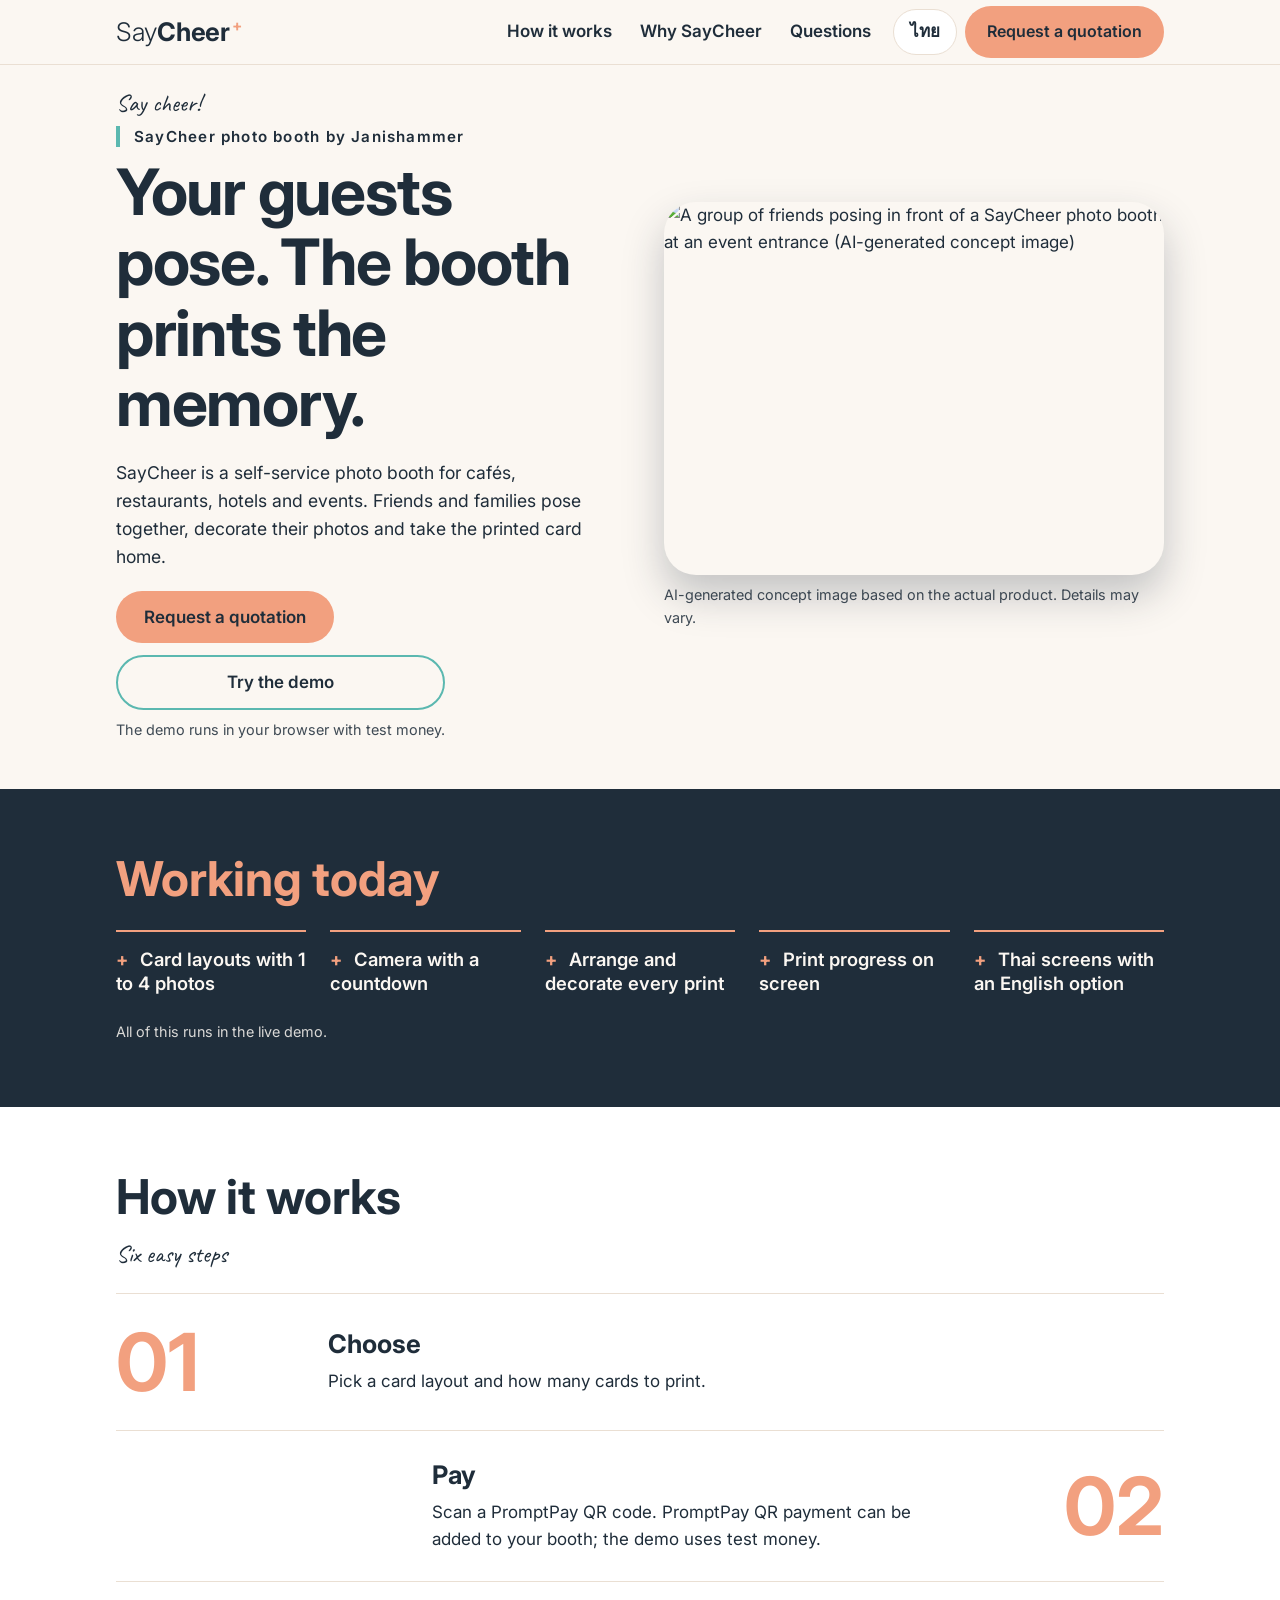
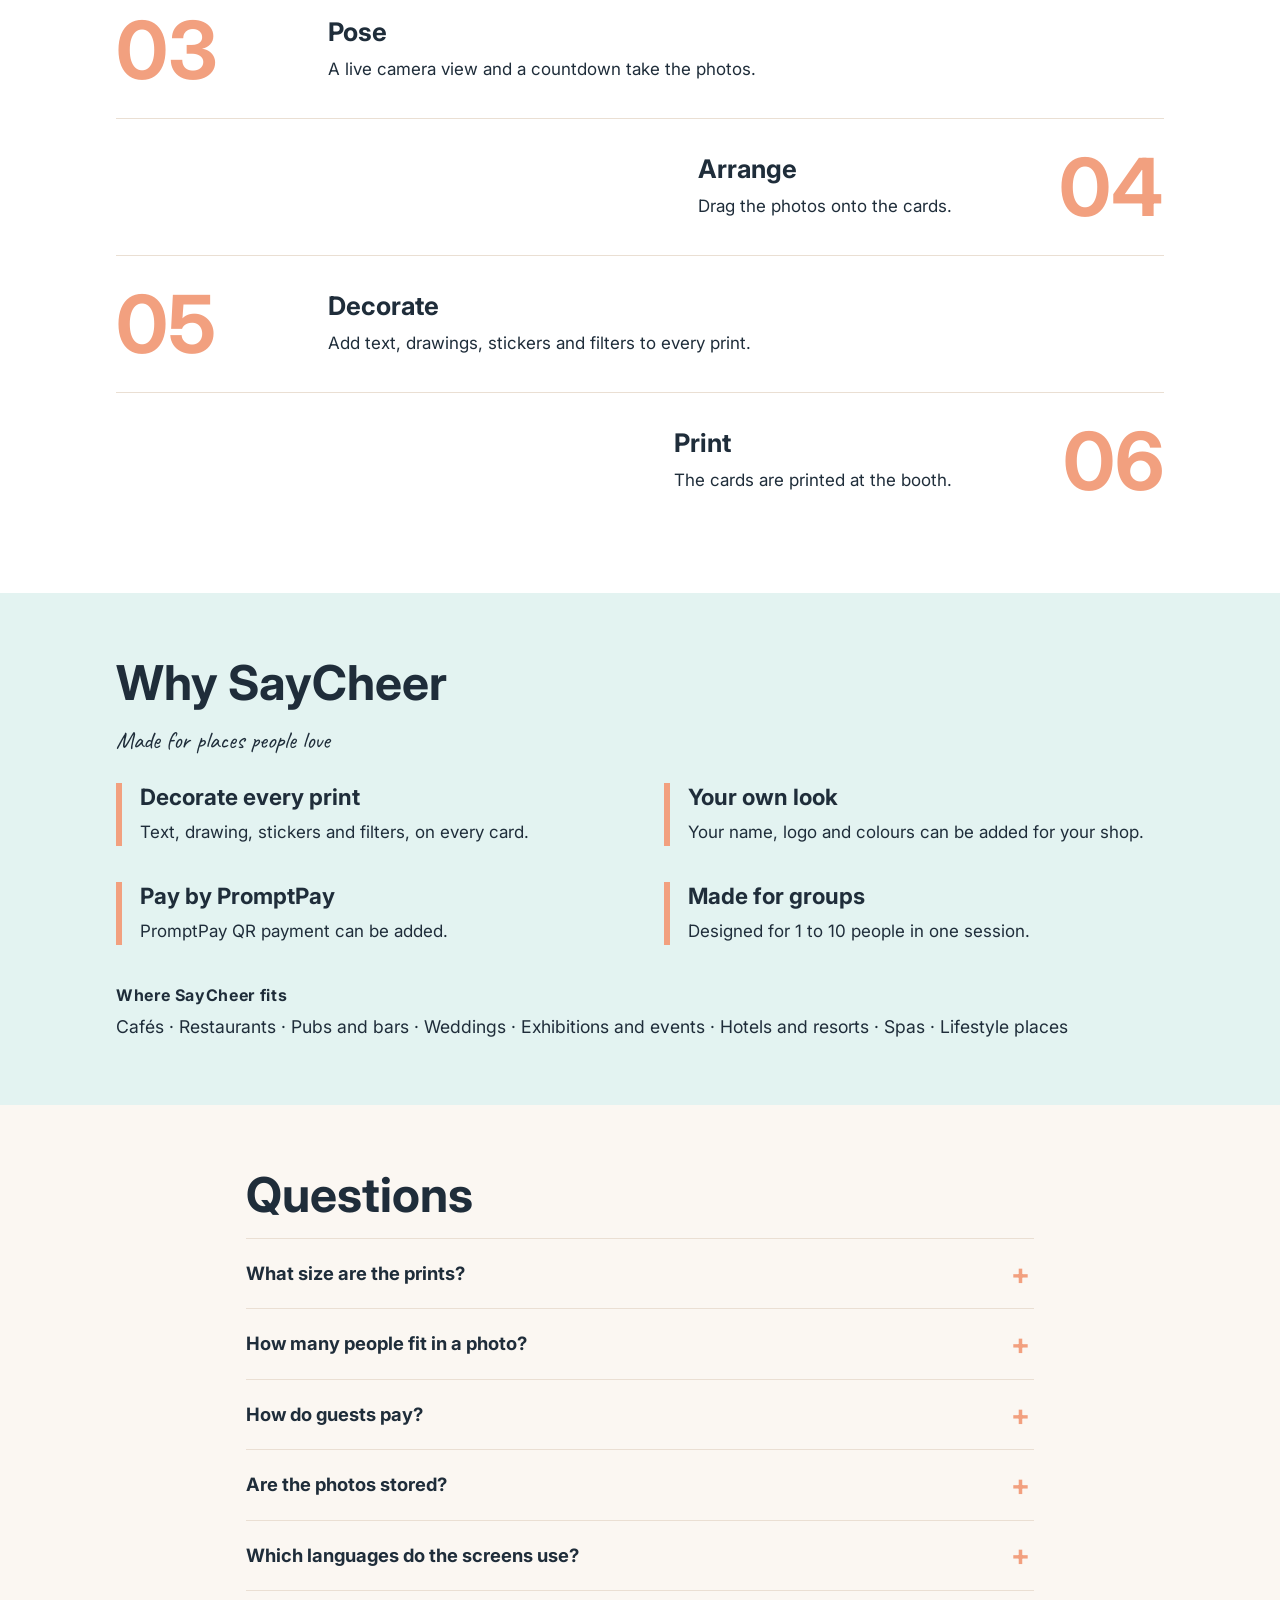
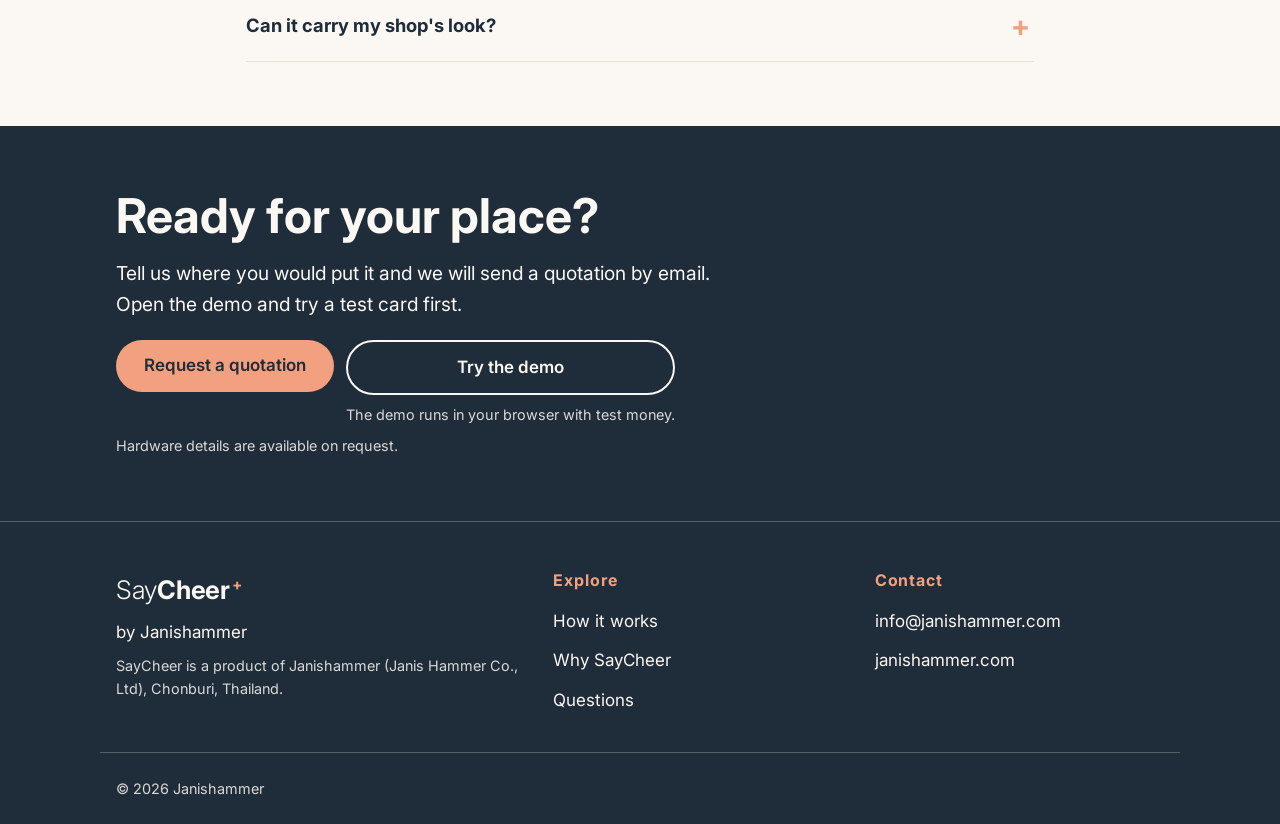
==== index.html @ a8ed73ec "SayCheer SEO launch: remove noindex, add sitemap, Organization schema, GA4 Order CC_SESSION_saycheer" ====
<!DOCTYPE html>
<html lang="en">
<head>
  <meta charset="utf-8">
  <meta name="viewport" content="width=device-width, initial-scale=1">
  <title>SayCheer Photo Booth by Janishammer | Custom Photo Booths</title>
  <meta name="description" content="SayCheer photo booth by Janishammer: self-service photo station for cafés, restaurants, hotels and events. Pose, decorate, print. Ask for a quotation.">
  <meta name="theme-color" content="#FBF7F2">
  <link rel="canonical" href="https://saycheer.janishammer.com/">
  <link rel="alternate" hreflang="en" href="https://saycheer.janishammer.com/">
  <link rel="alternate" hreflang="th" href="https://saycheer.janishammer.com/th/">
  <link rel="alternate" hreflang="x-default" href="https://saycheer.janishammer.com/">
  <meta property="og:title" content="SayCheer Photo Booth by Janishammer | Custom Photo Booths">
  <meta property="og:description" content="SayCheer photo booth by Janishammer: self-service photo station for cafés, restaurants, hotels and events. Pose, decorate, print. Ask for a quotation.">
  <meta property="og:image" content="https://res.cloudinary.com/dfiomi0lb/image/upload/v1794246489/Business/Saycheer/website_generated/event_entrance_asean_v2.jpg">
  <meta property="og:image:alt" content="A group of friends posing in front of a SayCheer photo booth at an event entrance (AI-generated concept image)">
  <meta property="og:url" content="https://saycheer.janishammer.com/">
  <meta property="og:type" content="website">
  <meta property="og:locale" content="en_US">
  <meta property="og:site_name" content="SayCheer by Janishammer">
  <meta name="twitter:card" content="summary_large_image">
  <meta name="twitter:title" content="SayCheer Photo Booth by Janishammer | Custom Photo Booths">
  <meta name="twitter:description" content="SayCheer photo booth by Janishammer: self-service photo station for cafés, restaurants, hotels and events. Pose, decorate, print. Ask for a quotation.">
  <meta name="twitter:image" content="https://res.cloudinary.com/dfiomi0lb/image/upload/v1794246489/Business/Saycheer/website_generated/event_entrance_asean_v2.jpg">
  <link rel="preconnect" href="https://fonts.googleapis.com">
  <link rel="preconnect" href="https://fonts.gstatic.com" crossorigin>
  <link href="https://fonts.googleapis.com/css2?family=Caveat&amp;family=Inter:wght@300;400;600;700&amp;family=Mali:wght@500&amp;family=Noto+Sans+Thai:wght@400;600&amp;display=swap" rel="stylesheet">
  <link rel="stylesheet" href="/style.css">
  <script type="application/ld+json">
{
  "@context": "https://schema.org",
  "@type": "Organization",
  "@id": "https://saycheer.janishammer.com/#organization",
  "name": "SayCheer by Janishammer",
  "url": "https://saycheer.janishammer.com/",
  "description": "SayCheer photo booth by Janishammer: self-service photo station for cafés, restaurants, hotels and events. Pose, decorate, print. Ask for a quotation.",
  "image": "https://res.cloudinary.com/dfiomi0lb/image/upload/v1794246489/Business/Saycheer/website_generated/event_entrance_asean_v2.jpg"
}
  </script>
  <script async src="https://www.googletagmanager.com/gtag/js?id=G-HB2ZXSZY0Z"></script>
  <script>
    window.dataLayer = window.dataLayer || [];
    function gtag(){dataLayer.push(arguments);}
    gtag('js', new Date());
    gtag('config', 'G-HB2ZXSZY0Z');
  </script>
</head>
<body>
  <header class="bar">
    <div class="wrap bar-in">
      <a class="wordmark" href="/" aria-label="SayCheer"><span class="w-say">Say</span><span class="w-cheer">Cheer</span><span class="w-spark" aria-hidden="true">+</span></a>
      <nav class="links" aria-label="Sections"><a href="#how">How it works</a><a href="#why">Why SayCheer</a><a href="#faq">Questions</a></nav>
      <a class="lang lang-bar" href="/th/" hreflang="th" lang="th">ไทย</a>
      <a class="btn btn-primary btn-bar" href="mailto:info@janishammer.com?subject=SayCheer%20quotation%20request&amp;body=Place%20or%20event%20type%3A%0D%0ACity%3A%0D%0ADate%20%28if%20an%20event%29%3A%0D%0AMy%20name%20and%20phone%20or%20email%3A">Request a quotation</a>
      <details class="menu">
        <summary>Menu</summary>
        <div class="menu-panel"><a href="#how">How it works</a><a href="#why">Why SayCheer</a><a href="#faq">Questions</a><a class="lang" href="/th/" hreflang="th" lang="th">ไทย</a></div>
      </details>
    </div>
  </header>
  <main>
    <section class="hero">
      <div class="wrap hero-grid">
        <div class="hero-head">
          <p class="hand hand-en">Say cheer!</p>
          <h1><span class="h1-brand">SayCheer photo booth by Janishammer</span><span class="h1-line">Your guests pose. The booth prints the memory.</span></h1>
        </div>
        <figure class="hero-pic">
          <img src="https://res.cloudinary.com/dfiomi0lb/image/upload/v1794246489/Business/Saycheer/website_generated/event_entrance_asean_v2.jpg" width="1200" height="896" loading="eager" fetchpriority="high" alt="A group of friends posing in front of a SayCheer photo booth at an event entrance (AI-generated concept image)">
          <figcaption class="small">AI-generated concept image based on the actual product. Details may vary.</figcaption>
        </figure>
        <p class="hero-text">SayCheer is a self-service photo booth for cafés, restaurants, hotels and events. Friends and families pose together, decorate their photos and take the printed card home.</p>
        <div class="hero-cta">
          <div class="btns">
            <a class="btn btn-primary" href="mailto:info@janishammer.com?subject=SayCheer%20quotation%20request&amp;body=Place%20or%20event%20type%3A%0D%0ACity%3A%0D%0ADate%20%28if%20an%20event%29%3A%0D%0AMy%20name%20and%20phone%20or%20email%3A">Request a quotation</a>
            <div class="demo"><a class="btn btn-outline" href="https://saycheer-demo.csmittee.workers.dev" target="_blank" rel="noopener">Try the demo</a>
            <p class="small">The demo runs in your browser with test money.</p></div>
          </div>
        </div>
      </div>
    </section>
    <section class="band band-ink band-work">
      <div class="wrap">
        <h2>Working today</h2>
        <ul class="work">
          <li>Card layouts with 1 to 4 photos</li>
          <li>Camera with a countdown</li>
          <li>Arrange and decorate every print</li>
          <li>Print progress on screen</li>
          <li>Thai screens with an English option</li>
        </ul>
        <p class="small">All of this runs in the live demo.</p>
      </div>
    </section>
    <section class="how" id="how">
      <div class="wrap">
        <h2>How it works</h2>
        <p class="hand hand-en">Six easy steps</p>
        <ol class="rows">
        <li class="row">
          <span class="num" aria-hidden="true">01</span>
          <div class="row-text"><h3>Choose</h3><p>Pick a card layout and how many cards to print.</p></div>
        </li>
        <li class="row">
          <span class="num" aria-hidden="true">02</span>
          <div class="row-text"><h3>Pay</h3><p>Scan a PromptPay QR code. PromptPay QR payment can be added to your booth; the demo uses test money.</p></div>
        </li>
        <li class="row">
          <span class="num" aria-hidden="true">03</span>
          <div class="row-text"><h3>Pose</h3><p>A live camera view and a countdown take the photos.</p></div>
        </li>
        <li class="row">
          <span class="num" aria-hidden="true">04</span>
          <div class="row-text"><h3>Arrange</h3><p>Drag the photos onto the cards.</p></div>
        </li>
        <li class="row">
          <span class="num" aria-hidden="true">05</span>
          <div class="row-text"><h3>Decorate</h3><p>Add text, drawings, stickers and filters to every print.</p></div>
        </li>
        <li class="row">
          <span class="num" aria-hidden="true">06</span>
          <div class="row-text"><h3>Print</h3><p>The cards are printed at the booth.</p></div>
        </li>
        </ol>
      </div>
    </section>
    <section class="why" id="why">
      <div class="wrap">
        <h2>Why SayCheer</h2>
        <p class="hand hand-en">Made for places people love</p>
        <div class="reasons">
          <div class="reason"><h3>Decorate every print</h3><p>Text, drawing, stickers and filters, on every card.</p></div>
          <div class="reason"><h3>Your own look</h3><p>Your name, logo and colours can be added for your shop.</p></div>
          <div class="reason"><h3>Pay by PromptPay</h3><p>PromptPay QR payment can be added.</p></div>
          <div class="reason"><h3>Made for groups</h3><p>Designed for 1 to 10 people in one session.</p></div>
        </div>
        <h3 class="fit-h">Where SayCheer fits</h3>
        <p class="fit">Cafés · Restaurants · Pubs and bars · Weddings · Exhibitions and events · Hotels and resorts · Spas · Lifestyle places</p>
      </div>
    </section>
    <section class="faq" id="faq">
      <div class="wrap">
        <h2>Questions</h2>
        <details class="qa"><summary>What size are the prints?</summary><p>The card is designed as a 6 x 4 inch postcard for every layout.</p></details>
        <details class="qa"><summary>How many people fit in a photo?</summary><p>SayCheer is designed for groups of 1 to 10 people.</p></details>
        <details class="qa"><summary>How do guests pay?</summary><p>By scanning a PromptPay QR code. This can be added to your booth; the demo uses test money.</p></details>
        <details class="qa"><summary>Are the photos stored?</summary><p>Photos stay in the booth's memory during the session and are discarded when it ends.</p></details>
        <details class="qa"><summary>Which languages do the screens use?</summary><p>Thai, with an English option.</p></details>
        <details class="qa"><summary>Can it carry my shop's look?</summary><p>Your name, logo and colours can be added for your shop.</p></details>
      </div>
    </section>
    <section class="band band-ink band-cta">
      <div class="wrap">
        <h2>Ready for your place?</h2>
        <p class="cta-line">Tell us where you would put it and we will send a quotation by email. Open the demo and try a test card first.</p>
        <div class="btns btns-dark">
            <a class="btn btn-primary" href="mailto:info@janishammer.com?subject=SayCheer%20quotation%20request&amp;body=Place%20or%20event%20type%3A%0D%0ACity%3A%0D%0ADate%20%28if%20an%20event%29%3A%0D%0AMy%20name%20and%20phone%20or%20email%3A">Request a quotation</a>
            <div class="demo"><a class="btn btn-outline" href="https://saycheer-demo.csmittee.workers.dev" target="_blank" rel="noopener">Try the demo</a>
            <p class="small">The demo runs in your browser with test money.</p></div>
          </div>
        <p class="small">Hardware details are available on request.</p>
      </div>
    </section>
  </main>
  <footer class="foot">
    <div class="wrap foot-grid">
      <div class="foot-brand">
        <a class="wordmark" href="/" aria-label="SayCheer"><span class="w-say">Say</span><span class="w-cheer">Cheer</span><span class="w-spark" aria-hidden="true">+</span></a>
        <p>by Janishammer</p>
        <p class="small">SayCheer is a product of Janishammer (Janis Hammer Co., Ltd), Chonburi, Thailand.</p>
      </div>
      <div class="foot-col">
        <h3>Explore</h3>
        <a href="#how">How it works</a><a href="#why">Why SayCheer</a><a href="#faq">Questions</a>
      </div>
      <div class="foot-col">
        <h3>Contact</h3>
        <a href="mailto:info@janishammer.com?subject=SayCheer%20quotation%20request">info@janishammer.com</a>
        <a href="https://janishammer.com/">janishammer.com</a>
      </div>
    </div>
    <div class="wrap foot-bottom"><p class="small">© 2026 Janishammer</p></div>
  </footer>
</body>
</html>
---- style.css ----
/* SayCheer site — single shared stylesheet (design v2, CC_SESSION_saycheer_design_v2).
   Tokens per docs/WEB_DESIGN_PATTERNS.md section 7. No other colours except white and the 1px border #EADFD3. */
:root {
  --ink: #1F2D3A;
  --teal: #5BB8B0;
  --peach: #F2A07F;
  --cream: #FBF7F2;
  --peach-soft: #FDE3D3;
  --teal-soft: #E3F3F1;
  --line: #EADFD3;
}
* { box-sizing: border-box; }
html { -webkit-text-size-adjust: 100%; scroll-behavior: smooth; }
body {
  margin: 0;
  background: var(--cream);
  color: var(--ink);
  font-family: "Inter", system-ui, -apple-system, "Segoe UI", Roboto, "Helvetica Neue", Arial, sans-serif;
  font-size: 17px;
  line-height: 1.6;
}
html[lang="th"] body { font-family: "Noto Sans Thai", "Inter", system-ui, sans-serif; }
.wrap { max-width: 1080px; margin: 0 auto; padding: 0 16px; }
h1, h2, h3 { font-family: "Inter", "Noto Sans Thai", system-ui, sans-serif; font-weight: 700; line-height: 1.1; margin: 0 0 16px; }
h2 { font-size: 2.2rem; }
h3 { font-size: 1.4rem; line-height: 1.25; }
p { margin: 0 0 14px; }
a { color: inherit; }
.small { font-size: 0.9rem; opacity: 0.85; margin: 8px 0 0; }
.hand { font-size: 1.5rem; margin: 0 0 8px; line-height: 1.2; }
.hand-en { font-family: "Caveat", cursive; }
.hand-th { font-family: "Mali", "Noto Sans Thai", cursive; font-weight: 500; font-size: 1.2rem; }
section[id] { scroll-margin-top: 80px; }
section { padding: 4rem 0; }

/* top bar */
.bar { position: sticky; top: 0; z-index: 50; background: var(--cream); border-bottom: 1px solid var(--line); }
.bar-in { display: flex; align-items: center; gap: 8px; min-height: 64px; }
.wordmark { color: var(--ink); text-decoration: none; font-size: 1.3rem; letter-spacing: -0.01em; font-family: "Inter", sans-serif; margin-right: auto; white-space: nowrap; }
.w-say { font-weight: 300; }
.w-cheer { font-weight: 700; }
.w-spark { color: var(--peach); font-weight: 700; font-size: 0.6em; vertical-align: super; margin-left: 2px; }
.links, .lang-bar { display: none; }
.links a { text-decoration: none; font-weight: 600; margin: 0 14px; }
.links a:hover { text-decoration: underline; text-decoration-color: var(--peach); text-underline-offset: 6px; }
.lang { font-weight: 600; text-decoration: none; padding: 10px 16px; border: 1px solid var(--line); border-radius: 999px; background: #fff; }
.btn-bar { white-space: normal; min-height: 44px; padding: 6px 12px; font-size: 0.82rem; line-height: 1.15; max-width: 132px; }
.menu { position: relative; }
.menu summary { list-style: none; cursor: pointer; font-weight: 600; font-size: 0.9rem; padding: 10px 12px; border: 1px solid var(--line); border-radius: 999px; background: #fff; min-height: 44px; display: flex; align-items: center; }
.menu summary::-webkit-details-marker { display: none; }
.menu-panel { position: absolute; right: 0; top: 52px; width: 240px; background: #fff; border: 1px solid var(--line); border-radius: 20px; padding: 12px; display: flex; flex-direction: column; gap: 4px; box-shadow: 0 20px 40px rgba(31, 45, 58, 0.25); }
.menu-panel a { padding: 12px; text-decoration: none; font-weight: 600; border-radius: 12px; }
.menu-panel a:hover { background: var(--peach-soft); }
.menu-panel .lang { border: 0; background: var(--teal-soft); text-align: center; margin-top: 4px; }

/* buttons */
.btn { white-space: nowrap; display: inline-flex; align-items: center; justify-content: center; min-height: 52px; padding: 12px 28px; border-radius: 999px; font-weight: 600; text-decoration: none; text-align: center; transition: transform 0.15s ease; }
.btn:hover { transform: translateY(-2px); }
.btn-primary { background: var(--peach); color: var(--ink); }
.btn-outline { border: 2px solid var(--teal); color: var(--ink); background: transparent; }
.btns { display: flex; flex-direction: column; gap: 12px; margin-top: 20px; }
.demo { display: flex; flex-direction: column; }
.demo .btn { width: 100%; }

/* hero */
.hero { padding: 1.5rem 0 3rem; }
.hero-grid { display: grid; grid-template-columns: minmax(0, 1fr); gap: 20px; }
.hero-head { order: 1; }
.hero-cta { order: 2; }
.hero-pic { order: 3; }
.hero-text { order: 4; }
.hero-grid > * { min-width: 0; }
.hero h1 { margin: 0; }
.h1-brand { display: block; font-size: 0.95rem; font-weight: 600; letter-spacing: 0.08em; line-height: 1.4; margin-bottom: 10px; padding-left: 14px; border-left: 4px solid var(--teal); }
.h1-line { display: block; font-size: 2.6rem; font-weight: 700; line-height: 1.1; letter-spacing: -0.02em; }
html[lang="th"] .h1-line { line-height: 1.25; letter-spacing: 0; }
.hero-pic { margin: 0; }
.hero-pic img { max-width: 100%; height: auto; display: block; border-radius: 32px; box-shadow: 0 20px 40px rgba(31, 45, 58, 0.25); }
.hero-text { font-size: 1.1rem; margin: 0; }
.hero-cta .btns { margin-top: 0; }

/* dark bands */
.band-ink { background: var(--ink); color: var(--cream); }
.band-ink h2 { color: var(--cream); }
.band-ink .btn-outline { border-color: var(--cream); color: var(--cream); }
.band-work h2 { color: var(--peach); }
.work { list-style: none; margin: 24px 0 0; padding: 0; display: grid; gap: 0; }
.work li { font-size: 1.4rem; font-weight: 600; line-height: 1.3; padding: 16px 0; border-top: 1px solid rgba(251, 247, 242, 0.25); }
.work li::before { content: "+"; color: var(--peach); font-weight: 700; margin-right: 12px; }

/* how it works: alternating rows */
.how { background: #fff; }
.rows { list-style: none; margin: 24px 0 0; padding: 0; }
.row { display: grid; grid-template-columns: minmax(0, 1fr); gap: 4px; padding: 28px 0; border-top: 1px solid var(--line); align-items: center; }
.num { font-size: 5rem; font-weight: 700; line-height: 1; color: var(--peach); font-family: "Inter", sans-serif; }
.row h3 { font-size: 1.6rem; margin-bottom: 8px; }
.row p { margin: 0; max-width: 520px; }

/* why */
.why { background: var(--teal-soft); }
.reasons { display: grid; gap: 28px; margin-top: 28px; }
.reason { border-left: 6px solid var(--peach); padding-left: 18px; }
.reason h3 { margin-bottom: 8px; }
.reason p { margin: 0; }
.fit-h { font-size: 1rem; font-weight: 700; margin: 40px 0 8px; letter-spacing: 0.04em; }
.fit { margin: 0; font-size: 1.1rem; }

/* FAQ */
.faq .wrap { max-width: 820px; }
.qa { border-top: 1px solid var(--line); padding: 4px 0; }
.qa:last-of-type { border-bottom: 1px solid var(--line); }
.qa summary { list-style: none; cursor: pointer; font-weight: 700; font-size: 1.15rem; padding: 16px 40px 16px 0; position: relative; }
.qa summary::-webkit-details-marker { display: none; }
.qa summary::after { content: "+"; position: absolute; right: 4px; top: 50%; transform: translateY(-50%); color: var(--peach); font-size: 1.8rem; font-weight: 700; }
.qa[open] summary::after { content: "\2013"; }
.qa p { margin: 0 0 16px; max-width: 640px; }

/* closing band */
.band-cta .cta-line { font-size: 1.2rem; max-width: 640px; }

/* footer */
.foot { background: var(--ink); color: var(--cream); padding: 3rem 0 1.5rem; border-top: 1px solid rgba(251, 247, 242, 0.25); }
.foot .wordmark { color: var(--cream); }
.foot-grid { display: grid; gap: 32px; }
.foot-grid p { margin: 8px 0 0; }
.foot-col h3 { font-size: 1rem; letter-spacing: 0.06em; margin-bottom: 12px; color: var(--peach); }
.foot-col a { display: block; padding: 6px 0; text-decoration: none; }
.foot-col a:hover { text-decoration: underline; }
.foot-bottom { margin-top: 32px; border-top: 1px solid rgba(251, 247, 242, 0.25); padding-top: 16px; }

@media (min-width: 800px) {
  .row { grid-template-columns: 180px minmax(0, 1fr); gap: 32px; }
  .row:nth-child(even) { grid-template-columns: minmax(0, 1fr) 180px; }
  .row:nth-child(even) .num { order: 2; text-align: right; }
  .row:nth-child(even) .row-text { order: 1; margin-left: auto; }
  .reasons { grid-template-columns: 1fr 1fr; gap: 36px 48px; }
  .foot-grid { grid-template-columns: 1.4fr 1fr 1fr; }
  .links, .lang-bar { display: flex; align-items: center; }
  .menu { display: none; }
  .btn-bar { font-size: 1rem; padding: 10px 22px; max-width: none; line-height: 1.6; }
  .wordmark { font-size: 1.6rem; }
  .lang-bar { padding: 8px 16px; }
}
@media (min-width: 900px) {
  .hero-grid { grid-template-columns: minmax(0, 1fr) minmax(0, 1fr); grid-template-areas: "head pic" "text pic" "cta pic"; column-gap: 48px; row-gap: 20px; align-items: center; }
  .hero-head { grid-area: head; align-self: end; }
  .hero-pic { grid-area: pic; }
  .hero-text { grid-area: text; align-self: start; }
  .hero-cta { grid-area: cta; align-self: start; }
  .h1-line { font-size: 4rem; }
  .btns { flex-direction: row; flex-wrap: wrap; align-items: flex-start; }
}
@media (min-width: 640px) {
  h2 { font-size: 3rem; }
  .btns-dark { flex-direction: row; align-items: flex-start; }
}
@media (min-width: 1000px) {
  .work { grid-template-columns: repeat(5, minmax(0, 1fr)); gap: 24px; }
  .work li { border-top: 2px solid var(--peach); font-size: 1.15rem; }
}
@media (prefers-reduced-motion: reduce) {
  html { scroll-behavior: auto; }
  .btn { transition: none; }
  .btn:hover { transform: none; }
}
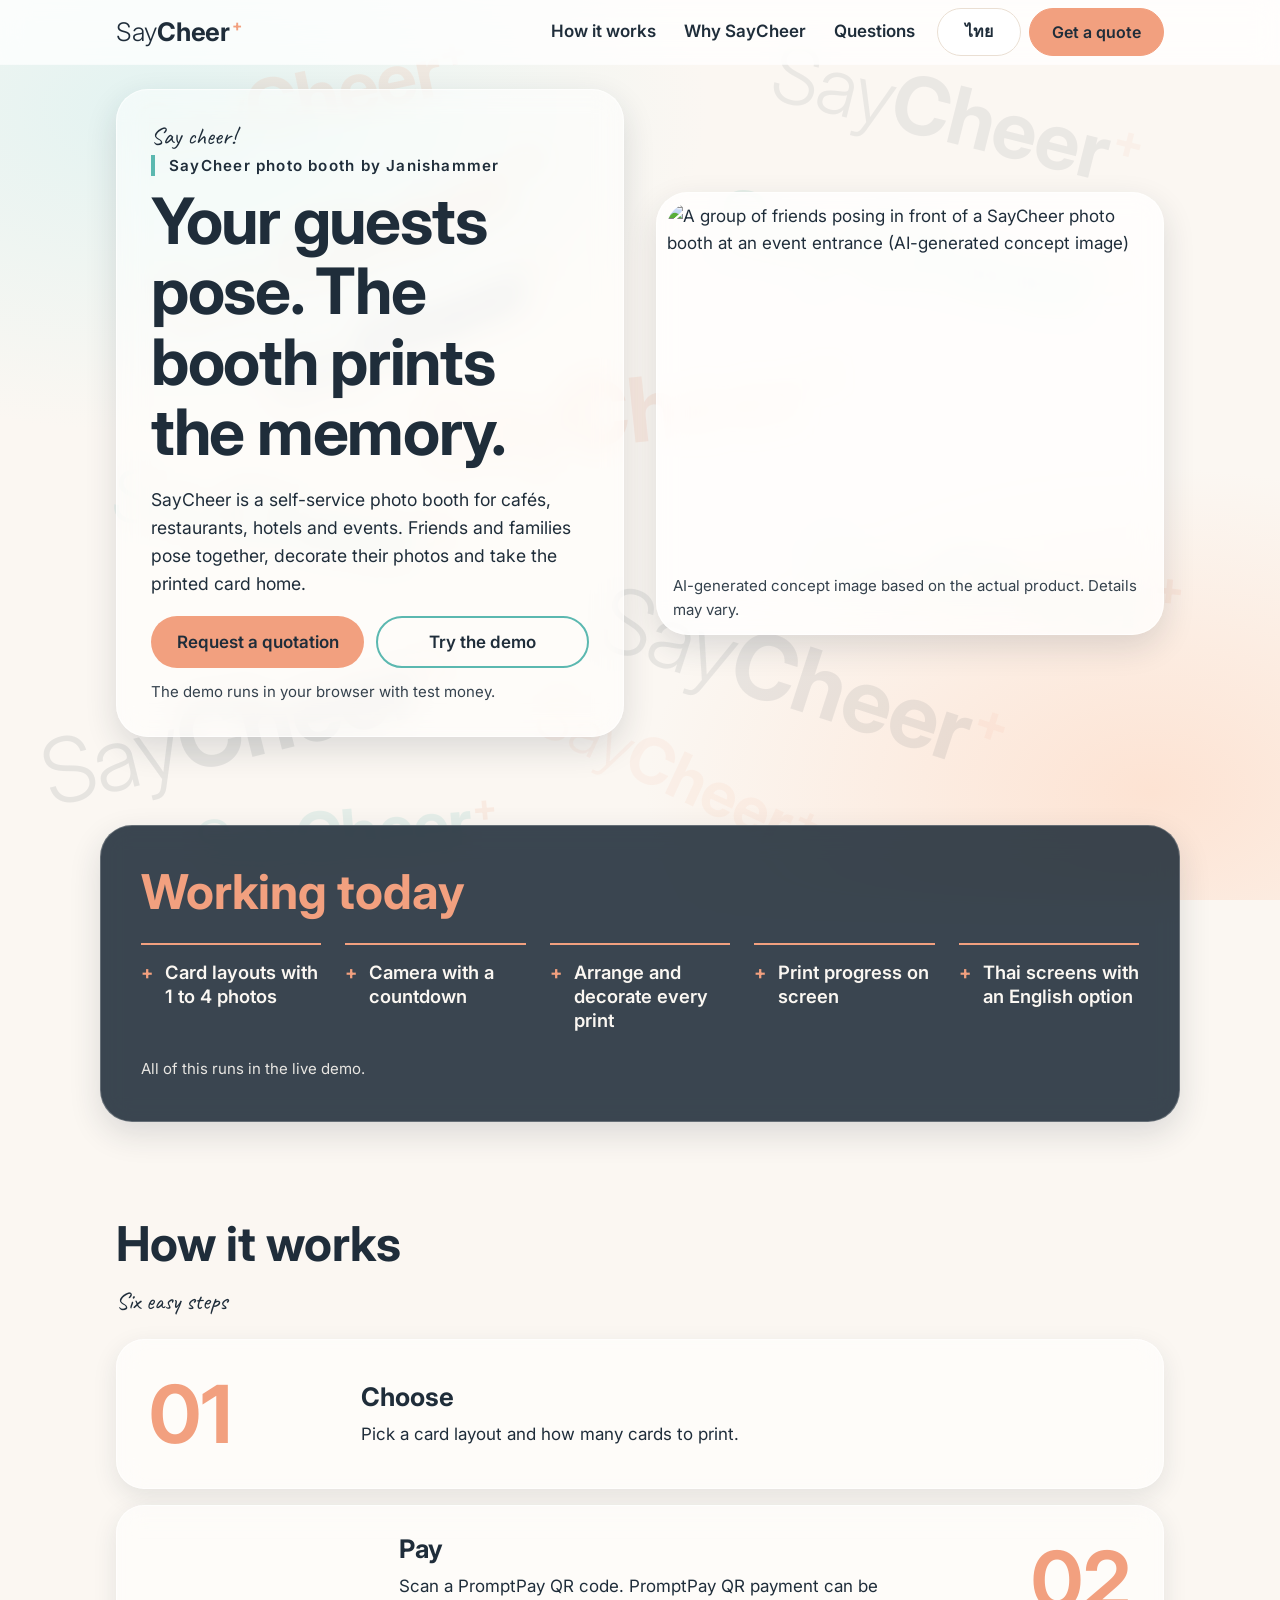
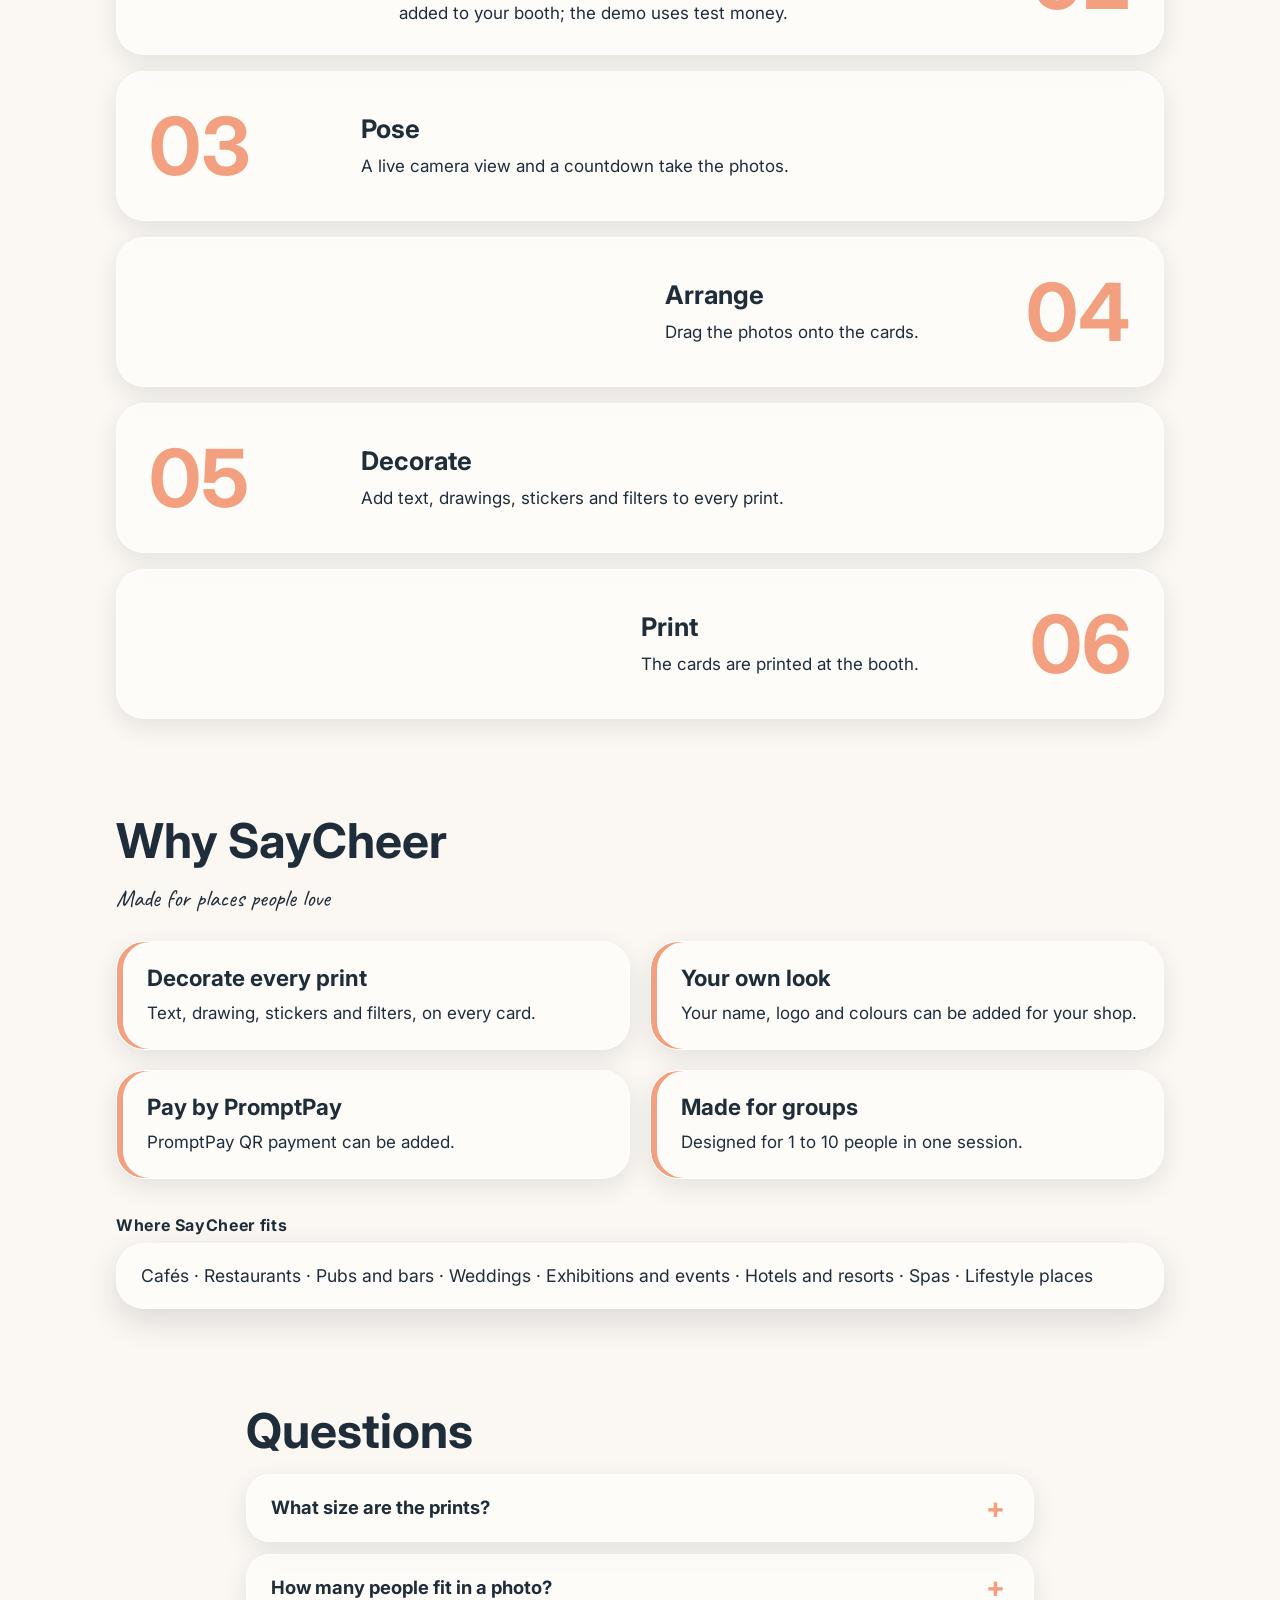
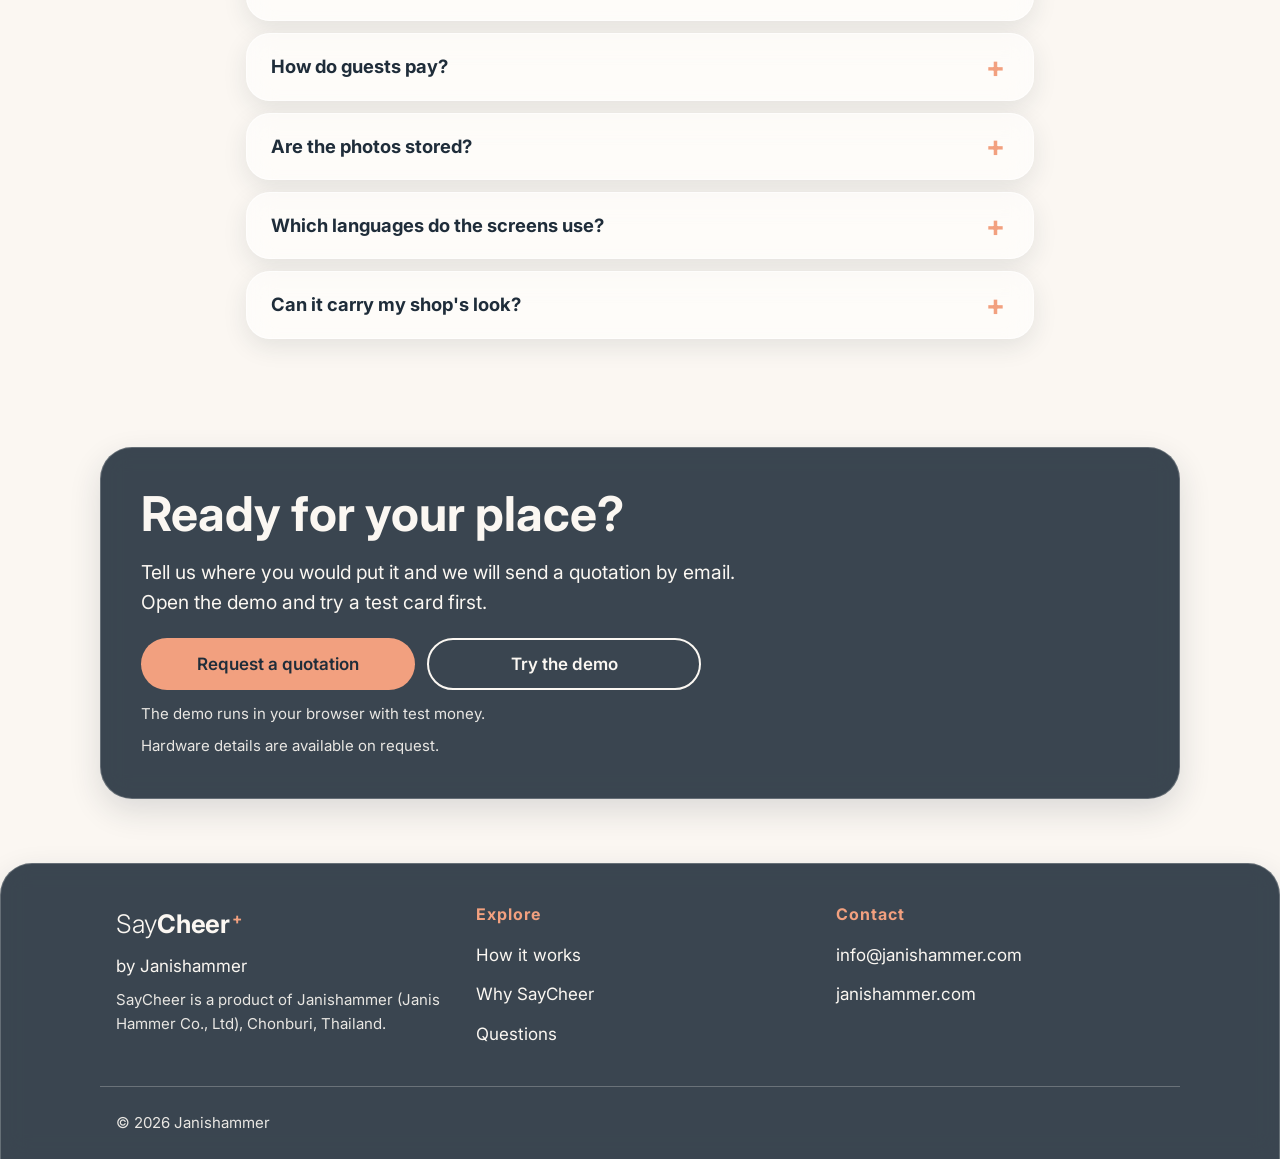
==== commit 44ce3446: "SayCheer look v3 (work in progress): fixed background, glass boxes, equal neighbours Co-Authored-By:" ====
--- a/index.html
+++ b/index.html
@@ -46,12 +46,26 @@
   </script>
 </head>
 <body>
+  <div class="bg" aria-hidden="true">
+    <span class="sp s1"><span class="w-say">Say</span><span class="w-cheer">Cheer</span><span class="w-spark">+</span></span>
+    <span class="sp s2"><span class="w-say">Say</span><span class="w-cheer">Cheer</span><span class="w-spark">+</span></span>
+    <span class="sp s3"><span class="w-say">Say</span><span class="w-cheer">Cheer</span><span class="w-spark">+</span></span>
+    <span class="sp s4"><span class="w-say">Say</span><span class="w-cheer">Cheer</span><span class="w-spark">+</span></span>
+    <span class="sp s5"><span class="w-say">Say</span><span class="w-cheer">Cheer</span><span class="w-spark">+</span></span>
+    <span class="sp s6"><span class="w-say">Say</span><span class="w-cheer">Cheer</span><span class="w-spark">+</span></span>
+    <span class="sp s7"><span class="w-say">Say</span><span class="w-cheer">Cheer</span><span class="w-spark">+</span></span>
+    <span class="sp s8"><span class="w-say">Say</span><span class="w-cheer">Cheer</span><span class="w-spark">+</span></span>
+    <span class="sp s9"><span class="w-say">Say</span><span class="w-cheer">Cheer</span><span class="w-spark">+</span></span>
+    <span class="sp s10"><span class="w-say">Say</span><span class="w-cheer">Cheer</span><span class="w-spark">+</span></span>
+    <span class="sp s11"><span class="w-say">Say</span><span class="w-cheer">Cheer</span><span class="w-spark">+</span></span>
+    <span class="sp s12"><span class="w-say">Say</span><span class="w-cheer">Cheer</span><span class="w-spark">+</span></span>
+  </div>
   <header class="bar">
     <div class="wrap bar-in">
       <a class="wordmark" href="/" aria-label="SayCheer"><span class="w-say">Say</span><span class="w-cheer">Cheer</span><span class="w-spark" aria-hidden="true">+</span></a>
       <nav class="links" aria-label="Sections"><a href="#how">How it works</a><a href="#why">Why SayCheer</a><a href="#faq">Questions</a></nav>
       <a class="lang lang-bar" href="/th/" hreflang="th" lang="th">ไทย</a>
-      <a class="btn btn-primary btn-bar" href="mailto:info@janishammer.com?subject=SayCheer%20quotation%20request&amp;body=Place%20or%20event%20type%3A%0D%0ACity%3A%0D%0ADate%20%28if%20an%20event%29%3A%0D%0AMy%20name%20and%20phone%20or%20email%3A">Request a quotation</a>
+      <a class="btn btn-primary btn-bar" href="mailto:info@janishammer.com?subject=SayCheer%20quotation%20request&amp;body=Place%20or%20event%20type%3A%0D%0ACity%3A%0D%0ADate%20%28if%20an%20event%29%3A%0D%0AMy%20name%20and%20phone%20or%20email%3A">Get a quote</a>
       <details class="menu">
         <summary>Menu</summary>
         <div class="menu-panel"><a href="#how">How it works</a><a href="#why">Why SayCheer</a><a href="#faq">Questions</a><a class="lang" href="/th/" hreflang="th" lang="th">ไทย</a></div>
@@ -61,22 +75,24 @@
   <main>
     <section class="hero">
       <div class="wrap hero-grid">
+        <div class="hero-panel">
         <div class="hero-head">
           <p class="hand hand-en">Say cheer!</p>
           <h1><span class="h1-brand">SayCheer photo booth by Janishammer</span><span class="h1-line">Your guests pose. The booth prints the memory.</span></h1>
+        </div>
+        <p class="hero-text">SayCheer is a self-service photo booth for cafés, restaurants, hotels and events. Friends and families pose together, decorate their photos and take the printed card home.</p>
+        <div class="hero-cta">
+          <div class="btns">
+            <a class="btn btn-primary" href="mailto:info@janishammer.com?subject=SayCheer%20quotation%20request&amp;body=Place%20or%20event%20type%3A%0D%0ACity%3A%0D%0ADate%20%28if%20an%20event%29%3A%0D%0AMy%20name%20and%20phone%20or%20email%3A">Request a quotation</a>
+            <a class="btn btn-outline" href="https://saycheer-demo.csmittee.workers.dev" target="_blank" rel="noopener">Try the demo</a>
+          </div>
+          <p class="small demo-note">The demo runs in your browser with test money.</p>
+        </div>
         </div>
         <figure class="hero-pic">
           <img src="https://res.cloudinary.com/dfiomi0lb/image/upload/v1794246489/Business/Saycheer/website_generated/event_entrance_asean_v2.jpg" width="1200" height="896" loading="eager" fetchpriority="high" alt="A group of friends posing in front of a SayCheer photo booth at an event entrance (AI-generated concept image)">
           <figcaption class="small">AI-generated concept image based on the actual product. Details may vary.</figcaption>
         </figure>
-        <p class="hero-text">SayCheer is a self-service photo booth for cafés, restaurants, hotels and events. Friends and families pose together, decorate their photos and take the printed card home.</p>
-        <div class="hero-cta">
-          <div class="btns">
-            <a class="btn btn-primary" href="mailto:info@janishammer.com?subject=SayCheer%20quotation%20request&amp;body=Place%20or%20event%20type%3A%0D%0ACity%3A%0D%0ADate%20%28if%20an%20event%29%3A%0D%0AMy%20name%20and%20phone%20or%20email%3A">Request a quotation</a>
-            <div class="demo"><a class="btn btn-outline" href="https://saycheer-demo.csmittee.workers.dev" target="_blank" rel="noopener">Try the demo</a>
-            <p class="small">The demo runs in your browser with test money.</p></div>
-          </div>
-        </div>
       </div>
     </section>
     <section class="band band-ink band-work">
@@ -155,9 +171,9 @@
         <p class="cta-line">Tell us where you would put it and we will send a quotation by email. Open the demo and try a test card first.</p>
         <div class="btns btns-dark">
             <a class="btn btn-primary" href="mailto:info@janishammer.com?subject=SayCheer%20quotation%20request&amp;body=Place%20or%20event%20type%3A%0D%0ACity%3A%0D%0ADate%20%28if%20an%20event%29%3A%0D%0AMy%20name%20and%20phone%20or%20email%3A">Request a quotation</a>
-            <div class="demo"><a class="btn btn-outline" href="https://saycheer-demo.csmittee.workers.dev" target="_blank" rel="noopener">Try the demo</a>
-            <p class="small">The demo runs in your browser with test money.</p></div>
+            <a class="btn btn-outline" href="https://saycheer-demo.csmittee.workers.dev" target="_blank" rel="noopener">Try the demo</a>
           </div>
+          <p class="small demo-note">The demo runs in your browser with test money.</p>
         <p class="small">Hardware details are available on request.</p>
       </div>
     </section>
--- a/style.css
+++ b/style.css
@@ -1,5 +1,7 @@
-/* SayCheer site — single shared stylesheet (design v2, CC_SESSION_saycheer_design_v2).
-   Tokens per docs/WEB_DESIGN_PATTERNS.md section 7. No other colours except white and the 1px border #EADFD3. */
+/* SayCheer site — single shared stylesheet (look v3, CC_SESSION_saycheer_design_v3).
+   Tokens per docs/WEB_DESIGN_PATTERNS.md sections 7 and 8. No other colours except white and the 1px border #EADFD3.
+   Boxes are solid by default (fallback); the frosted-glass look is switched on in the @supports block below
+   and switched off again for prefers-reduced-transparency. */
 :root {
   --ink: #1F2D3A;
   --teal: #5BB8B0;
@@ -26,89 +28,112 @@
 h3 { font-size: 1.4rem; line-height: 1.25; }
 p { margin: 0 0 14px; }
 a { color: inherit; }
-.small { font-size: 0.9rem; opacity: 0.85; margin: 8px 0 0; }
+.small { font-size: 0.9375rem; opacity: 0.9; margin: 8px 0 0; }
 .hand { font-size: 1.5rem; margin: 0 0 8px; line-height: 1.2; }
 .hand-en { font-family: "Caveat", cursive; }
 .hand-th { font-family: "Mali", "Noto Sans Thai", cursive; font-weight: 500; font-size: 1.2rem; }
-section[id] { scroll-margin-top: 80px; }
-section { padding: 4rem 0; }
-
-/* top bar */
-.bar { position: sticky; top: 0; z-index: 50; background: var(--cream); border-bottom: 1px solid var(--line); }
+section[id] { scroll-margin-top: 88px; }
+section { padding: 2.5rem 0; }
+:focus-visible { outline: 3px solid var(--ink); outline-offset: 3px; }
+.band-ink :focus-visible, .foot :focus-visible { outline-color: var(--cream); }
+
+/* fixed background layer: content scrolls over it (no background-attachment: fixed, it breaks on iPhone) */
+.bg { position: fixed; inset: 0; z-index: -1; overflow: hidden; pointer-events: none; background: var(--cream); }
+.bg::before { content: ""; position: absolute; inset: 0; background: radial-gradient(60% 50% at 12% 12%, var(--teal-soft) 0%, transparent 72%), radial-gradient(55% 50% at 90% 88%, var(--peach-soft) 0%, transparent 72%); }
+.sp { position: absolute; left: var(--x); top: var(--y); transform: translate(-50%, -50%) rotate(var(--r)); font-family: "Inter", sans-serif; font-size: min(var(--sm), 7vw, 14vh); line-height: 1; white-space: nowrap; letter-spacing: -0.01em; color: var(--c); opacity: var(--o); -webkit-user-select: none; user-select: none; }
+.s1 { --x: 19.3%; --y: 80.6%; --r: -14deg; --s: 7.5rem; --sm: 2.0rem; --c: var(--ink); --o: 0.09; }
+.s2 { --x: 72.2%; --y: 28.4%; --r: 10deg; --s: 7rem; --sm: 1.9rem; --c: var(--teal); --o: 0.12; }
+.s3 { --x: 49.6%; --y: 45.6%; --r: -6deg; --s: 6.5rem; --sm: 1.8rem; --c: var(--peach); --o: 0.14; }
+.s4 { --x: 62.7%; --y: 75.4%; --r: 18deg; --s: 6rem; --sm: 1.7rem; --c: var(--ink); --o: 0.08; }
+.s5 { --x: 27.6%; --y: 26.3%; --r: -20deg; --s: 5.5rem; --sm: 1.7rem; --c: var(--peach); --o: 0.13; }
+.s6 { --x: 77.7%; --y: 65.0%; --r: 6deg; --s: 5rem; --sm: 1.6rem; --c: var(--teal); --o: 0.11; }
+.s7 { --x: 74.8%; --y: 12.8%; --r: 14deg; --s: 5rem; --sm: 1.5rem; --c: var(--ink); --o: 0.07; }
+.s8 { --x: 23.7%; --y: 10.9%; --r: -12deg; --s: 4.5rem; --sm: 1.5rem; --c: var(--peach); --o: 0.14; }
+.s9 { --x: 21.9%; --y: 57.8%; --r: 9deg; --s: 4.5rem; --sm: 1.4rem; --c: var(--teal); --o: 0.1; }
+.s10 { --x: 32.0%; --y: 36.6%; --r: -22deg; --s: 4rem; --sm: 1.4rem; --c: var(--ink); --o: 0.12; }
+.s11 { --x: 52.9%; --y: 85.9%; --r: 25deg; --s: 4rem; --sm: 1.3rem; --c: var(--peach); --o: 0.08; }
+.s12 { --x: 27.1%; --y: 92.4%; --r: -5deg; --s: 4rem; --sm: 1.3rem; --c: var(--teal); --o: 0.13; }
+
+/* boxes: solid fallback here; glass values come from the custom properties set in the @supports block */
+.bar { position: sticky; top: 0; z-index: 50; background: var(--bar-bg, var(--cream)); border-bottom: 1px solid var(--box-line, var(--line)); }
+.bar::before { content: ""; position: absolute; inset: 0; z-index: -1; background: var(--box-strong, transparent); -webkit-backdrop-filter: var(--box-blur, none); backdrop-filter: var(--box-blur, none); }
+.hero-panel, .row, .reason, .fit, .qa { background: var(--box-light, #fff); border: 1px solid var(--box-line, var(--line)); -webkit-backdrop-filter: var(--box-blur, none); backdrop-filter: var(--box-blur, none); box-shadow: var(--box-shadow, none); }
+.hero-pic, .menu-panel { background: var(--box-strong, #fff); border: 1px solid var(--box-line, var(--line)); -webkit-backdrop-filter: var(--box-blur, none); backdrop-filter: var(--box-blur, none); box-shadow: var(--box-shadow, none); }
+.band-ink > .wrap, .foot { background: var(--box-dark, var(--ink)); border: 1px solid var(--box-line-dark, var(--ink)); -webkit-backdrop-filter: var(--box-blur, none); backdrop-filter: var(--box-blur, none); box-shadow: var(--box-shadow, none); }
+
+/* top bar: language link, Menu button and quote button share height, shape and text size */
 .bar-in { display: flex; align-items: center; gap: 8px; min-height: 64px; }
 .wordmark { color: var(--ink); text-decoration: none; font-size: 1.3rem; letter-spacing: -0.01em; font-family: "Inter", sans-serif; margin-right: auto; white-space: nowrap; }
 .w-say { font-weight: 300; }
 .w-cheer { font-weight: 700; }
 .w-spark { color: var(--peach); font-weight: 700; font-size: 0.6em; vertical-align: super; margin-left: 2px; }
-.links, .lang-bar { display: none; }
+.links, .lang.lang-bar { display: none; }
 .links a { text-decoration: none; font-weight: 600; margin: 0 14px; }
 .links a:hover { text-decoration: underline; text-decoration-color: var(--peach); text-underline-offset: 6px; }
-.lang { font-weight: 600; text-decoration: none; padding: 10px 16px; border: 1px solid var(--line); border-radius: 999px; background: #fff; }
-.btn-bar { white-space: normal; min-height: 44px; padding: 6px 12px; font-size: 0.82rem; line-height: 1.15; max-width: 132px; }
+.lang, .menu summary, .btn-bar { display: inline-flex; align-items: center; justify-content: center; min-height: 44px; padding: 0 14px; font-size: 1rem; line-height: 1.2; font-weight: 600; border-radius: 999px; white-space: nowrap; text-decoration: none; }
+.lang, .menu summary { border: 1px solid var(--line); background: #fff; color: var(--ink); min-width: 84px; }
+.btn.btn-bar { border: 1px solid var(--peach); min-height: 44px; padding: 0 14px; white-space: nowrap; }
 .menu { position: relative; }
-.menu summary { list-style: none; cursor: pointer; font-weight: 600; font-size: 0.9rem; padding: 10px 12px; border: 1px solid var(--line); border-radius: 999px; background: #fff; min-height: 44px; display: flex; align-items: center; }
+.menu summary { list-style: none; cursor: pointer; }
 .menu summary::-webkit-details-marker { display: none; }
-.menu-panel { position: absolute; right: 0; top: 52px; width: 240px; background: #fff; border: 1px solid var(--line); border-radius: 20px; padding: 12px; display: flex; flex-direction: column; gap: 4px; box-shadow: 0 20px 40px rgba(31, 45, 58, 0.25); }
+.menu-panel { position: absolute; right: 0; top: 52px; width: 240px; border-radius: 20px; padding: 12px; display: flex; flex-direction: column; gap: 4px; box-shadow: var(--box-shadow, 0 20px 40px rgba(31, 45, 58, 0.25)); }
 .menu-panel a { padding: 12px; text-decoration: none; font-weight: 600; border-radius: 12px; }
 .menu-panel a:hover { background: var(--peach-soft); }
-.menu-panel .lang { border: 0; background: var(--teal-soft); text-align: center; margin-top: 4px; }
-
-/* buttons */
-.btn { white-space: nowrap; display: inline-flex; align-items: center; justify-content: center; min-height: 52px; padding: 12px 28px; border-radius: 999px; font-weight: 600; text-decoration: none; text-align: center; transition: transform 0.15s ease; }
+.menu-panel .lang { border: 0; background: var(--teal-soft); margin-top: 4px; }
+
+/* buttons: a pair always shares width and height (two equal columns from 640px, stacked and full width below) */
+.btn { display: inline-flex; align-items: center; justify-content: center; min-height: 52px; padding: 10px 20px; border-radius: 999px; font-weight: 600; text-decoration: none; text-align: center; line-height: 1.25; transition: transform 0.15s ease; }
 .btn:hover { transform: translateY(-2px); }
 .btn-primary { background: var(--peach); color: var(--ink); }
 .btn-outline { border: 2px solid var(--teal); color: var(--ink); background: transparent; }
-.btns { display: flex; flex-direction: column; gap: 12px; margin-top: 20px; }
-.demo { display: flex; flex-direction: column; }
-.demo .btn { width: 100%; }
+.btns { display: grid; grid-template-columns: minmax(0, 1fr); gap: 12px; margin-top: 20px; max-width: 560px; }
+.btns .btn { width: 100%; }
+.demo-note { margin-top: 12px; }
 
 /* hero */
-.hero { padding: 1.5rem 0 3rem; }
-.hero-grid { display: grid; grid-template-columns: minmax(0, 1fr); gap: 20px; }
-.hero-head { order: 1; }
-.hero-cta { order: 2; }
-.hero-pic { order: 3; }
-.hero-text { order: 4; }
+.hero { padding: 1.5rem 0 2.5rem; }
+.hero-grid { display: grid; grid-template-columns: minmax(0, 1fr); gap: 20px; align-items: center; }
 .hero-grid > * { min-width: 0; }
+.hero-panel { display: flex; flex-direction: column; gap: 18px; padding: 22px 20px; border-radius: 28px; }
 .hero h1 { margin: 0; }
+.hero-head .hand { margin-bottom: 4px; }
 .h1-brand { display: block; font-size: 0.95rem; font-weight: 600; letter-spacing: 0.08em; line-height: 1.4; margin-bottom: 10px; padding-left: 14px; border-left: 4px solid var(--teal); }
 .h1-line { display: block; font-size: 2.6rem; font-weight: 700; line-height: 1.1; letter-spacing: -0.02em; }
 html[lang="th"] .h1-line { line-height: 1.25; letter-spacing: 0; }
-.hero-pic { margin: 0; }
-.hero-pic img { max-width: 100%; height: auto; display: block; border-radius: 32px; box-shadow: 0 20px 40px rgba(31, 45, 58, 0.25); }
+.hero-pic { margin: 0; padding: 10px; border-radius: 32px; }
+.hero-pic img { max-width: 100%; height: auto; display: block; border-radius: 24px; }
+.hero-pic .small { margin: 8px 6px 2px; }
 .hero-text { font-size: 1.1rem; margin: 0; }
 .hero-cta .btns { margin-top: 0; }
 
-/* dark bands */
-.band-ink { background: var(--ink); color: var(--cream); }
+/* dark bands: the section is transparent, the inner box is the dark glass */
+.band-ink { color: var(--cream); }
+.band-ink > .wrap { width: calc(100% - 32px); padding: 32px 22px; border-radius: 32px; }
 .band-ink h2 { color: var(--cream); }
 .band-ink .btn-outline { border-color: var(--cream); color: var(--cream); }
 .band-work h2 { color: var(--peach); }
-.work { list-style: none; margin: 24px 0 0; padding: 0; display: grid; gap: 0; }
-.work li { font-size: 1.4rem; font-weight: 600; line-height: 1.3; padding: 16px 0; border-top: 1px solid rgba(251, 247, 242, 0.25); }
+.work { list-style: none; margin: 24px 0 0; padding: 0; display: grid; grid-template-columns: minmax(0, 1fr); gap: 0; }
+.work li { display: flex; align-items: center; min-height: 92px; font-size: 1.4rem; font-weight: 600; line-height: 1.3; padding: 16px 0; border-top: 1px solid rgba(251, 247, 242, 0.25); }
 .work li::before { content: "+"; color: var(--peach); font-weight: 700; margin-right: 12px; }
 
-/* how it works: alternating rows */
-.how { background: #fff; }
-.rows { list-style: none; margin: 24px 0 0; padding: 0; }
-.row { display: grid; grid-template-columns: minmax(0, 1fr); gap: 4px; padding: 28px 0; border-top: 1px solid var(--line); align-items: center; }
-.num { font-size: 5rem; font-weight: 700; line-height: 1; color: var(--peach); font-family: "Inter", sans-serif; }
+/* how it works: alternating glass rows with equal minimum height */
+.rows { list-style: none; margin: 24px 0 0; padding: 0; display: grid; gap: 16px; }
+.row { display: grid; grid-template-columns: minmax(0, 1fr); gap: 4px; padding: 22px 24px; min-height: 150px; border-radius: 28px; align-items: center; }
+.num { font-size: 4.5rem; font-weight: 700; line-height: 1; color: var(--peach); font-family: "Inter", sans-serif; }
 .row h3 { font-size: 1.6rem; margin-bottom: 8px; }
 .row p { margin: 0; max-width: 520px; }
 
-/* why */
-.why { background: var(--teal-soft); }
-.reasons { display: grid; gap: 28px; margin-top: 28px; }
-.reason { border-left: 6px solid var(--peach); padding-left: 18px; }
+/* why: equal tiles */
+.reasons { display: grid; grid-template-columns: minmax(0, 1fr); gap: 16px; margin-top: 28px; }
+.reason { padding: 22px 24px 22px 30px; border-radius: 28px; box-shadow: inset 6px 0 0 var(--peach), var(--box-shadow, 0 0 0 transparent); }
 .reason h3 { margin-bottom: 8px; }
 .reason p { margin: 0; }
-.fit-h { font-size: 1rem; font-weight: 700; margin: 40px 0 8px; letter-spacing: 0.04em; }
-.fit { margin: 0; font-size: 1.1rem; }
+.fit-h { font-size: 1rem; font-weight: 700; margin: 36px 0 8px; letter-spacing: 0.04em; }
+.fit { margin: 0; padding: 18px 24px; border-radius: 28px; font-size: 1.1rem; }
 
 /* FAQ */
 .faq .wrap { max-width: 820px; }
-.qa { border-top: 1px solid var(--line); padding: 4px 0; }
-.qa:last-of-type { border-bottom: 1px solid var(--line); }
+.qa { margin: 0 0 12px; padding: 2px 24px; border-radius: 24px; }
 .qa summary { list-style: none; cursor: pointer; font-weight: 700; font-size: 1.15rem; padding: 16px 40px 16px 0; position: relative; }
 .qa summary::-webkit-details-marker { display: none; }
 .qa summary::after { content: "+"; position: absolute; right: 4px; top: 50%; transform: translateY(-50%); color: var(--peach); font-size: 1.8rem; font-weight: 700; }
@@ -118,45 +143,80 @@
 /* closing band */
 .band-cta .cta-line { font-size: 1.2rem; max-width: 640px; }
 
-/* footer */
-.foot { background: var(--ink); color: var(--cream); padding: 3rem 0 1.5rem; border-top: 1px solid rgba(251, 247, 242, 0.25); }
+/* footer: dark glass */
+.foot { color: var(--cream); padding: 2.5rem 0 1.5rem; margin-top: 1rem; border-radius: 32px 32px 0 0; border-bottom: 0; }
 .foot .wordmark { color: var(--cream); }
-.foot-grid { display: grid; gap: 32px; }
+.foot-grid { display: grid; grid-template-columns: minmax(0, 1fr); gap: 32px; }
 .foot-grid p { margin: 8px 0 0; }
 .foot-col h3 { font-size: 1rem; letter-spacing: 0.06em; margin-bottom: 12px; color: var(--peach); }
 .foot-col a { display: block; padding: 6px 0; text-decoration: none; }
 .foot-col a:hover { text-decoration: underline; }
 .foot-bottom { margin-top: 32px; border-top: 1px solid rgba(251, 247, 242, 0.25); padding-top: 16px; }
 
+@media (min-width: 520px) {
+  .lang.lang-bar { display: inline-flex; }
+  .menu-panel .lang { display: none; }
+}
+@media (min-width: 640px) {
+  h2 { font-size: 3rem; }
+  .btns { grid-template-columns: repeat(2, minmax(0, 1fr)); }
+  section { padding: 3rem 0; }
+}
 @media (min-width: 800px) {
-  .row { grid-template-columns: 180px minmax(0, 1fr); gap: 32px; }
+  .sp { font-size: min(var(--s), 7vw, 14vh); }
+  .row { grid-template-columns: 180px minmax(0, 1fr); gap: 32px; padding: 24px 32px; }
   .row:nth-child(even) { grid-template-columns: minmax(0, 1fr) 180px; }
   .row:nth-child(even) .num { order: 2; text-align: right; }
   .row:nth-child(even) .row-text { order: 1; margin-left: auto; }
-  .reasons { grid-template-columns: 1fr 1fr; gap: 36px 48px; }
-  .foot-grid { grid-template-columns: 1.4fr 1fr 1fr; }
-  .links, .lang-bar { display: flex; align-items: center; }
+  .num { font-size: 5rem; }
+  .reasons { grid-template-columns: repeat(2, minmax(0, 1fr)); gap: 20px; }
+  .foot-grid { grid-template-columns: repeat(3, minmax(0, 1fr)); }
+  .links { display: flex; align-items: center; }
   .menu { display: none; }
-  .btn-bar { font-size: 1rem; padding: 10px 22px; max-width: none; line-height: 1.6; }
+  .lang, .menu summary, .btn.btn-bar { min-height: 48px; padding: 0 22px; }
   .wordmark { font-size: 1.6rem; }
-  .lang-bar { padding: 8px 16px; }
+  .band-ink > .wrap { padding: 40px 40px; }
 }
 @media (min-width: 900px) {
-  .hero-grid { grid-template-columns: minmax(0, 1fr) minmax(0, 1fr); grid-template-areas: "head pic" "text pic" "cta pic"; column-gap: 48px; row-gap: 20px; align-items: center; }
-  .hero-head { grid-area: head; align-self: end; }
-  .hero-pic { grid-area: pic; }
-  .hero-text { grid-area: text; align-self: start; }
-  .hero-cta { grid-area: cta; align-self: start; }
+  .hero-grid { grid-template-columns: repeat(2, minmax(0, 1fr)); gap: 32px; }
+  .hero-panel { padding: 32px 34px; border-radius: 32px; }
   .h1-line { font-size: 4rem; }
-  .btns { flex-direction: row; flex-wrap: wrap; align-items: flex-start; }
-}
-@media (min-width: 640px) {
-  h2 { font-size: 3rem; }
-  .btns-dark { flex-direction: row; align-items: flex-start; }
 }
 @media (min-width: 1000px) {
   .work { grid-template-columns: repeat(5, minmax(0, 1fr)); gap: 24px; }
-  .work li { border-top: 2px solid var(--peach); font-size: 1.15rem; }
+  .work li { border-top: 2px solid var(--peach); font-size: 1.15rem; align-items: flex-start; min-height: 0; }
+}
+@media (max-width: 639px) {
+  .sp:nth-child(n+8) { display: none; }
+}
+@media (max-width: 389px) {
+  .wordmark { font-size: 1.1rem; }
+  .menu summary { min-width: 72px; padding: 0 12px; }
+  .btn.btn-bar { padding: 0 12px; }
+}
+
+/* frosted glass ("crystal"): switched on only where backdrop-filter and color-mix both work.
+   Tokens come from the site tokens with color-mix (no new hex). Never glass inside glass. */
+@supports ((backdrop-filter: blur(1px)) or (-webkit-backdrop-filter: blur(1px))) and (background: color-mix(in srgb, white 50%, transparent)) {
+  :root {
+    --box-light: color-mix(in srgb, white 58%, transparent);
+    --box-strong: color-mix(in srgb, white 78%, transparent);
+    --box-dark: color-mix(in srgb, var(--ink) 88%, transparent);
+    --box-line: color-mix(in srgb, white 65%, transparent);
+    --box-line-dark: color-mix(in srgb, white 22%, transparent);
+    --box-shadow: 0 12px 32px rgba(31, 45, 58, 0.14);
+    --box-blur: blur(14px) saturate(1.4);
+    --bar-bg: transparent;
+  }
+  .qa, .reason, .row { --box-shadow: 0 8px 24px rgba(31, 45, 58, 0.1); }
+}
+@supports ((backdrop-filter: blur(1px)) or (-webkit-backdrop-filter: blur(1px))) and (background: color-mix(in srgb, white 50%, transparent)) {
+  @media (max-width: 639px) { :root { --box-blur: blur(10px) saturate(1.4); } }
+}
+/* reduced transparency: solid cream / white / ink boxes as in design v2 */
+@media (prefers-reduced-transparency: reduce) {
+  :root { --box-light: initial; --box-strong: initial; --box-dark: initial; --box-line: initial; --box-line-dark: initial; --box-shadow: initial; --box-blur: initial; --bar-bg: initial; }
+  .qa, .reason, .row { --box-shadow: initial; }
 }
 @media (prefers-reduced-motion: reduce) {
   html { scroll-behavior: auto; }
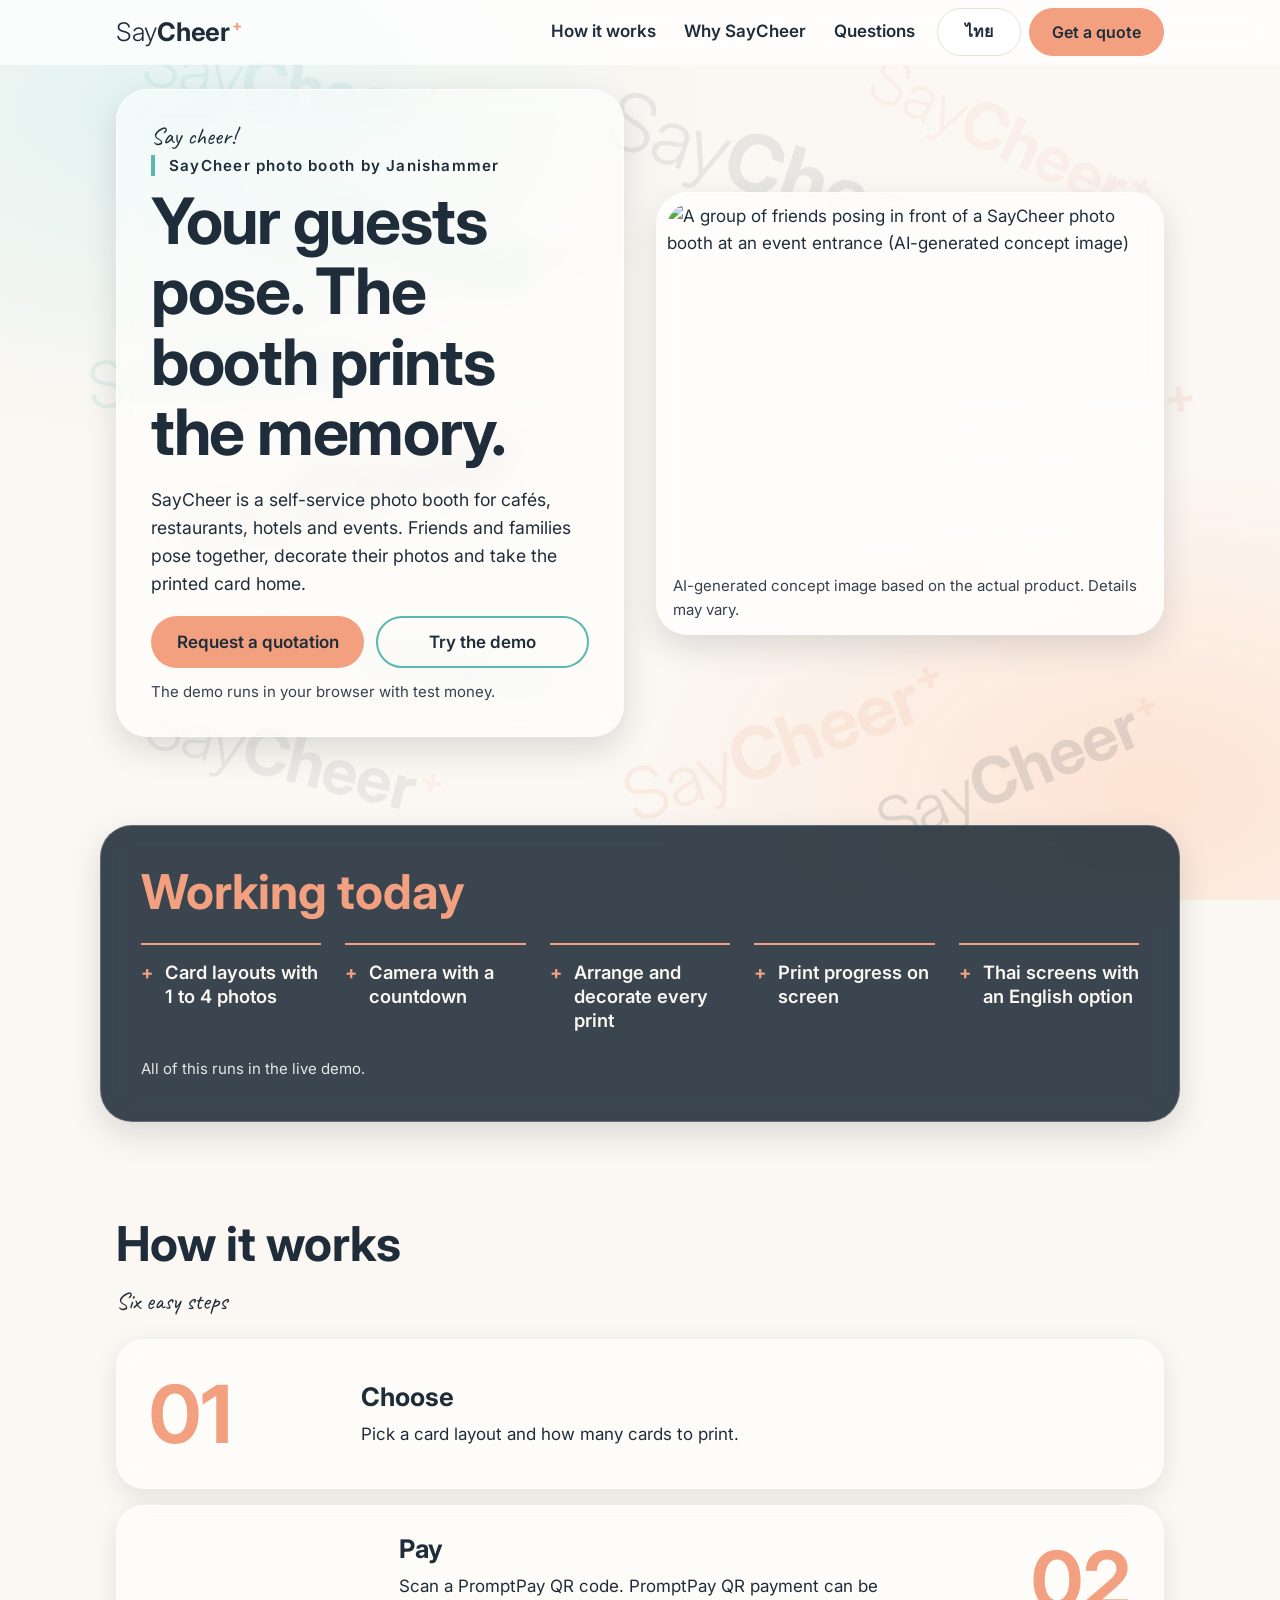
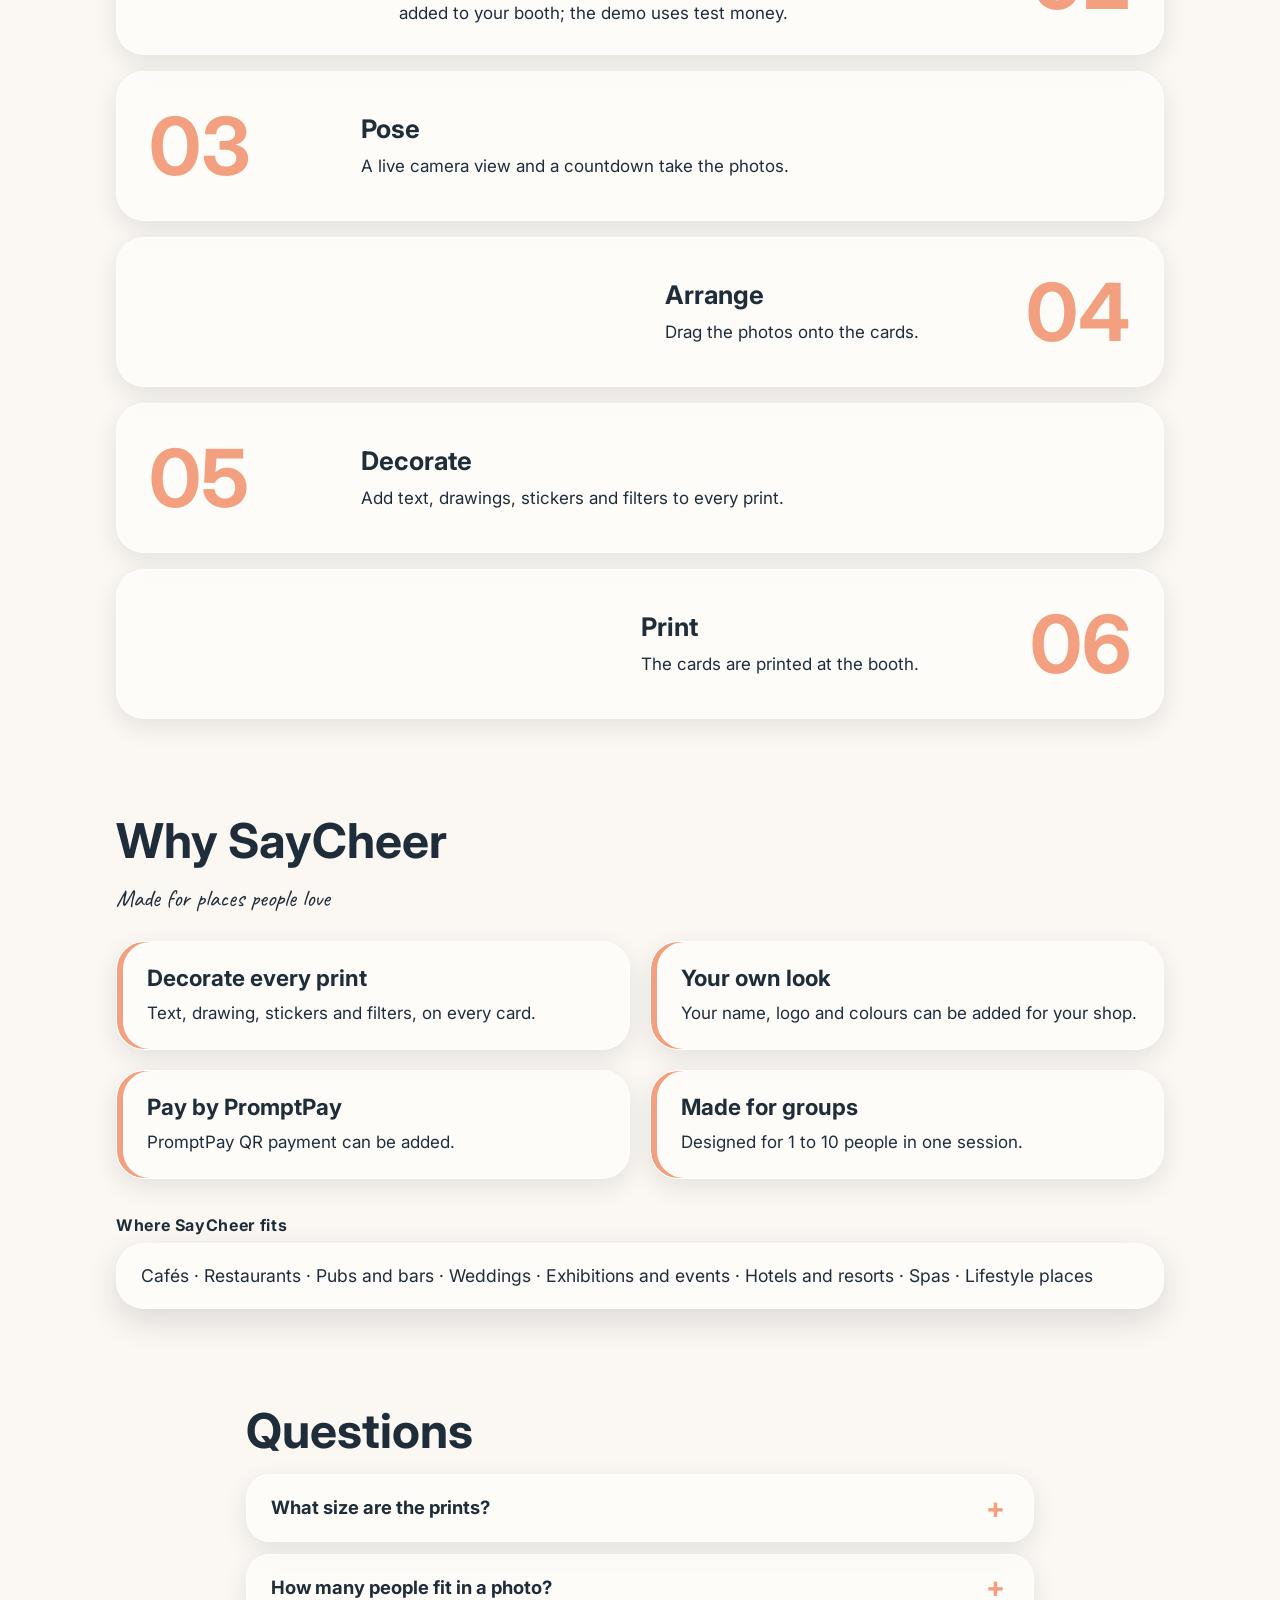
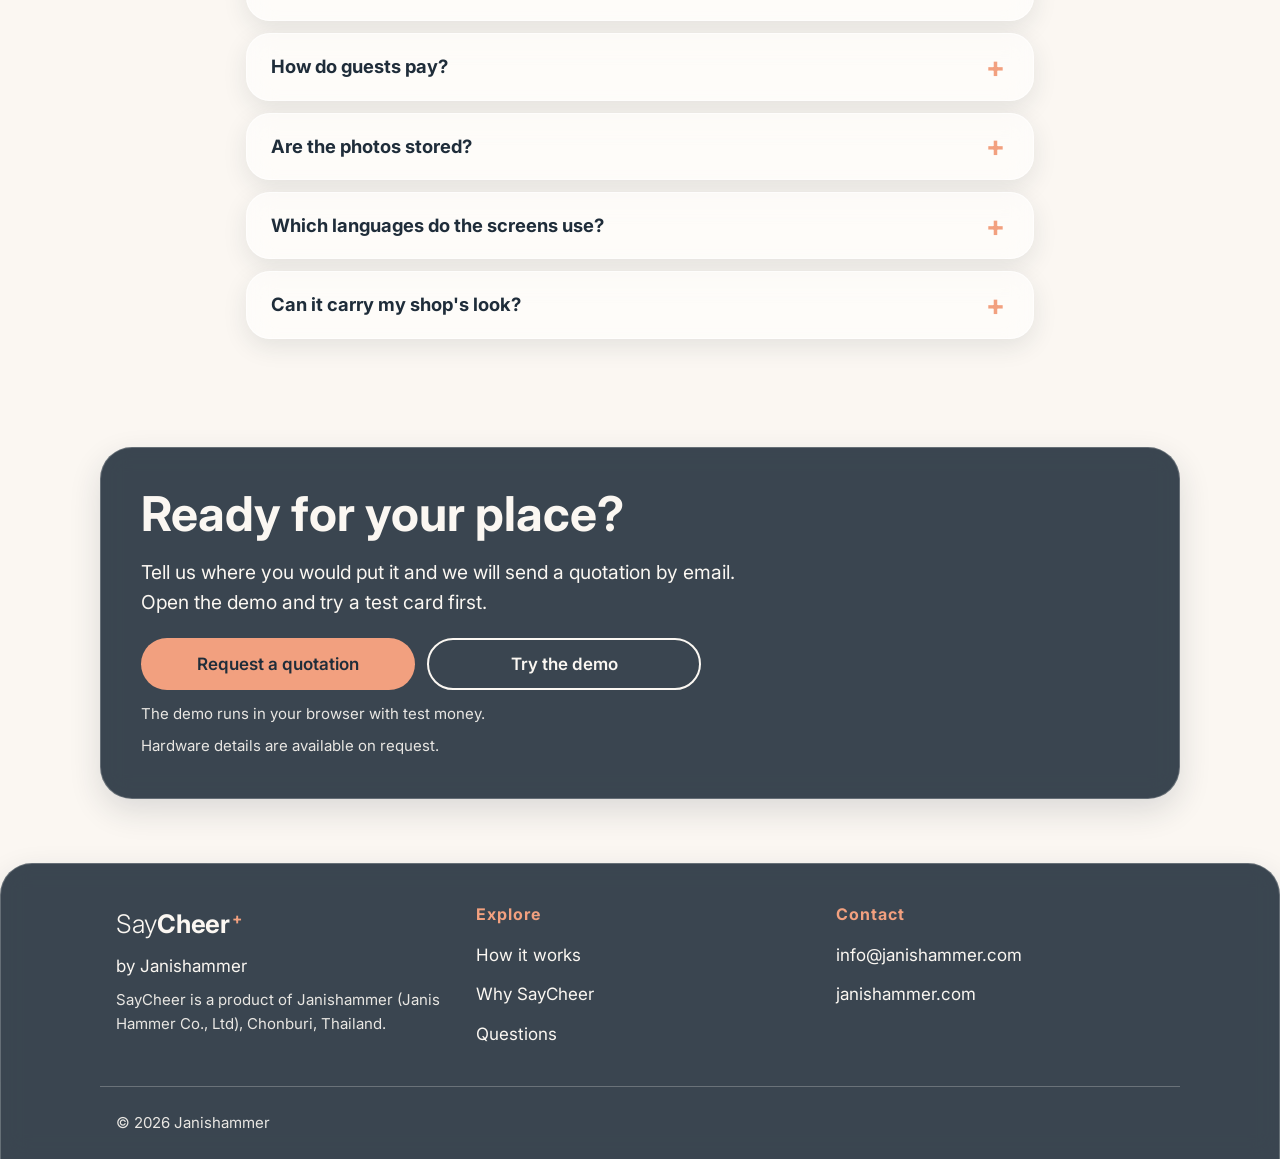
==== commit 20d1c110: "SayCheer schema: LocalBusiness with Chonburi, status wording Order CC_SESSION_saycheer_schema_fix_v1" ====
--- a/index.html
+++ b/index.html
@@ -29,12 +29,17 @@
   <script type="application/ld+json">
 {
   "@context": "https://schema.org",
-  "@type": "Organization",
-  "@id": "https://saycheer.janishammer.com/#organization",
+  "@type": "LocalBusiness",
+  "@id": "https://saycheer.janishammer.com/#business",
   "name": "SayCheer by Janishammer",
   "url": "https://saycheer.janishammer.com/",
   "description": "SayCheer photo booth by Janishammer: self-service photo station for cafés, restaurants, hotels and events. Pose, decorate, print. Ask for a quotation.",
-  "image": "https://res.cloudinary.com/dfiomi0lb/image/upload/v1794246489/Business/Saycheer/website_generated/event_entrance_asean_v2.jpg"
+  "image": "https://res.cloudinary.com/dfiomi0lb/image/upload/v1794246489/Business/Saycheer/website_generated/event_entrance_asean_v2.jpg",
+  "address": {
+    "@type": "PostalAddress",
+    "addressLocality": "Chonburi",
+    "addressCountry": "TH"
+  }
 }
   </script>
   <script async src="https://www.googletagmanager.com/gtag/js?id=G-HB2ZXSZY0Z"></script>
--- a/style.css
+++ b/style.css
@@ -40,19 +40,19 @@
 /* fixed background layer: content scrolls over it (no background-attachment: fixed, it breaks on iPhone) */
 .bg { position: fixed; inset: 0; z-index: -1; overflow: hidden; pointer-events: none; background: var(--cream); }
 .bg::before { content: ""; position: absolute; inset: 0; background: radial-gradient(60% 50% at 12% 12%, var(--teal-soft) 0%, transparent 72%), radial-gradient(55% 50% at 90% 88%, var(--peach-soft) 0%, transparent 72%); }
-.sp { position: absolute; left: var(--x); top: var(--y); transform: translate(-50%, -50%) rotate(var(--r)); font-family: "Inter", sans-serif; font-size: min(var(--sm), 7vw, 14vh); line-height: 1; white-space: nowrap; letter-spacing: -0.01em; color: var(--c); opacity: var(--o); -webkit-user-select: none; user-select: none; }
-.s1 { --x: 19.3%; --y: 80.6%; --r: -14deg; --s: 7.5rem; --sm: 2.0rem; --c: var(--ink); --o: 0.09; }
-.s2 { --x: 72.2%; --y: 28.4%; --r: 10deg; --s: 7rem; --sm: 1.9rem; --c: var(--teal); --o: 0.12; }
-.s3 { --x: 49.6%; --y: 45.6%; --r: -6deg; --s: 6.5rem; --sm: 1.8rem; --c: var(--peach); --o: 0.14; }
-.s4 { --x: 62.7%; --y: 75.4%; --r: 18deg; --s: 6rem; --sm: 1.7rem; --c: var(--ink); --o: 0.08; }
-.s5 { --x: 27.6%; --y: 26.3%; --r: -20deg; --s: 5.5rem; --sm: 1.7rem; --c: var(--peach); --o: 0.13; }
-.s6 { --x: 77.7%; --y: 65.0%; --r: 6deg; --s: 5rem; --sm: 1.6rem; --c: var(--teal); --o: 0.11; }
-.s7 { --x: 74.8%; --y: 12.8%; --r: 14deg; --s: 5rem; --sm: 1.5rem; --c: var(--ink); --o: 0.07; }
-.s8 { --x: 23.7%; --y: 10.9%; --r: -12deg; --s: 4.5rem; --sm: 1.5rem; --c: var(--peach); --o: 0.14; }
-.s9 { --x: 21.9%; --y: 57.8%; --r: 9deg; --s: 4.5rem; --sm: 1.4rem; --c: var(--teal); --o: 0.1; }
-.s10 { --x: 32.0%; --y: 36.6%; --r: -22deg; --s: 4rem; --sm: 1.4rem; --c: var(--ink); --o: 0.12; }
-.s11 { --x: 52.9%; --y: 85.9%; --r: 25deg; --s: 4rem; --sm: 1.3rem; --c: var(--peach); --o: 0.08; }
-.s12 { --x: 27.1%; --y: 92.4%; --r: -5deg; --s: 4rem; --sm: 1.3rem; --c: var(--teal); --o: 0.13; }
+.sp { position: absolute; left: var(--x); top: var(--y); transform: translate(-50%, -50%) rotate(var(--r)); font-family: "Inter", sans-serif; font-size: min(var(--sm), 6.5vw, 12vh); line-height: 1; white-space: nowrap; letter-spacing: -0.01em; color: var(--c); opacity: var(--o); -webkit-user-select: none; user-select: none; }
+.s1 { --x: 28.0%; --y: 53.9%; --r: -14deg; --s: 6.5rem; --sm: 2.0rem; --c: var(--ink); --o: 0.09; }
+.s2 { --x: 29.8%; --y: 26.6%; --r: 10deg; --s: 6rem; --sm: 1.9rem; --c: var(--teal); --o: 0.12; }
+.s3 { --x: 78.3%; --y: 47.9%; --r: -6deg; --s: 5.5rem; --sm: 1.8rem; --c: var(--peach); --o: 0.14; }
+.s4 { --x: 61.7%; --y: 19.3%; --r: 18deg; --s: 5rem; --sm: 1.7rem; --c: var(--ink); --o: 0.08; }
+.s5 { --x: 61.3%; --y: 82.4%; --r: -20deg; --s: 4.5rem; --sm: 1.7rem; --c: var(--peach); --o: 0.13; }
+.s6 { --x: 32.7%; --y: 73.7%; --r: 6deg; --s: 4.5rem; --sm: 1.6rem; --c: var(--teal); --o: 0.11; }
+.s7 { --x: 23.0%; --y: 84.3%; --r: 14deg; --s: 4rem; --sm: 1.5rem; --c: var(--ink); --o: 0.07; }
+.s8 { --x: 67.7%; --y: 64.6%; --r: -12deg; --s: 4rem; --sm: 1.5rem; --c: var(--peach); --o: 0.14; }
+.s9 { --x: 22.9%; --y: 9.4%; --r: 9deg; --s: 4rem; --sm: 1.4rem; --c: var(--teal); --o: 0.1; }
+.s10 { --x: 79.7%; --y: 85.4%; --r: -22deg; --s: 4rem; --sm: 1.4rem; --c: var(--ink); --o: 0.12; }
+.s11 { --x: 79.0%; --y: 15.3%; --r: 25deg; --s: 4rem; --sm: 1.3rem; --c: var(--peach); --o: 0.08; }
+.s12 { --x: 18.7%; --y: 41.4%; --r: -5deg; --s: 4rem; --sm: 1.3rem; --c: var(--teal); --o: 0.13; }
 
 /* boxes: solid fallback here; glass values come from the custom properties set in the @supports block */
 .bar { position: sticky; top: 0; z-index: 50; background: var(--bar-bg, var(--cream)); border-bottom: 1px solid var(--box-line, var(--line)); }
@@ -163,7 +163,7 @@
   section { padding: 3rem 0; }
 }
 @media (min-width: 800px) {
-  .sp { font-size: min(var(--s), 7vw, 14vh); }
+  .sp { font-size: min(var(--s), 6.5vw, 12vh); }
   .row { grid-template-columns: 180px minmax(0, 1fr); gap: 32px; padding: 24px 32px; }
   .row:nth-child(even) { grid-template-columns: minmax(0, 1fr) 180px; }
   .row:nth-child(even) .num { order: 2; text-align: right; }
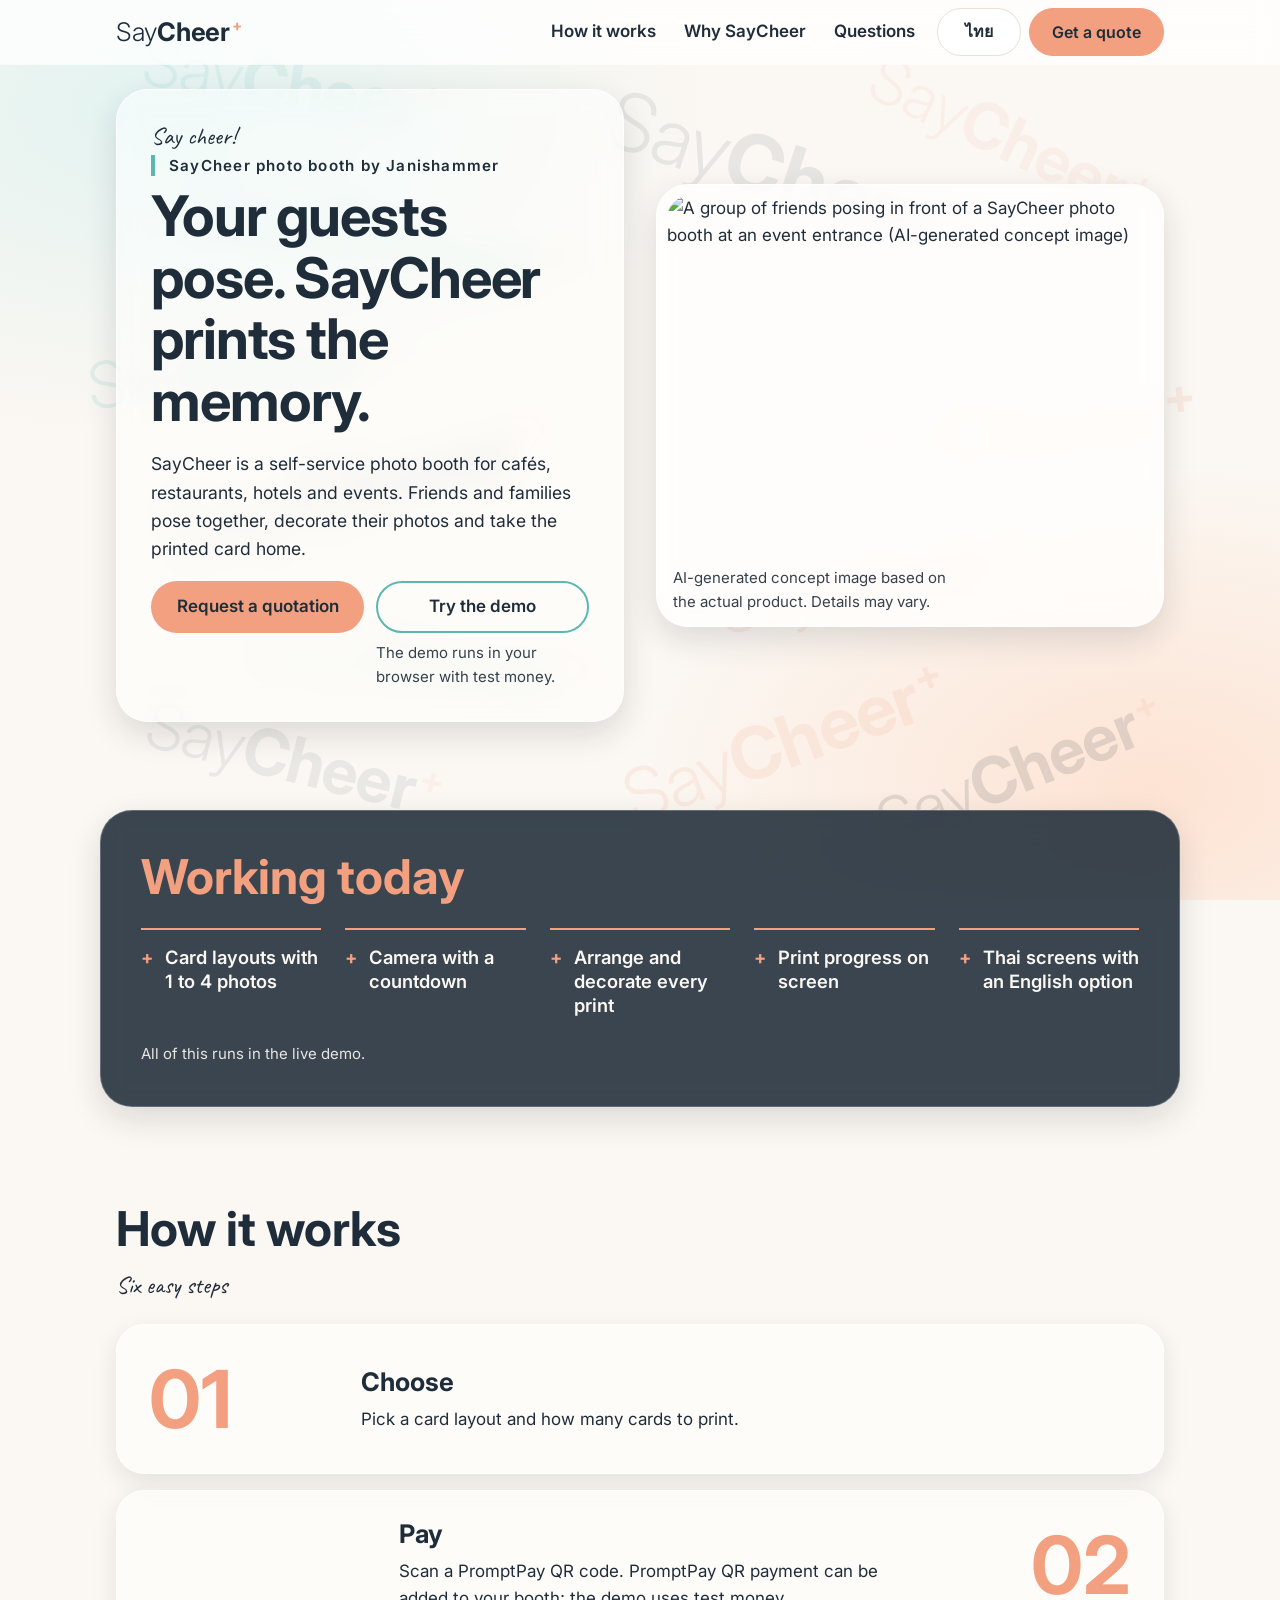
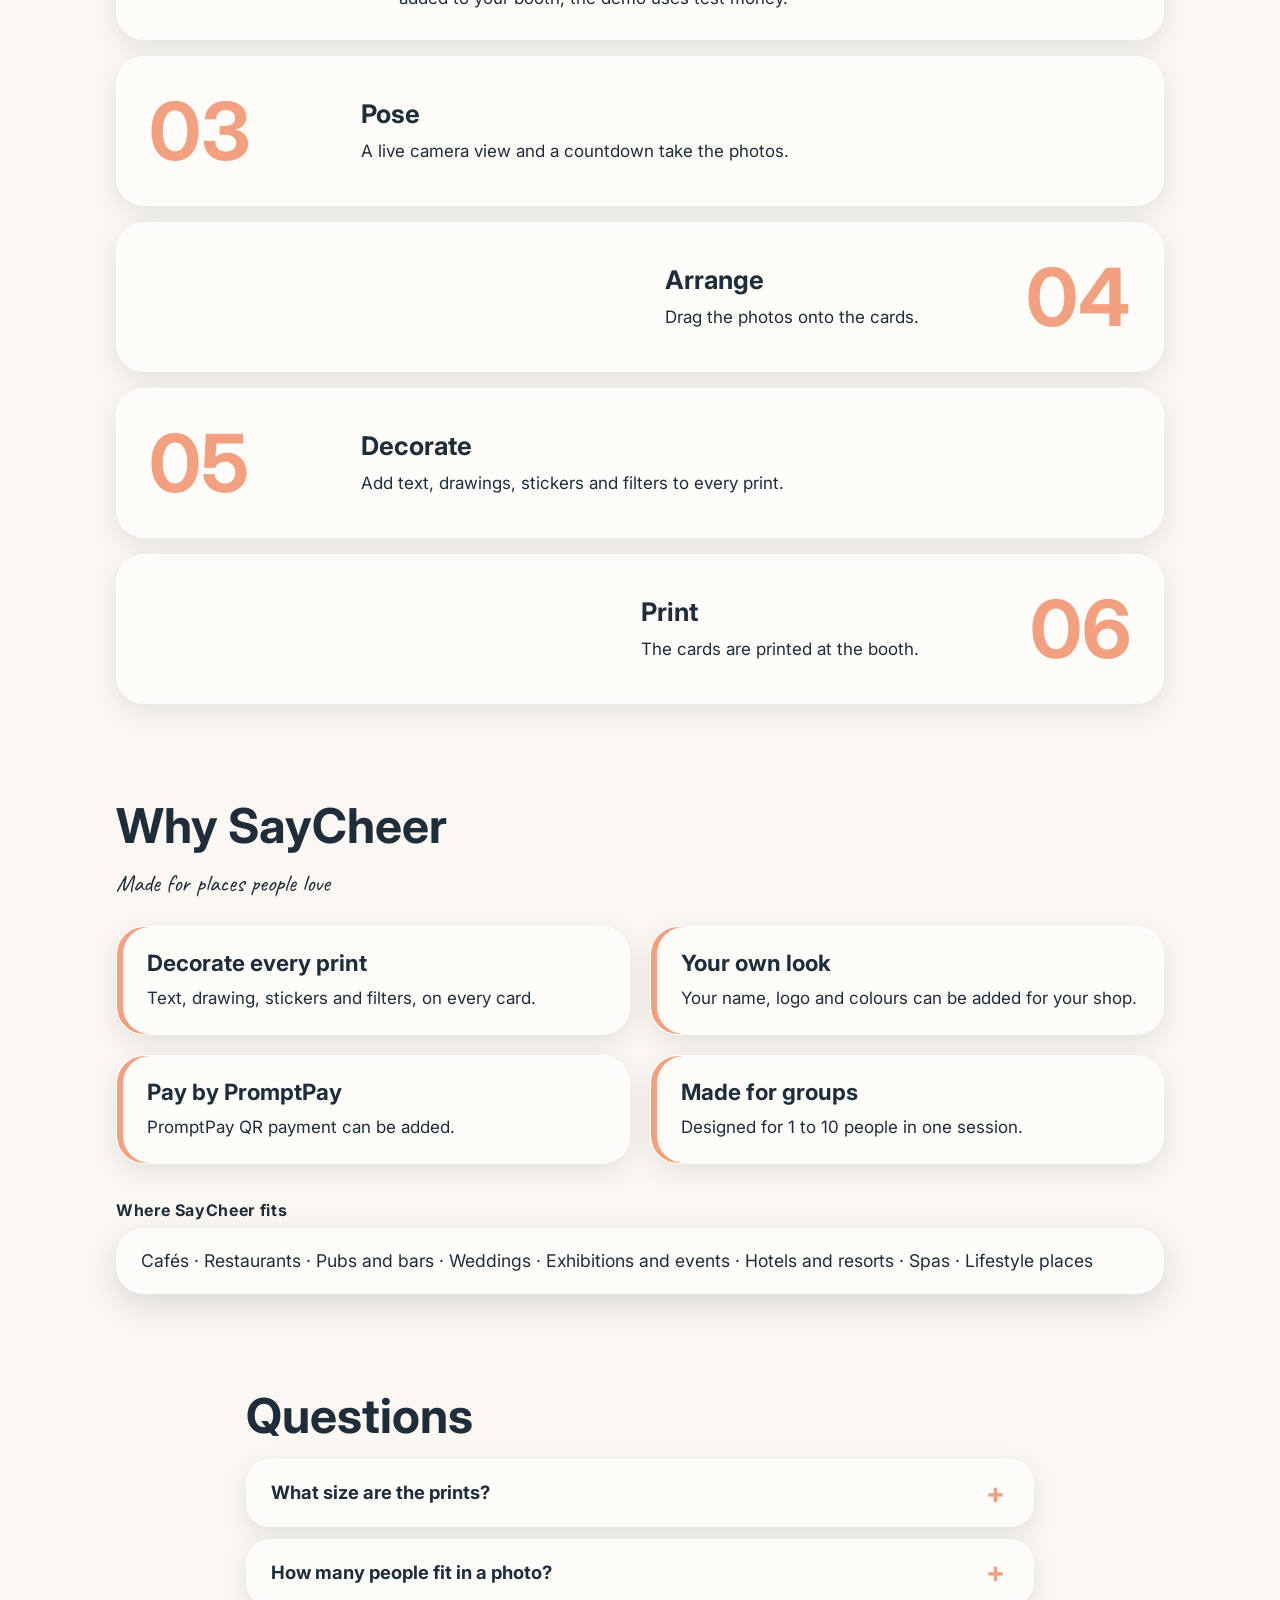
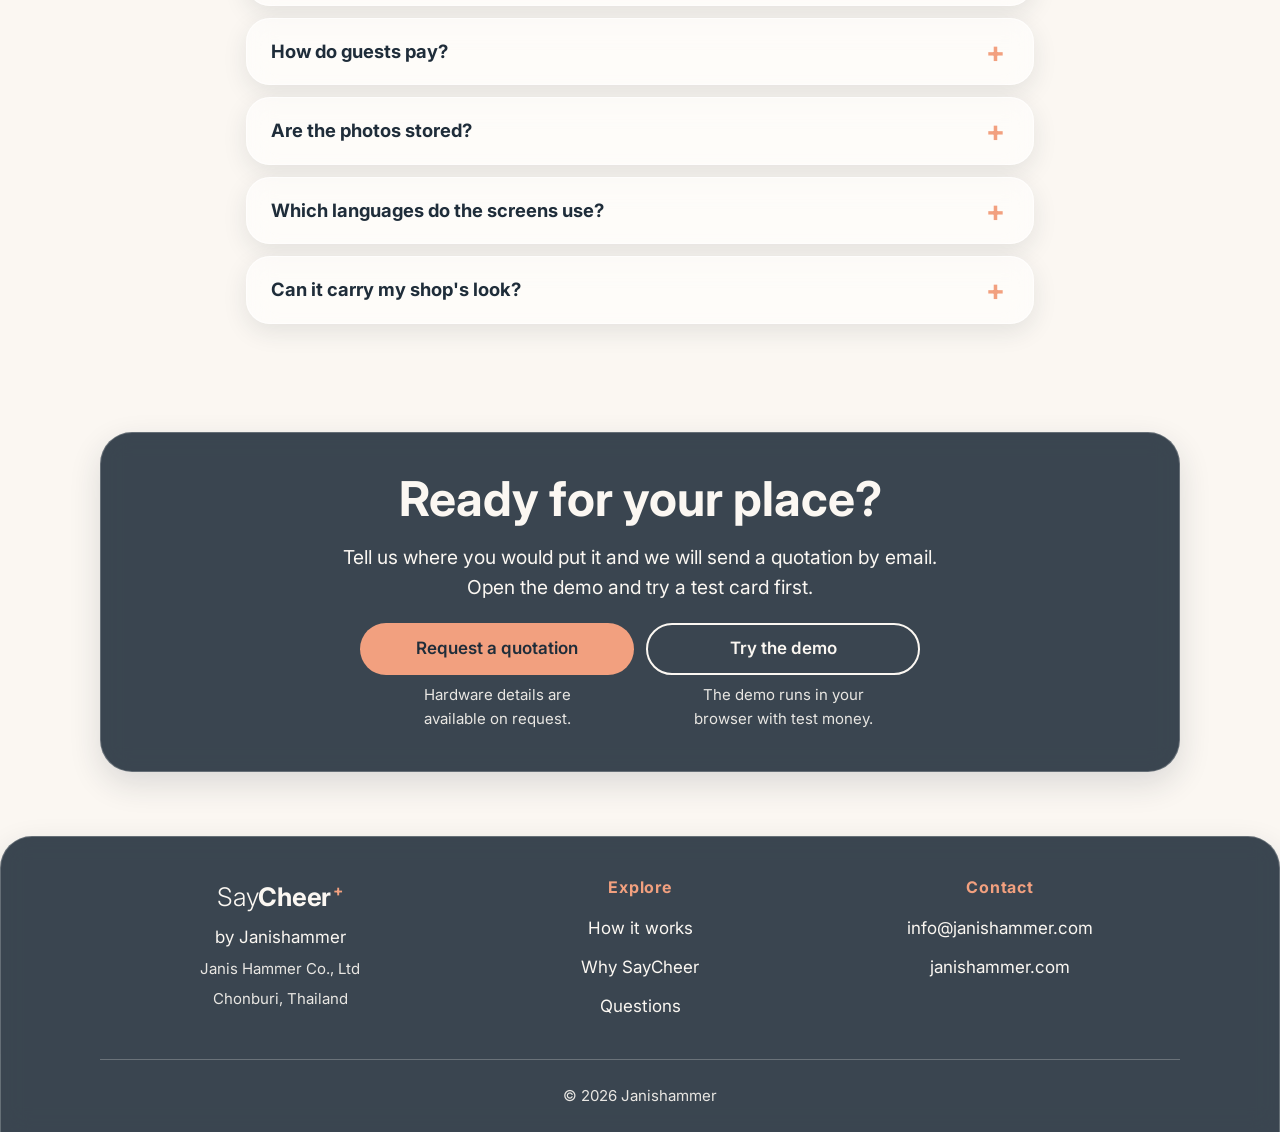
==== commit 656b8647: "SayCheer look v3b: headline, heartbeat picture, balanced closing box, centred footer Order CC_SESSIO" ====
--- a/index.html
+++ b/index.html
@@ -83,15 +83,15 @@
         <div class="hero-panel">
         <div class="hero-head">
           <p class="hand hand-en">Say cheer!</p>
-          <h1><span class="h1-brand">SayCheer photo booth by Janishammer</span><span class="h1-line">Your guests pose. The booth prints the memory.</span></h1>
+          <h1><span class="h1-brand">SayCheer photo booth by Janishammer</span><span class="h1-line">Your guests pose. SayCheer prints the memory.</span></h1>
         </div>
         <p class="hero-text">SayCheer is a self-service photo booth for cafés, restaurants, hotels and events. Friends and families pose together, decorate their photos and take the printed card home.</p>
         <div class="hero-cta">
           <div class="btns">
-            <a class="btn btn-primary" href="mailto:info@janishammer.com?subject=SayCheer%20quotation%20request&amp;body=Place%20or%20event%20type%3A%0D%0ACity%3A%0D%0ADate%20%28if%20an%20event%29%3A%0D%0AMy%20name%20and%20phone%20or%20email%3A">Request a quotation</a>
-            <a class="btn btn-outline" href="https://saycheer-demo.csmittee.workers.dev" target="_blank" rel="noopener">Try the demo</a>
+            <div class="btn-col"><a class="btn btn-primary" href="mailto:info@janishammer.com?subject=SayCheer%20quotation%20request&amp;body=Place%20or%20event%20type%3A%0D%0ACity%3A%0D%0ADate%20%28if%20an%20event%29%3A%0D%0AMy%20name%20and%20phone%20or%20email%3A">Request a quotation</a></div>
+            <div class="btn-col"><a class="btn btn-outline" href="https://saycheer-demo.csmittee.workers.dev" target="_blank" rel="noopener">Try the demo</a>
+            <p class="small btn-note">The demo runs in your browser with test money.</p></div>
           </div>
-          <p class="small demo-note">The demo runs in your browser with test money.</p>
         </div>
         </div>
         <figure class="hero-pic">
@@ -175,11 +175,11 @@
         <h2>Ready for your place?</h2>
         <p class="cta-line">Tell us where you would put it and we will send a quotation by email. Open the demo and try a test card first.</p>
         <div class="btns btns-dark">
-            <a class="btn btn-primary" href="mailto:info@janishammer.com?subject=SayCheer%20quotation%20request&amp;body=Place%20or%20event%20type%3A%0D%0ACity%3A%0D%0ADate%20%28if%20an%20event%29%3A%0D%0AMy%20name%20and%20phone%20or%20email%3A">Request a quotation</a>
-            <a class="btn btn-outline" href="https://saycheer-demo.csmittee.workers.dev" target="_blank" rel="noopener">Try the demo</a>
-          </div>
-          <p class="small demo-note">The demo runs in your browser with test money.</p>
-        <p class="small">Hardware details are available on request.</p>
+          <div class="btn-col"><a class="btn btn-primary" href="mailto:info@janishammer.com?subject=SayCheer%20quotation%20request&amp;body=Place%20or%20event%20type%3A%0D%0ACity%3A%0D%0ADate%20%28if%20an%20event%29%3A%0D%0AMy%20name%20and%20phone%20or%20email%3A">Request a quotation</a>
+            <p class="small btn-note">Hardware details are available on request.</p></div>
+          <div class="btn-col"><a class="btn btn-outline" href="https://saycheer-demo.csmittee.workers.dev" target="_blank" rel="noopener">Try the demo</a>
+            <p class="small btn-note">The demo runs in your browser with test money.</p></div>
+        </div>
       </div>
     </section>
   </main>
@@ -188,7 +188,8 @@
       <div class="foot-brand">
         <a class="wordmark" href="/" aria-label="SayCheer"><span class="w-say">Say</span><span class="w-cheer">Cheer</span><span class="w-spark" aria-hidden="true">+</span></a>
         <p>by Janishammer</p>
-        <p class="small">SayCheer is a product of Janishammer (Janis Hammer Co., Ltd), Chonburi, Thailand.</p>
+        <p class="small">Janis Hammer Co., Ltd</p>
+        <p class="small">Chonburi, Thailand</p>
       </div>
       <div class="foot-col">
         <h3>Explore</h3>
--- a/style.css
+++ b/style.css
@@ -28,7 +28,7 @@
 h3 { font-size: 1.4rem; line-height: 1.25; }
 p { margin: 0 0 14px; }
 a { color: inherit; }
-.small { font-size: 0.9375rem; opacity: 0.9; margin: 8px 0 0; }
+.small { font-size: 0.9375rem; opacity: 0.9; margin: 8px 0 0; text-wrap: balance; }
 .hand { font-size: 1.5rem; margin: 0 0 8px; line-height: 1.2; }
 .hand-en { font-family: "Caveat", cursive; }
 .hand-th { font-family: "Mali", "Noto Sans Thai", cursive; font-weight: 500; font-size: 1.2rem; }
@@ -88,7 +88,9 @@
 .btn-outline { border: 2px solid var(--teal); color: var(--ink); background: transparent; }
 .btns { display: grid; grid-template-columns: minmax(0, 1fr); gap: 12px; margin-top: 20px; max-width: 560px; }
 .btns .btn { width: 100%; }
-.demo-note { margin-top: 12px; }
+.btns { align-items: start; }
+.btn-col { display: flex; flex-direction: column; gap: 8px; min-width: 0; }
+.btn-note { margin: 0; }
 
 /* hero */
 .hero { padding: 1.5rem 0 2.5rem; }
@@ -98,10 +100,20 @@
 .hero h1 { margin: 0; }
 .hero-head .hand { margin-bottom: 4px; }
 .h1-brand { display: block; font-size: 0.95rem; font-weight: 600; letter-spacing: 0.08em; line-height: 1.4; margin-bottom: 10px; padding-left: 14px; border-left: 4px solid var(--teal); }
-.h1-line { display: block; font-size: 2.6rem; font-weight: 700; line-height: 1.1; letter-spacing: -0.02em; }
+.h1-line { display: block; font-size: 2.6rem; font-weight: 700; line-height: 1.1; letter-spacing: -0.02em; text-wrap: balance; }
+.nw { white-space: nowrap; }
+@media (max-width: 899px) { html[lang="th"] .h1-line { font-size: min(2.6rem, 10.5vw); } }
 html[lang="th"] .h1-line { line-height: 1.25; letter-spacing: 0; }
-.hero-pic { margin: 0; padding: 10px; border-radius: 32px; }
-.hero-pic img { max-width: 100%; height: auto; display: block; border-radius: 24px; }
+.hero-pic { margin: 0 auto; padding: 10px; border-radius: 32px; width: 100%; max-width: 720px; overflow: hidden; }
+.hero-pic img { max-width: 100%; height: auto; display: block; border-radius: 24px; transform-origin: center; will-change: transform; animation: heartbeat 3.8s ease-in-out infinite; }
+/* heartbeat: two soft beats then a rest; on the picture, not on the glass frame (the blur is not recomputed each frame) */
+@keyframes heartbeat {
+  0% { transform: scale(1) rotate(0deg); }
+  14% { transform: scale(1.02) rotate(-0.4deg); }
+  28% { transform: scale(1) rotate(0deg); }
+  42% { transform: scale(1.014) rotate(0.4deg); }
+  56%, 100% { transform: scale(1) rotate(0deg); }
+}
 .hero-pic .small { margin: 8px 6px 2px; }
 .hero-text { font-size: 1.1rem; margin: 0; }
 .hero-cta .btns { margin-top: 0; }
@@ -141,13 +153,17 @@
 .qa p { margin: 0 0 16px; max-width: 640px; }
 
 /* closing band */
-.band-cta .cta-line { font-size: 1.2rem; max-width: 640px; }
+.band-cta > .wrap { text-align: center; }
+.band-cta .cta-line { font-size: 1.2rem; max-width: 640px; margin-left: auto; margin-right: auto; }
+.band-cta .btns { margin-left: auto; margin-right: auto; }
+.band-cta .btn-note { text-align: center; }
 
 /* footer: dark glass */
-.foot { color: var(--cream); padding: 2.5rem 0 1.5rem; margin-top: 1rem; border-radius: 32px 32px 0 0; border-bottom: 0; }
+.foot { text-align: center; color: var(--cream); padding: 2.5rem 0 1.5rem; margin-top: 1rem; border-radius: 32px 32px 0 0; border-bottom: 0; }
 .foot .wordmark { color: var(--cream); }
-.foot-grid { display: grid; grid-template-columns: minmax(0, 1fr); gap: 32px; }
-.foot-grid p { margin: 8px 0 0; }
+.foot-grid { display: grid; grid-template-columns: minmax(0, 1fr); gap: 32px; justify-items: center; }
+.foot-grid > * { width: 100%; }
+.foot-grid p { margin: 6px 0 0; }
 .foot-col h3 { font-size: 1rem; letter-spacing: 0.06em; margin-bottom: 12px; color: var(--peach); }
 .foot-col a { display: block; padding: 6px 0; text-decoration: none; }
 .foot-col a:hover { text-decoration: underline; }
@@ -180,7 +196,8 @@
 @media (min-width: 900px) {
   .hero-grid { grid-template-columns: repeat(2, minmax(0, 1fr)); gap: 32px; }
   .hero-panel { padding: 32px 34px; border-radius: 32px; }
-  .h1-line { font-size: 4rem; }
+  .h1-line { font-size: clamp(2.9rem, 4.4vw, 3.5rem); }
+  html[lang="th"] .h1-line { font-size: clamp(3.2rem, 4.2vw, 3.6rem); }
 }
 @media (min-width: 1000px) {
   .work { grid-template-columns: repeat(5, minmax(0, 1fr)); gap: 24px; }
@@ -220,6 +237,7 @@
 }
 @media (prefers-reduced-motion: reduce) {
   html { scroll-behavior: auto; }
+  .hero-pic img { animation: none; will-change: auto; }
   .btn { transition: none; }
   .btn:hover { transform: none; }
 }
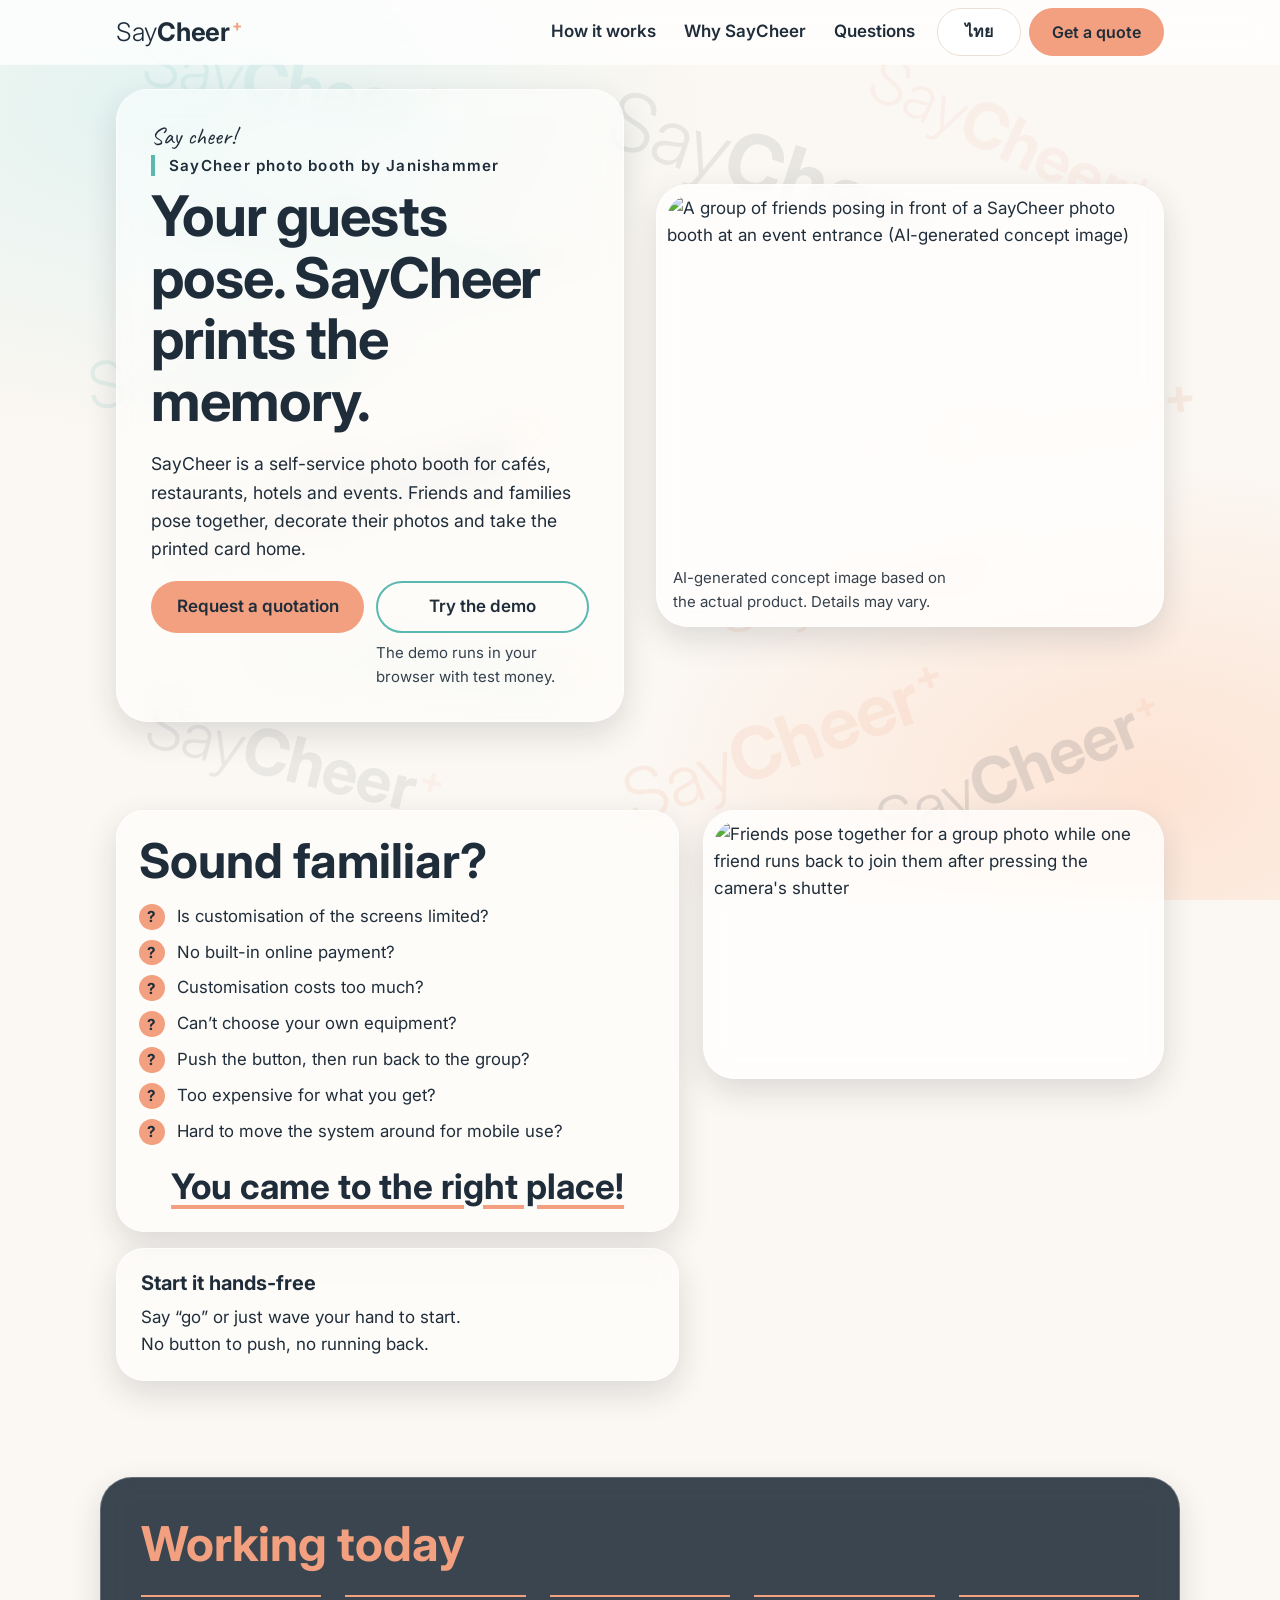
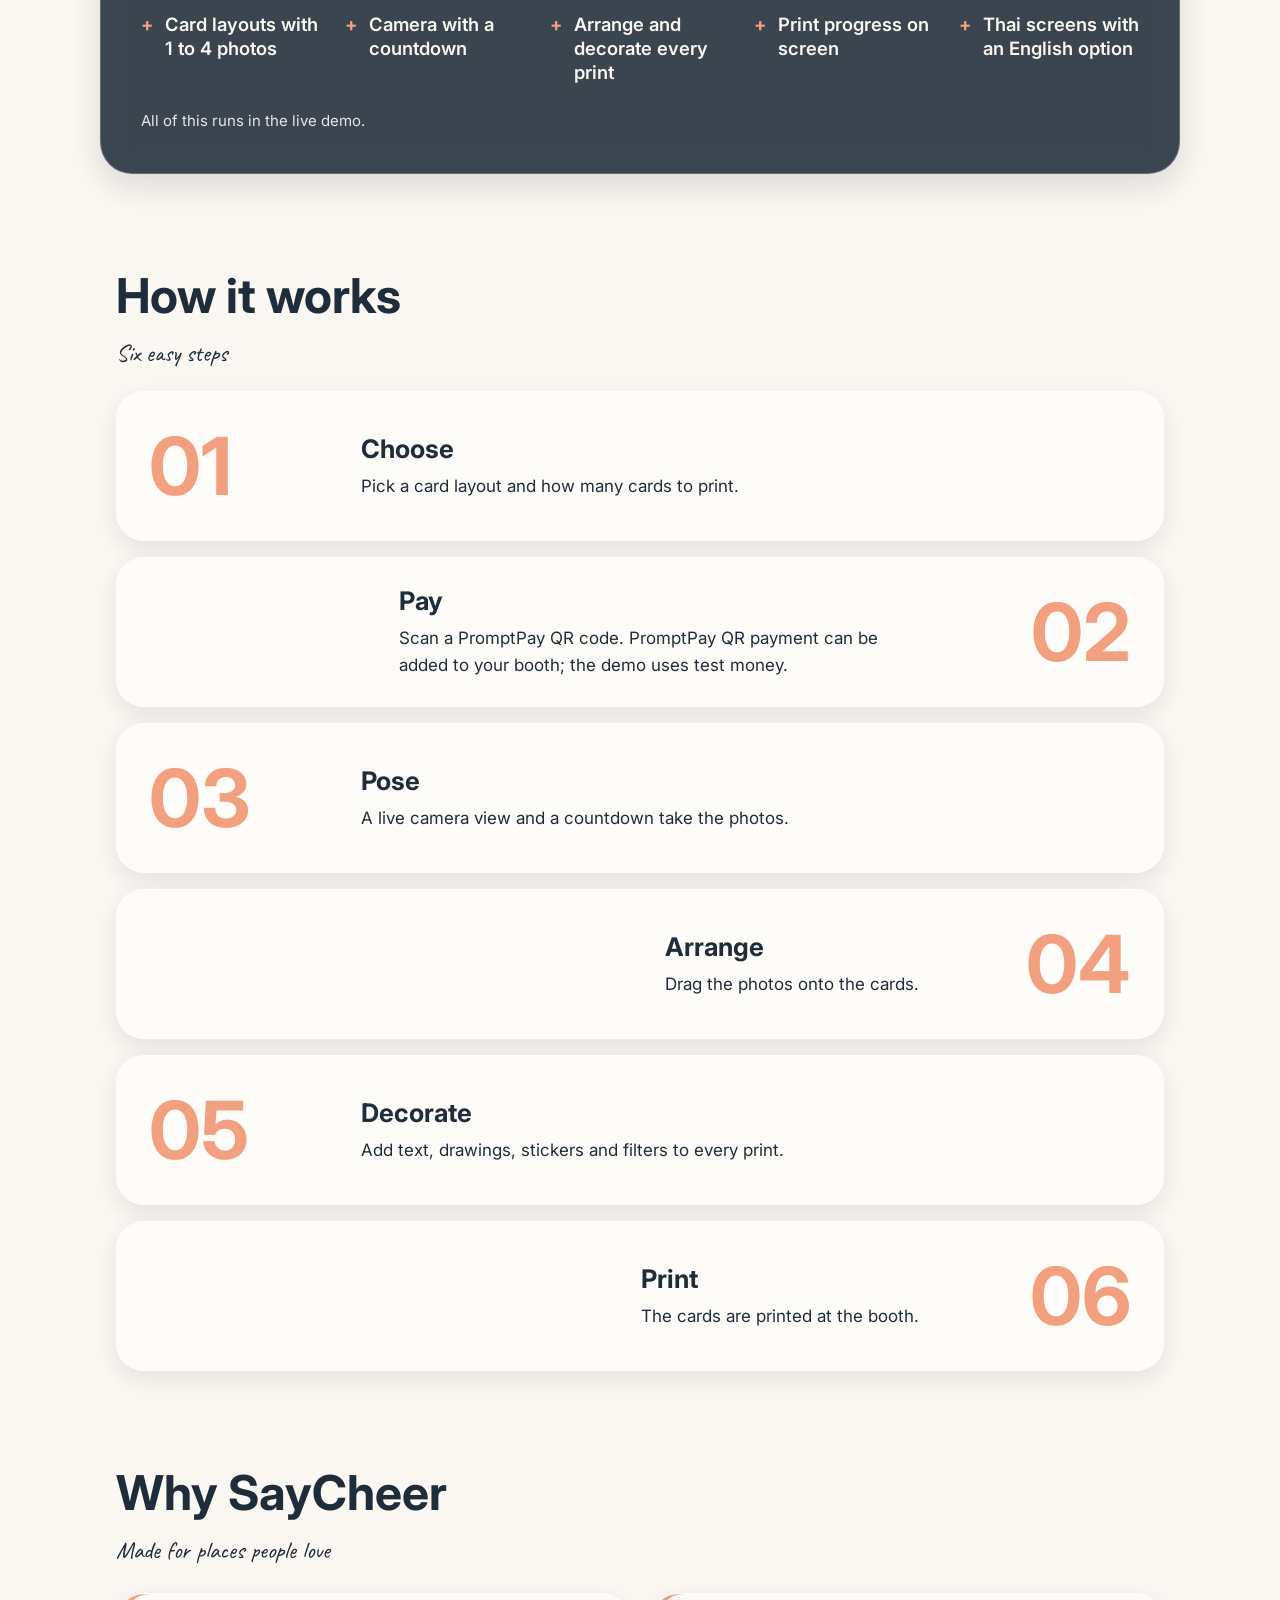
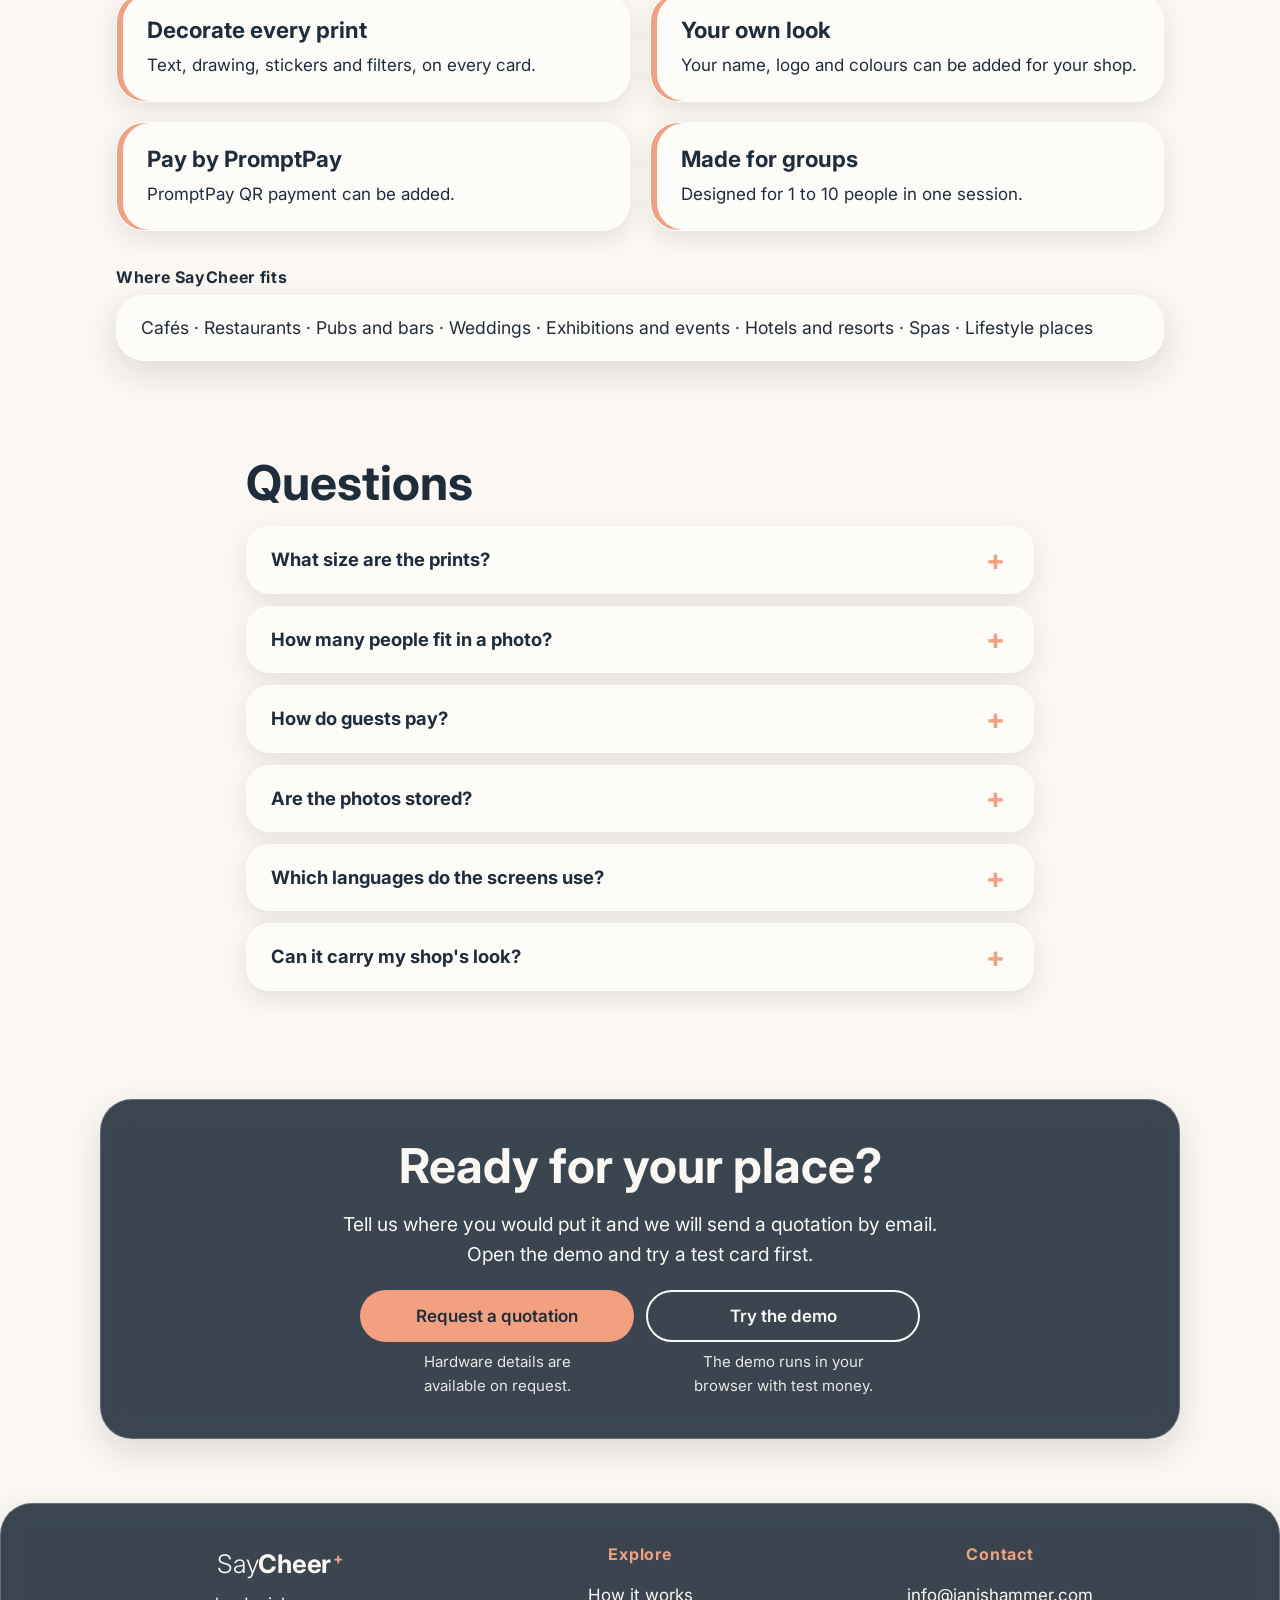
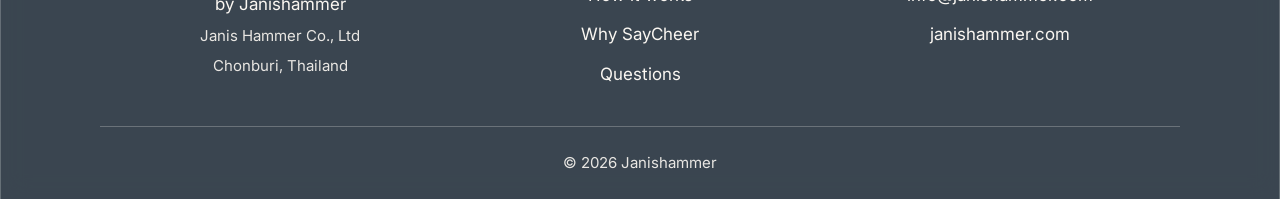
==== commit db158278: "SayCheer pain-points block under the hero (picture, go/wave feature) Order CC_SESSION_saycheer_painp" ====
--- a/index.html
+++ b/index.html
@@ -100,6 +100,30 @@
         </figure>
       </div>
     </section>
+    <section class="band band-pain" id="pain">
+      <div class="wrap pain-grid">
+        <div class="pain-text">
+          <h2>Sound familiar?</h2>
+          <ul class="pain-list">
+          <li>Is customisation of the screens limited?</li>
+          <li>No built-in online payment?</li>
+          <li>Customisation costs too much?</li>
+          <li>Can’t choose your own equipment?</li>
+          <li>Push the button, then run back to the group?</li>
+          <li>Too expensive for what you get?</li>
+          <li>Hard to move the system around for mobile use?</li>
+          </ul>
+          <h3 class="pain-right">You came to the right place!</h3>
+        </div>
+        <figure class="pain-pic">
+          <img src="https://res.cloudinary.com/dfiomi0lb/image/upload/f_auto,q_auto,w_1024/v1794314122/saycheer/group_photo_run_back_v2.png" width="1024" height="576" loading="lazy" alt="Friends pose together for a group photo while one friend runs back to join them after pressing the camera's shutter">
+        </figure>
+        <div class="pain-card">
+          <h3>Start it hands-free</h3>
+          <p>Say “go” or just wave your hand to start. No button to push, no running back.</p>
+        </div>
+      </div>
+    </section>
     <section class="band band-ink band-work">
       <div class="wrap">
         <h2>Working today</h2>
--- a/style.css
+++ b/style.css
@@ -57,8 +57,8 @@
 /* boxes: solid fallback here; glass values come from the custom properties set in the @supports block */
 .bar { position: sticky; top: 0; z-index: 50; background: var(--bar-bg, var(--cream)); border-bottom: 1px solid var(--box-line, var(--line)); }
 .bar::before { content: ""; position: absolute; inset: 0; z-index: -1; background: var(--box-strong, transparent); -webkit-backdrop-filter: var(--box-blur, none); backdrop-filter: var(--box-blur, none); }
-.hero-panel, .row, .reason, .fit, .qa { background: var(--box-light, #fff); border: 1px solid var(--box-line, var(--line)); -webkit-backdrop-filter: var(--box-blur, none); backdrop-filter: var(--box-blur, none); box-shadow: var(--box-shadow, none); }
-.hero-pic, .menu-panel { background: var(--box-strong, #fff); border: 1px solid var(--box-line, var(--line)); -webkit-backdrop-filter: var(--box-blur, none); backdrop-filter: var(--box-blur, none); box-shadow: var(--box-shadow, none); }
+.hero-panel, .row, .reason, .fit, .qa, .pain-text, .pain-card { background: var(--box-light, #fff); border: 1px solid var(--box-line, var(--line)); -webkit-backdrop-filter: var(--box-blur, none); backdrop-filter: var(--box-blur, none); box-shadow: var(--box-shadow, none); }
+.hero-pic, .pain-pic, .menu-panel { background: var(--box-strong, #fff); border: 1px solid var(--box-line, var(--line)); -webkit-backdrop-filter: var(--box-blur, none); backdrop-filter: var(--box-blur, none); box-shadow: var(--box-shadow, none); }
 .band-ink > .wrap, .foot { background: var(--box-dark, var(--ink)); border: 1px solid var(--box-line-dark, var(--ink)); -webkit-backdrop-filter: var(--box-blur, none); backdrop-filter: var(--box-blur, none); box-shadow: var(--box-shadow, none); }
 
 /* top bar: language link, Menu button and quote button share height, shape and text size */
@@ -128,6 +128,21 @@
 .work li { display: flex; align-items: center; min-height: 92px; font-size: 1.4rem; font-weight: 600; line-height: 1.3; padding: 16px 0; border-top: 1px solid rgba(251, 247, 242, 0.25); }
 .work li::before { content: "+"; color: var(--peach); font-weight: 700; margin-right: 12px; }
 
+/* pain-points block under the hero (look v3 glass boxes reused; the picture frame does not move) */
+.pain-grid { display: grid; grid-template-columns: minmax(0, 1fr); gap: 16px; }
+.pain-grid > * { min-width: 0; }
+.pain-text { padding: 24px 22px; border-radius: 28px; }
+.pain-text h2 { margin-bottom: 16px; }
+.pain-list { list-style: none; margin: 0 0 20px; padding: 0; display: grid; gap: 10px; }
+.pain-list li { display: flex; align-items: flex-start; gap: 12px; font-size: 1.05rem; line-height: 1.45; text-wrap: balance; }
+.pain-list li::before { content: "?"; flex: 0 0 1.7em; height: 1.7em; display: inline-flex; align-items: center; justify-content: center; border-radius: 50%; background: var(--peach); color: var(--ink); font-weight: 700; font-size: 0.95rem; line-height: 1; }
+.pain-right { margin: 0; text-align: center; font-size: clamp(1.7rem, 4.6vw, 2.2rem); line-height: 1.2; text-wrap: balance; text-decoration: underline; text-decoration-color: var(--peach); text-decoration-thickness: 0.12em; text-underline-offset: 0.18em; }
+.pain-pic { margin: 0; padding: 10px; border-radius: 32px; overflow: hidden; }
+.pain-pic img { width: 100%; height: auto; display: block; border-radius: 24px; }
+.pain-card { padding: 22px 24px; border-radius: 28px; }
+.pain-card h3 { font-size: 1.25rem; margin-bottom: 8px; }
+.pain-card p { margin: 0; text-wrap: balance; }
+
 /* how it works: alternating glass rows with equal minimum height */
 .rows { list-style: none; margin: 24px 0 0; padding: 0; display: grid; gap: 16px; }
 .row { display: grid; grid-template-columns: minmax(0, 1fr); gap: 4px; padding: 22px 24px; min-height: 150px; border-radius: 28px; align-items: center; }
@@ -179,6 +194,10 @@
   section { padding: 3rem 0; }
 }
 @media (min-width: 800px) {
+  .pain-grid { grid-template-columns: minmax(0, 55fr) minmax(0, 45fr); grid-template-areas: "text pic" "card pic"; column-gap: 24px; align-items: start; }
+  .pain-text { grid-area: text; }
+  .pain-pic { grid-area: pic; }
+  .pain-card { grid-area: card; }
   .sp { font-size: min(var(--s), 6.5vw, 12vh); }
   .row { grid-template-columns: 180px minmax(0, 1fr); gap: 32px; padding: 24px 32px; }
   .row:nth-child(even) { grid-template-columns: minmax(0, 1fr) 180px; }
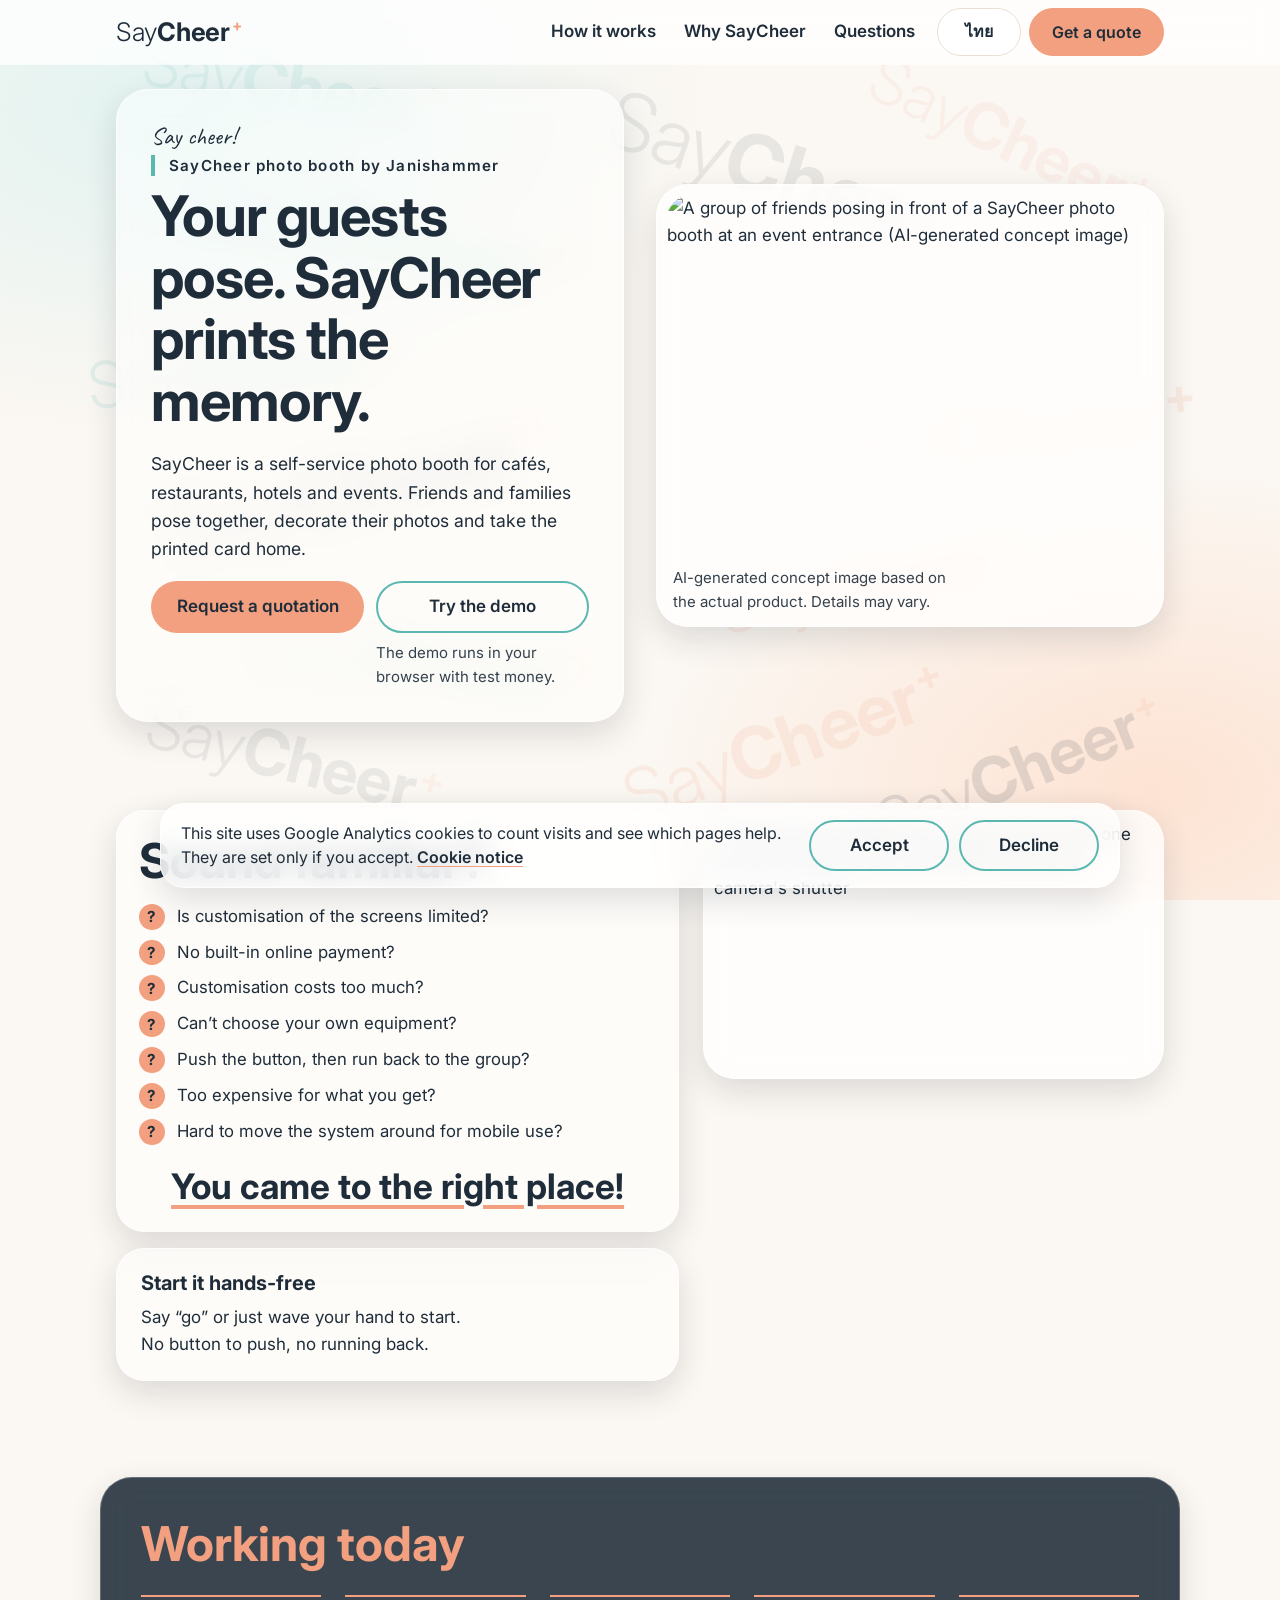
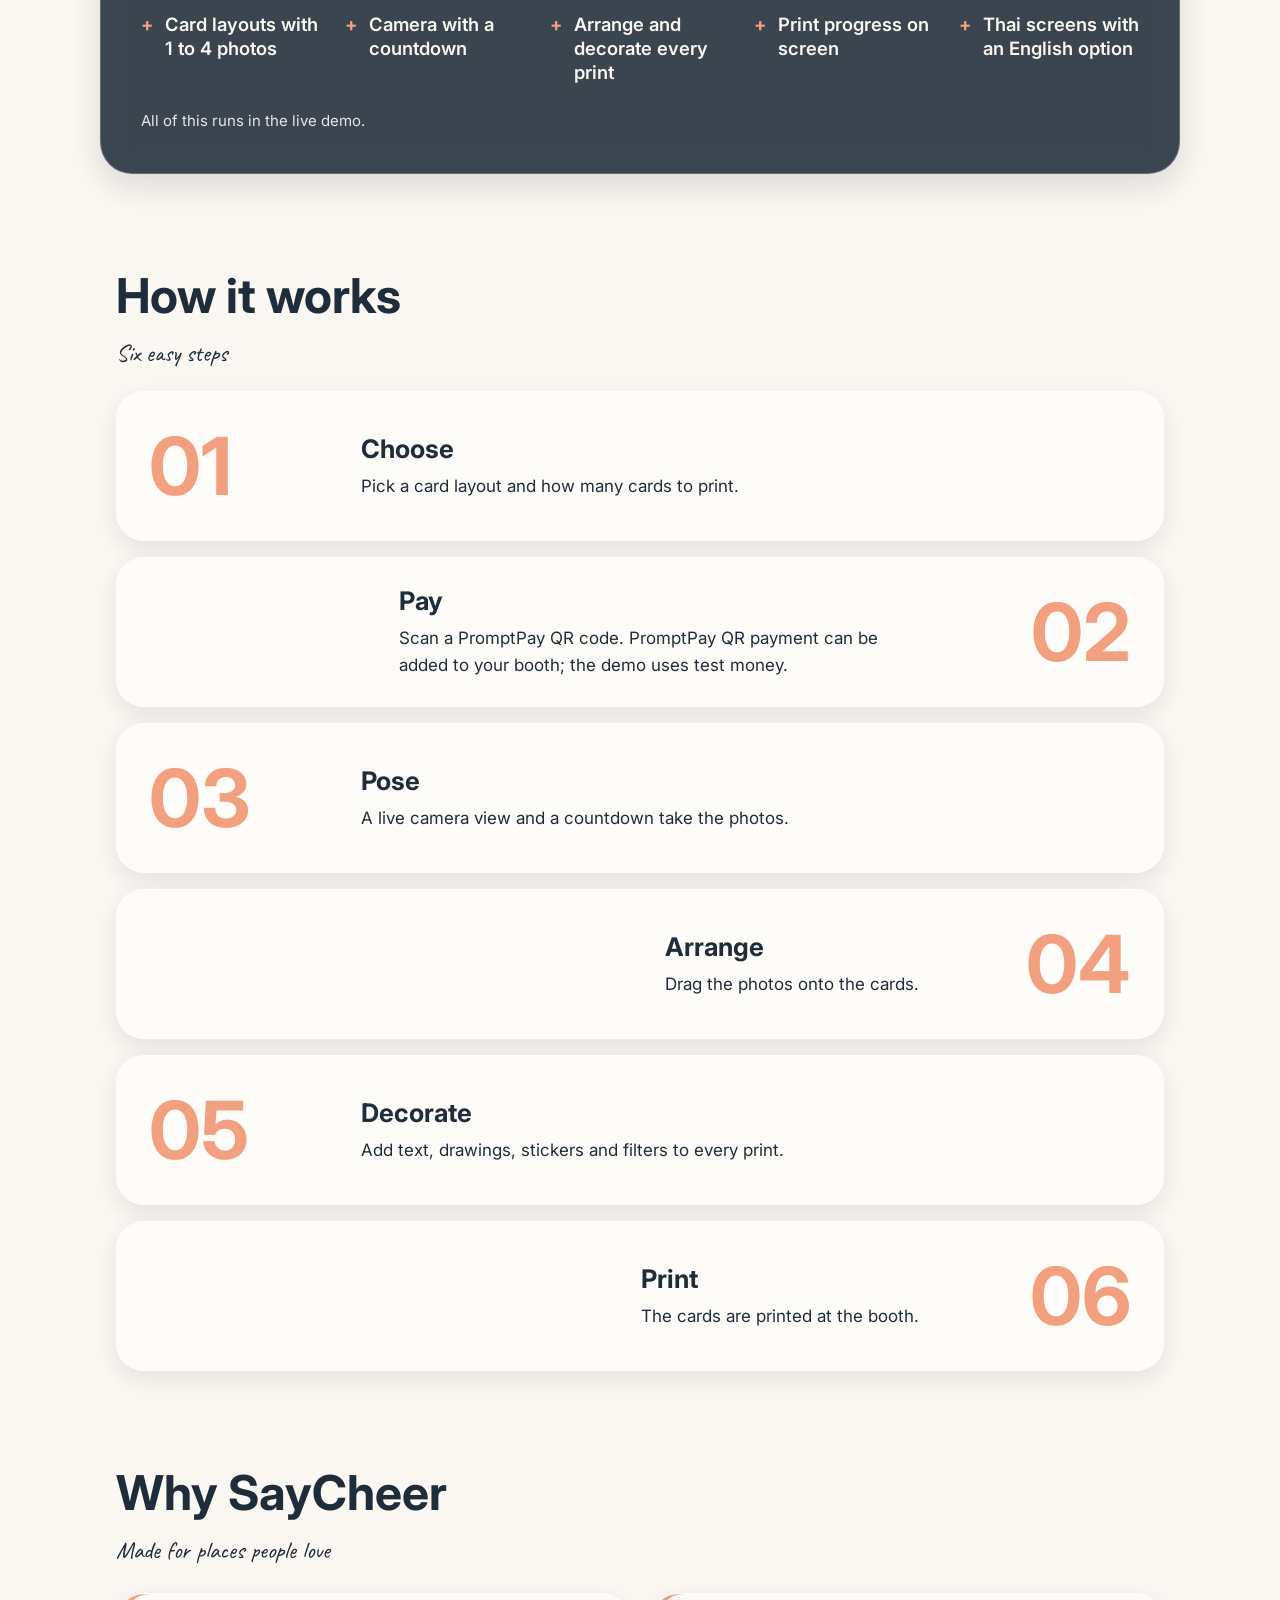
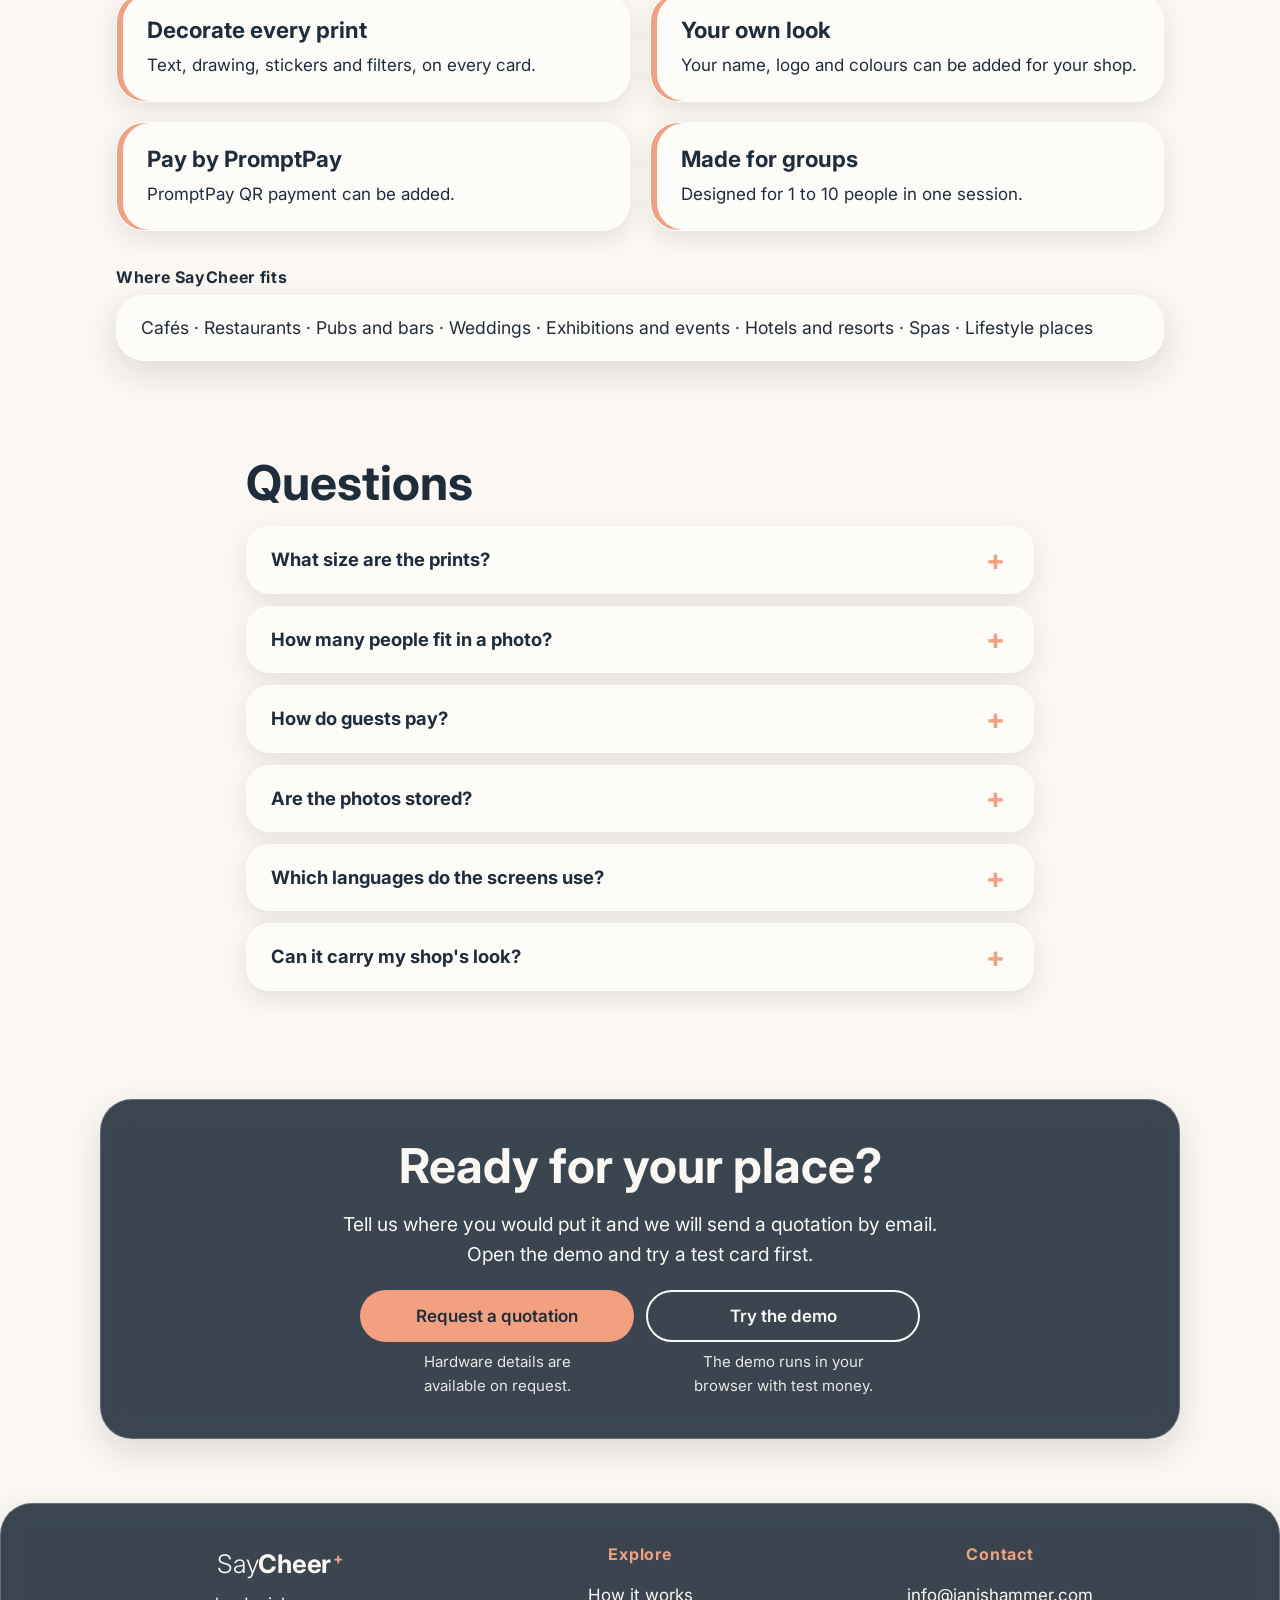
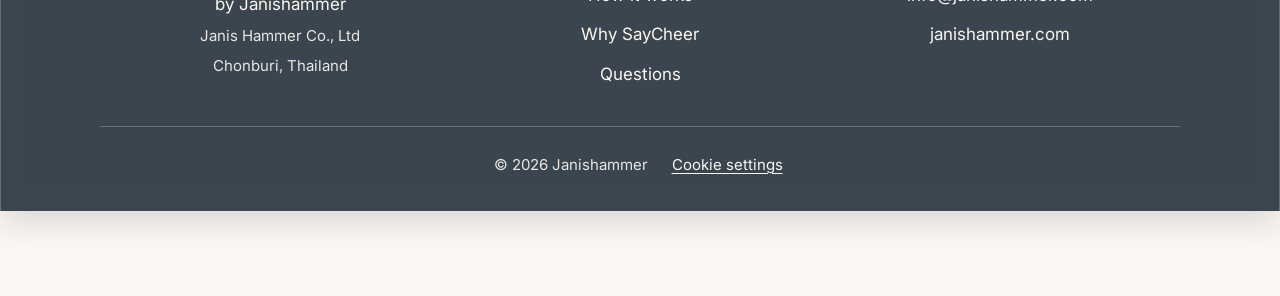
==== commit 72eb85cc: "SayCheer cookie choice: Google Analytics loads only after Accept Order CC_SESSION_saycheer_cookie_v1" ====
--- a/index.html
+++ b/index.html
@@ -42,13 +42,6 @@
   }
 }
   </script>
-  <script async src="https://www.googletagmanager.com/gtag/js?id=G-HB2ZXSZY0Z"></script>
-  <script>
-    window.dataLayer = window.dataLayer || [];
-    function gtag(){dataLayer.push(arguments);}
-    gtag('js', new Date());
-    gtag('config', 'G-HB2ZXSZY0Z');
-  </script>
 </head>
 <body>
   <div class="bg" aria-hidden="true">
@@ -225,7 +218,8 @@
         <a href="https://janishammer.com/">janishammer.com</a>
       </div>
     </div>
-    <div class="wrap foot-bottom"><p class="small">© 2026 Janishammer</p></div>
+    <div class="wrap foot-bottom"><p class="small">© 2026 Janishammer</p><button type="button" class="cookie-open">Cookie settings</button></div>
   </footer>
+  <script src="/consent.js" defer></script>
 </body>
 </html>
--- a/style.css
+++ b/style.css
@@ -182,7 +182,9 @@
 .foot-col h3 { font-size: 1rem; letter-spacing: 0.06em; margin-bottom: 12px; color: var(--peach); }
 .foot-col a { display: block; padding: 6px 0; text-decoration: none; }
 .foot-col a:hover { text-decoration: underline; }
-.foot-bottom { margin-top: 32px; border-top: 1px solid rgba(251, 247, 242, 0.25); padding-top: 16px; }
+.foot-bottom { margin-top: 32px; border-top: 1px solid rgba(251, 247, 242, 0.25); padding-top: 16px; display: flex; flex-wrap: wrap; justify-content: center; align-items: center; column-gap: 20px; }
+.foot-bottom p { margin: 0; }
+.cookie-open { font: inherit; font-size: 0.9375rem; color: inherit; background: none; border: 0; padding: 6px 4px; min-height: 44px; text-decoration: underline; text-underline-offset: 3px; cursor: pointer; }
 
 @media (min-width: 520px) {
   .lang.lang-bar { display: inline-flex; }
@@ -231,6 +233,19 @@
   .btn.btn-bar { padding: 0 12px; }
 }
 
+/* cookie choice bar (built by consent.js): glass like the other boxes, solid fallback through the same custom properties */
+.cookie-bar { position: fixed; left: 50%; bottom: 12px; transform: translateX(-50%); z-index: 60; width: calc(100% - 24px); max-width: 960px; display: flex; flex-direction: column; gap: 12px; padding: 16px 20px; border-radius: 24px; color: var(--ink); background: var(--box-strong, #fff); border: 1px solid var(--box-line, var(--line)); -webkit-backdrop-filter: var(--box-blur, none); backdrop-filter: var(--box-blur, none); box-shadow: var(--box-shadow, 0 12px 32px rgba(31, 45, 58, 0.25)); }
+.cookie-bar[hidden] { display: none; }
+.cookie-text { margin: 0; font-size: 1rem; line-height: 1.5; }
+.cookie-text a { font-weight: 600; text-decoration: underline; text-decoration-color: var(--peach); text-underline-offset: 3px; }
+.cookie-btns { display: grid; grid-template-columns: minmax(0, 1fr); gap: 10px; }
+.cookie-bar .cookie-btn { min-height: 48px; width: 100%; padding: 10px 20px; font: inherit; font-weight: 600; color: var(--ink); background: transparent; cursor: pointer; }
+@media (min-width: 520px) {
+  .cookie-bar { flex-direction: row; align-items: center; gap: 20px; }
+  .cookie-text { flex: 1 1 auto; }
+  .cookie-btns { flex: 0 0 auto; grid-template-columns: repeat(2, 140px); }
+}
+
 /* frosted glass ("crystal"): switched on only where backdrop-filter and color-mix both work.
    Tokens come from the site tokens with color-mix (no new hex). Never glass inside glass. */
 @supports ((backdrop-filter: blur(1px)) or (-webkit-backdrop-filter: blur(1px))) and (background: color-mix(in srgb, white 50%, transparent)) {
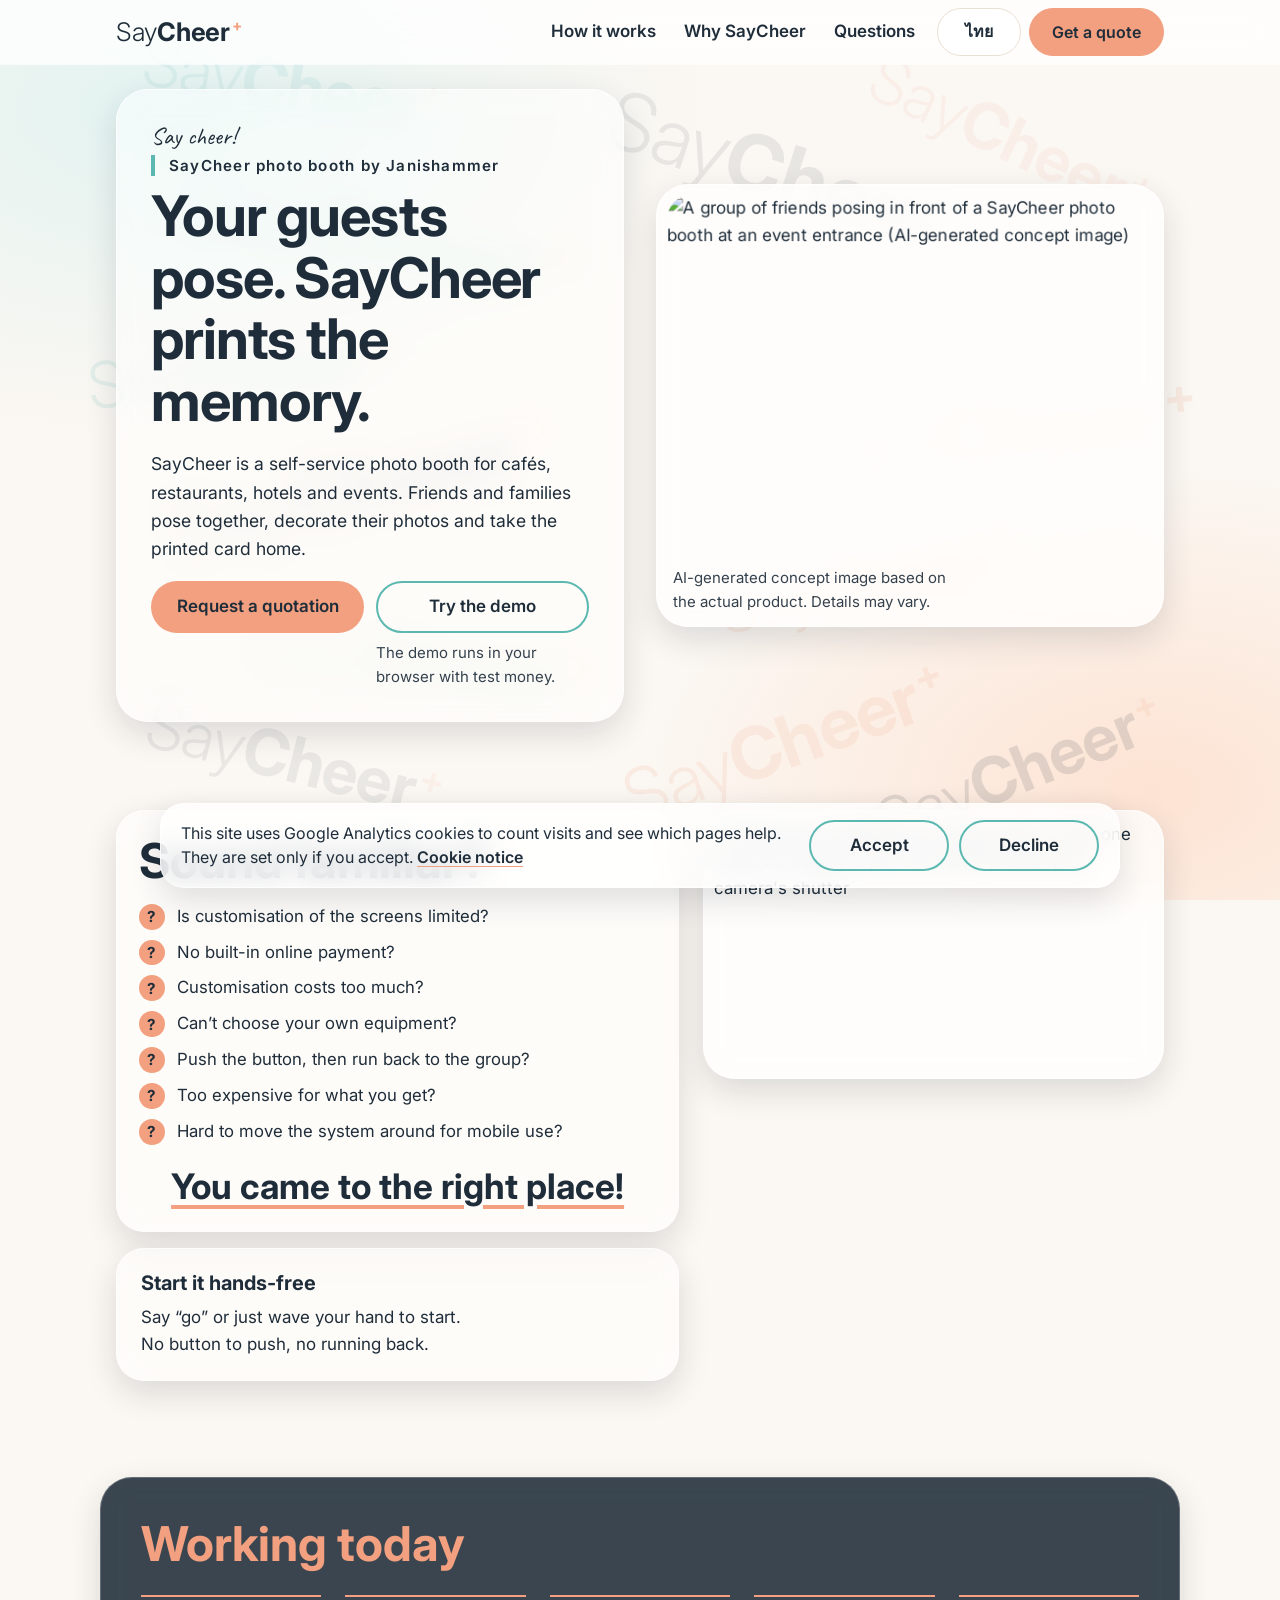
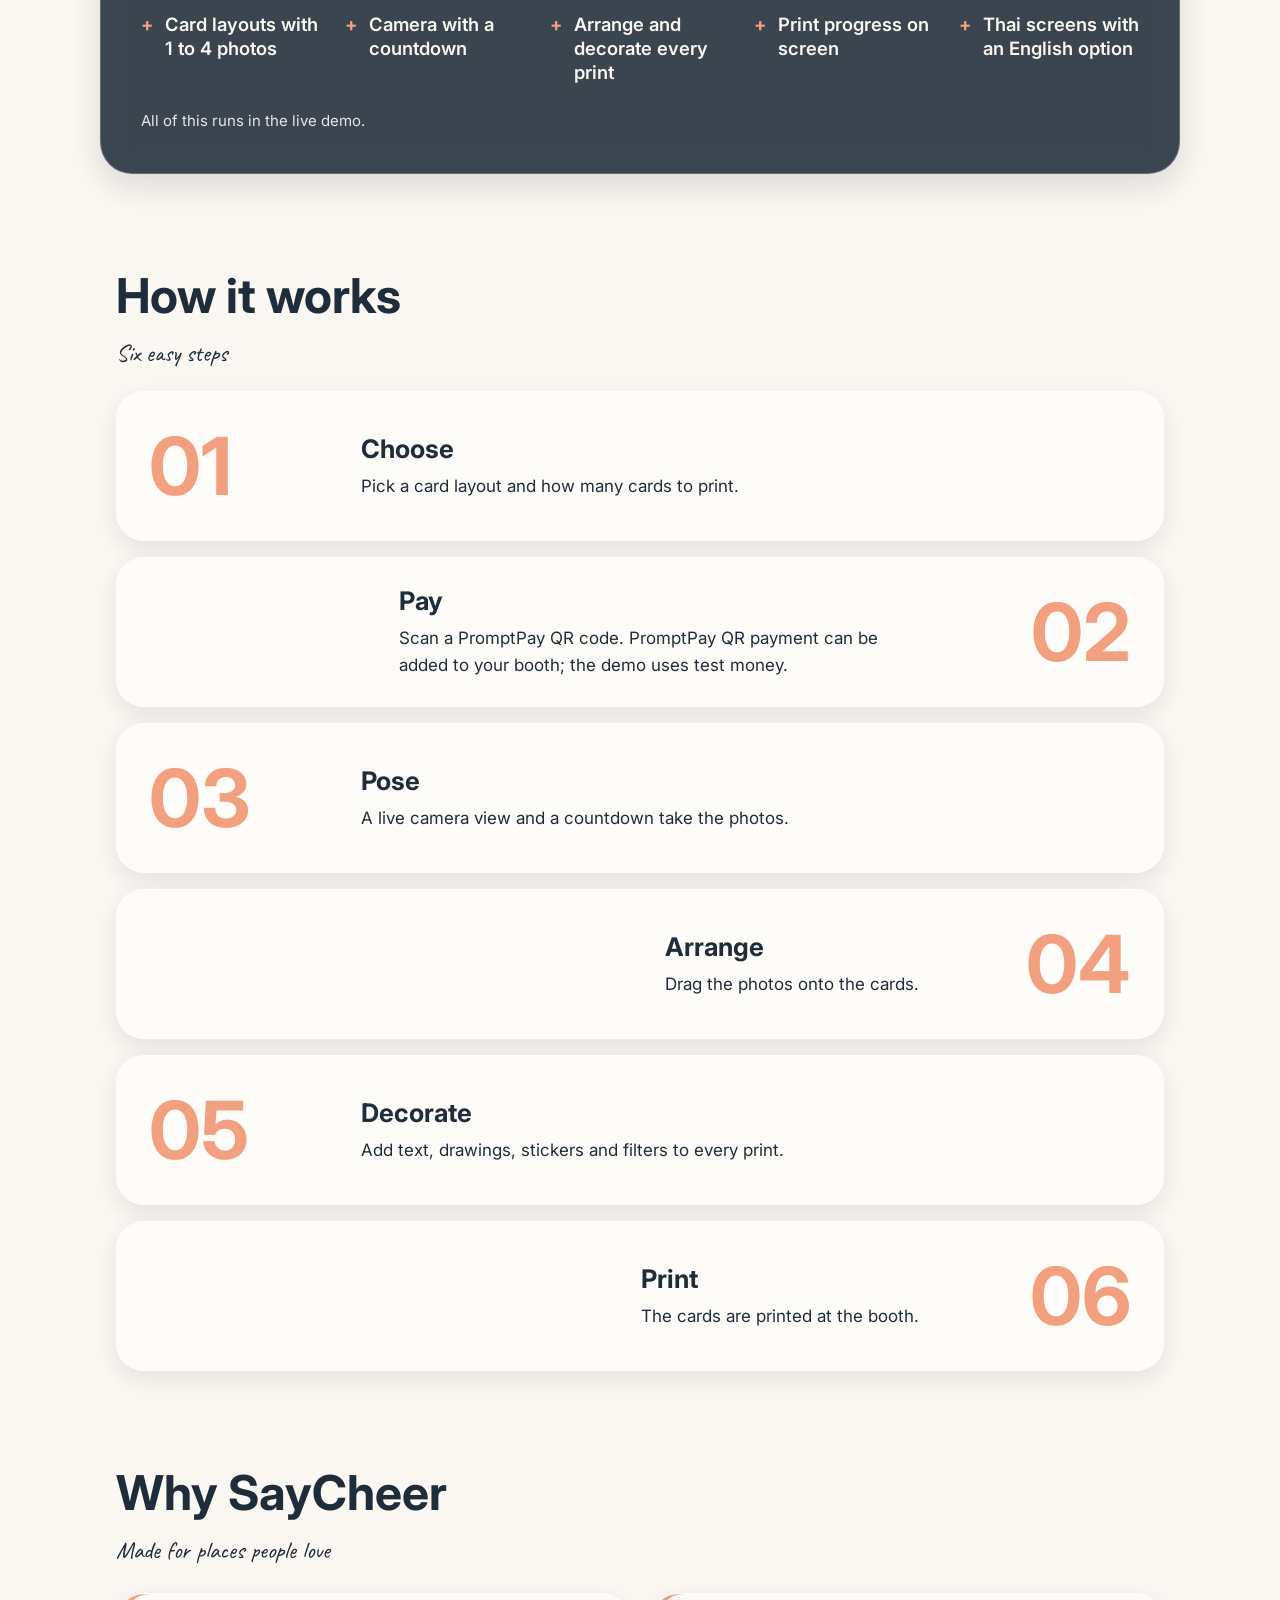
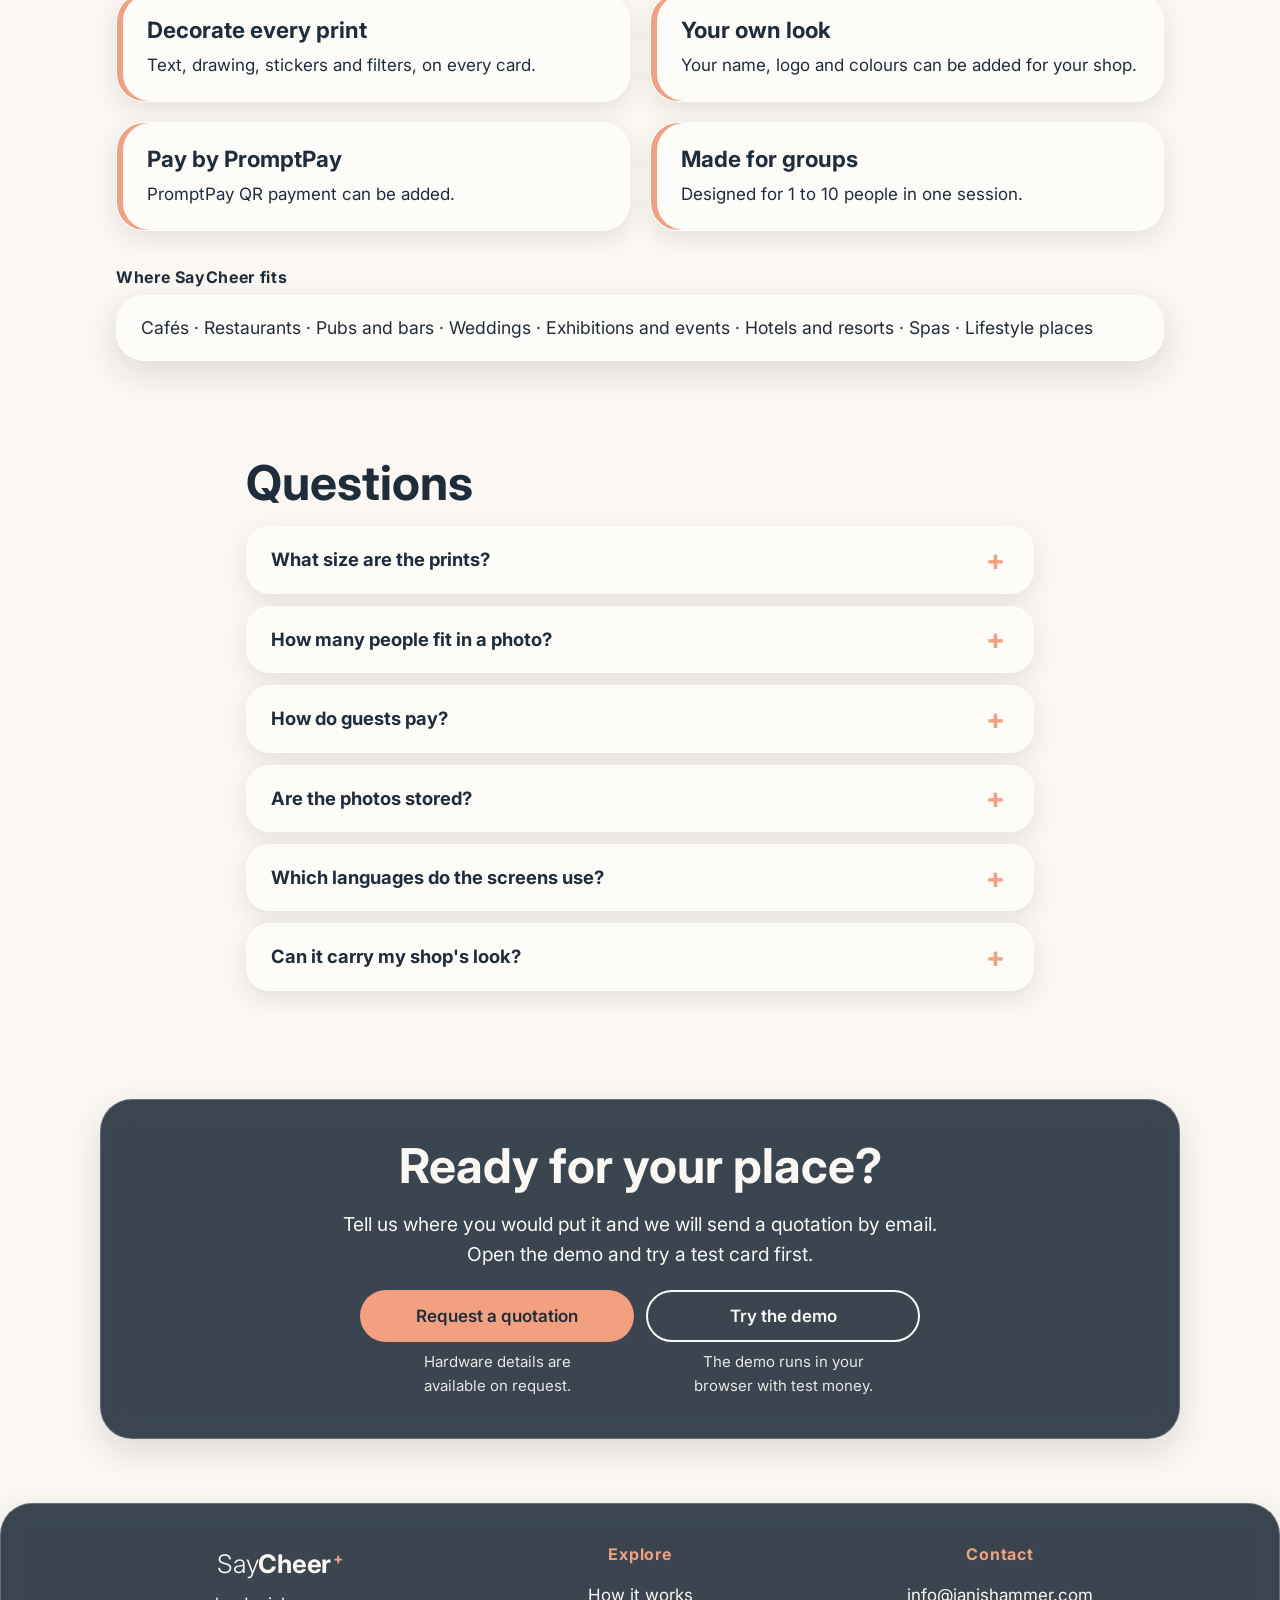
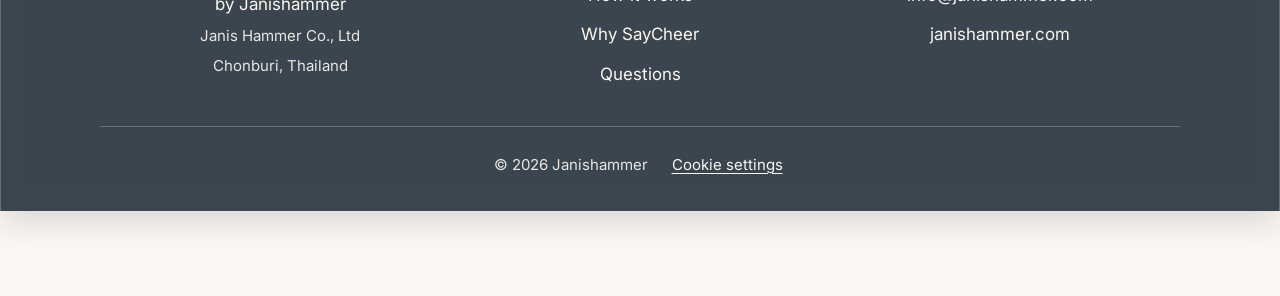
==== commit 4a7cf5b0: "Add SayCheer tab icon (favicon) links Three link lines in the head of index.html, th/index.html and " ====
--- a/index.html
+++ b/index.html
@@ -6,6 +6,9 @@
   <title>SayCheer Photo Booth by Janishammer | Custom Photo Booths</title>
   <meta name="description" content="SayCheer photo booth by Janishammer: self-service photo station for cafés, restaurants, hotels and events. Pose, decorate, print. Ask for a quotation.">
   <meta name="theme-color" content="#FBF7F2">
+  <link rel="icon" type="image/svg+xml" href="https://res.cloudinary.com/dfiomi0lb/image/upload/v1794396110/favicon_s_v1.svg">
+  <link rel="icon" type="image/png" sizes="32x32" href="https://res.cloudinary.com/dfiomi0lb/image/upload/w_32,h_32,f_png/v1794396110/favicon_s_v1.png">
+  <link rel="apple-touch-icon" href="https://res.cloudinary.com/dfiomi0lb/image/upload/w_180,h_180,f_png/v1794396110/favicon_s_v1.png">
   <link rel="canonical" href="https://saycheer.janishammer.com/">
   <link rel="alternate" hreflang="en" href="https://saycheer.janishammer.com/">
   <link rel="alternate" hreflang="th" href="https://saycheer.janishammer.com/th/">
--- a/style.css
+++ b/style.css
@@ -234,15 +234,17 @@
 }
 
 /* cookie choice bar (built by consent.js): glass like the other boxes, solid fallback through the same custom properties */
-.cookie-bar { position: fixed; left: 50%; bottom: 12px; transform: translateX(-50%); z-index: 60; width: calc(100% - 24px); max-width: 960px; display: flex; flex-direction: column; gap: 12px; padding: 16px 20px; border-radius: 24px; color: var(--ink); background: var(--box-strong, #fff); border: 1px solid var(--box-line, var(--line)); -webkit-backdrop-filter: var(--box-blur, none); backdrop-filter: var(--box-blur, none); box-shadow: var(--box-shadow, 0 12px 32px rgba(31, 45, 58, 0.25)); }
+.cookie-bar { position: fixed; left: 50%; bottom: 12px; transform: translateX(-50%); z-index: 60; width: calc(100% - 24px); max-width: 960px; display: flex; flex-direction: column; gap: 10px; padding: 12px 14px; border-radius: 22px; color: var(--ink); background: var(--box-strong, #fff); border: 1px solid var(--box-line, var(--line)); -webkit-backdrop-filter: var(--box-blur, none); backdrop-filter: var(--box-blur, none); box-shadow: var(--box-shadow, 0 12px 32px rgba(31, 45, 58, 0.25)); }
 .cookie-bar[hidden] { display: none; }
-.cookie-text { margin: 0; font-size: 1rem; line-height: 1.5; }
+.cookie-text { margin: 0; font-size: 0.9375rem; line-height: 1.4; }
 .cookie-text a { font-weight: 600; text-decoration: underline; text-decoration-color: var(--peach); text-underline-offset: 3px; }
-.cookie-btns { display: grid; grid-template-columns: minmax(0, 1fr); gap: 10px; }
-.cookie-bar .cookie-btn { min-height: 48px; width: 100%; padding: 10px 20px; font: inherit; font-weight: 600; color: var(--ink); background: transparent; cursor: pointer; }
-@media (min-width: 520px) {
-  .cookie-bar { flex-direction: row; align-items: center; gap: 20px; }
+.cookie-btns { display: grid; grid-template-columns: repeat(2, minmax(0, 1fr)); gap: 10px; }
+.cookie-bar .cookie-btn { min-height: 48px; width: 100%; padding: 8px 12px; font: inherit; font-weight: 600; color: var(--ink); background: transparent; cursor: pointer; }
+@media (min-width: 700px) {
+  .cookie-bar { flex-direction: row; align-items: center; gap: 20px; padding: 16px 20px; border-radius: 24px; }
+  .cookie-text { font-size: 1rem; line-height: 1.5; }
   .cookie-text { flex: 1 1 auto; }
+  .cookie-bar .cookie-btn { padding: 10px 20px; }
   .cookie-btns { flex: 0 0 auto; grid-template-columns: repeat(2, 140px); }
 }
 
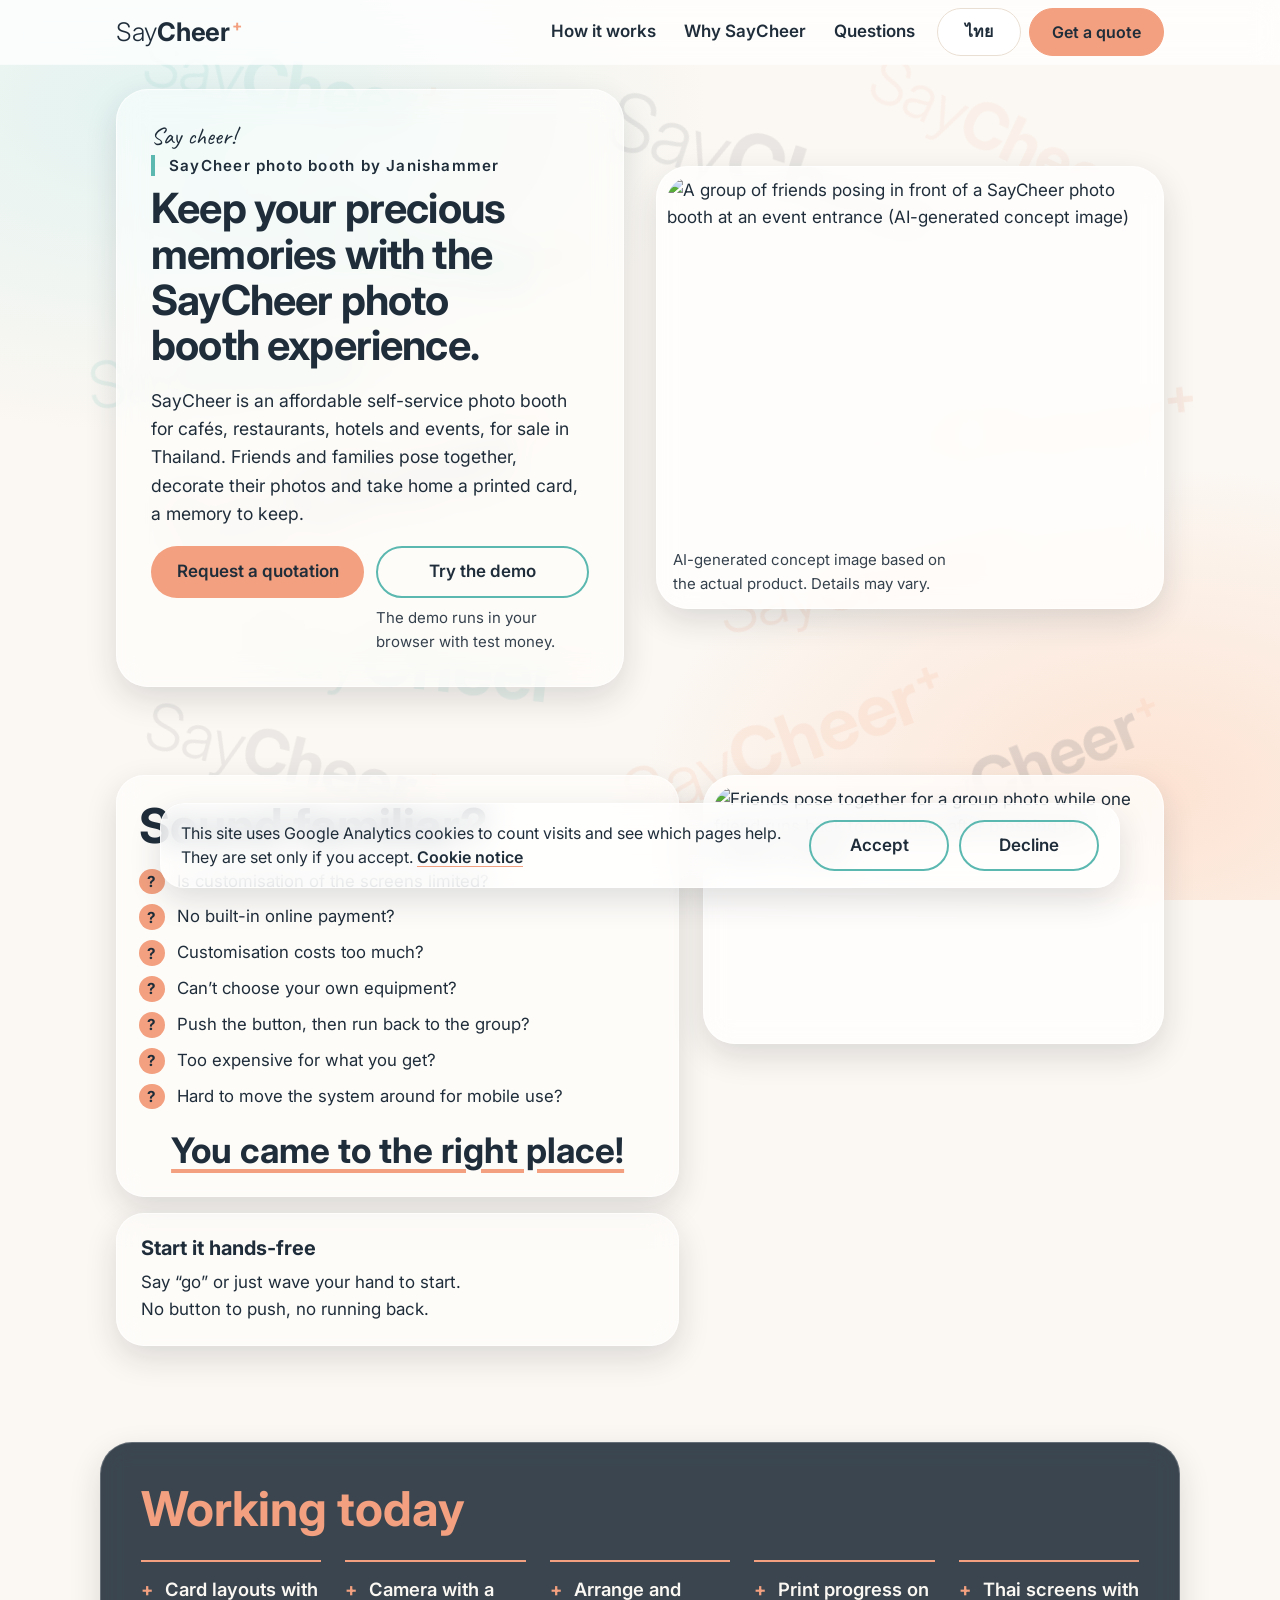
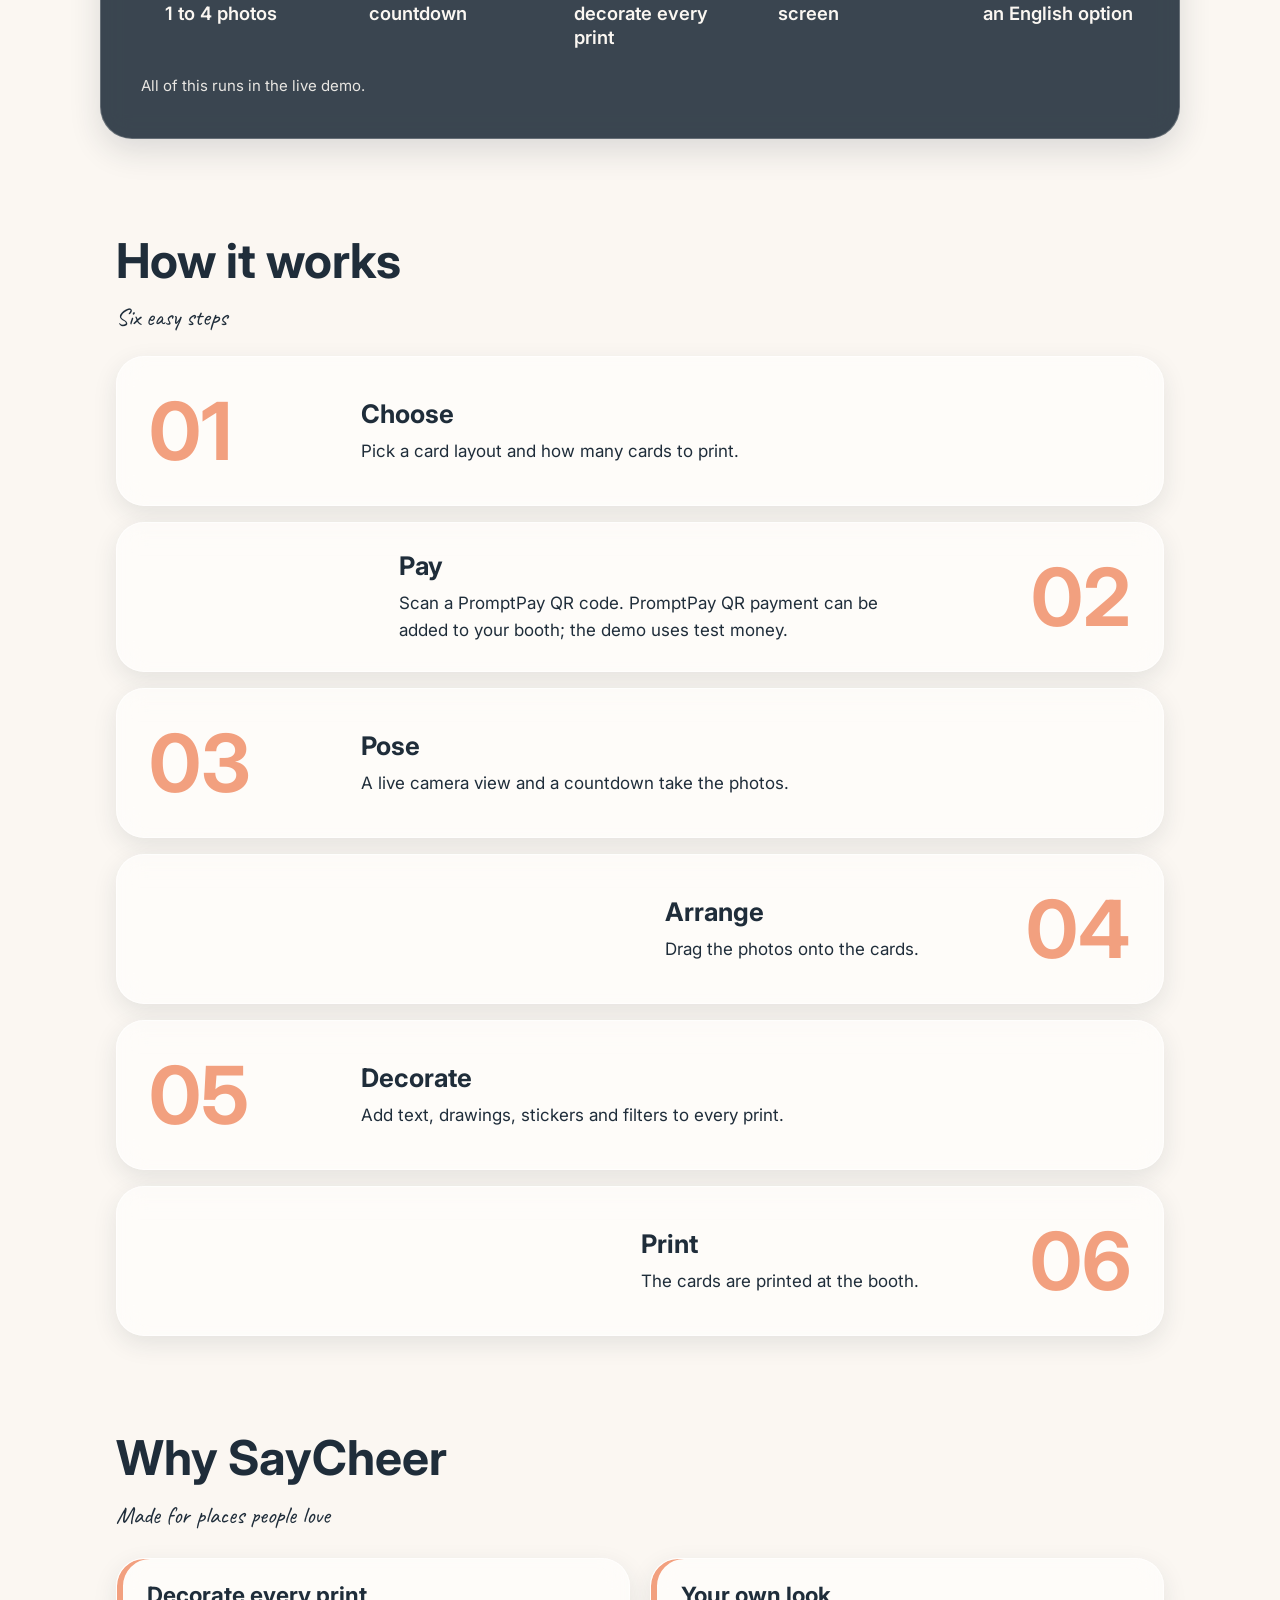
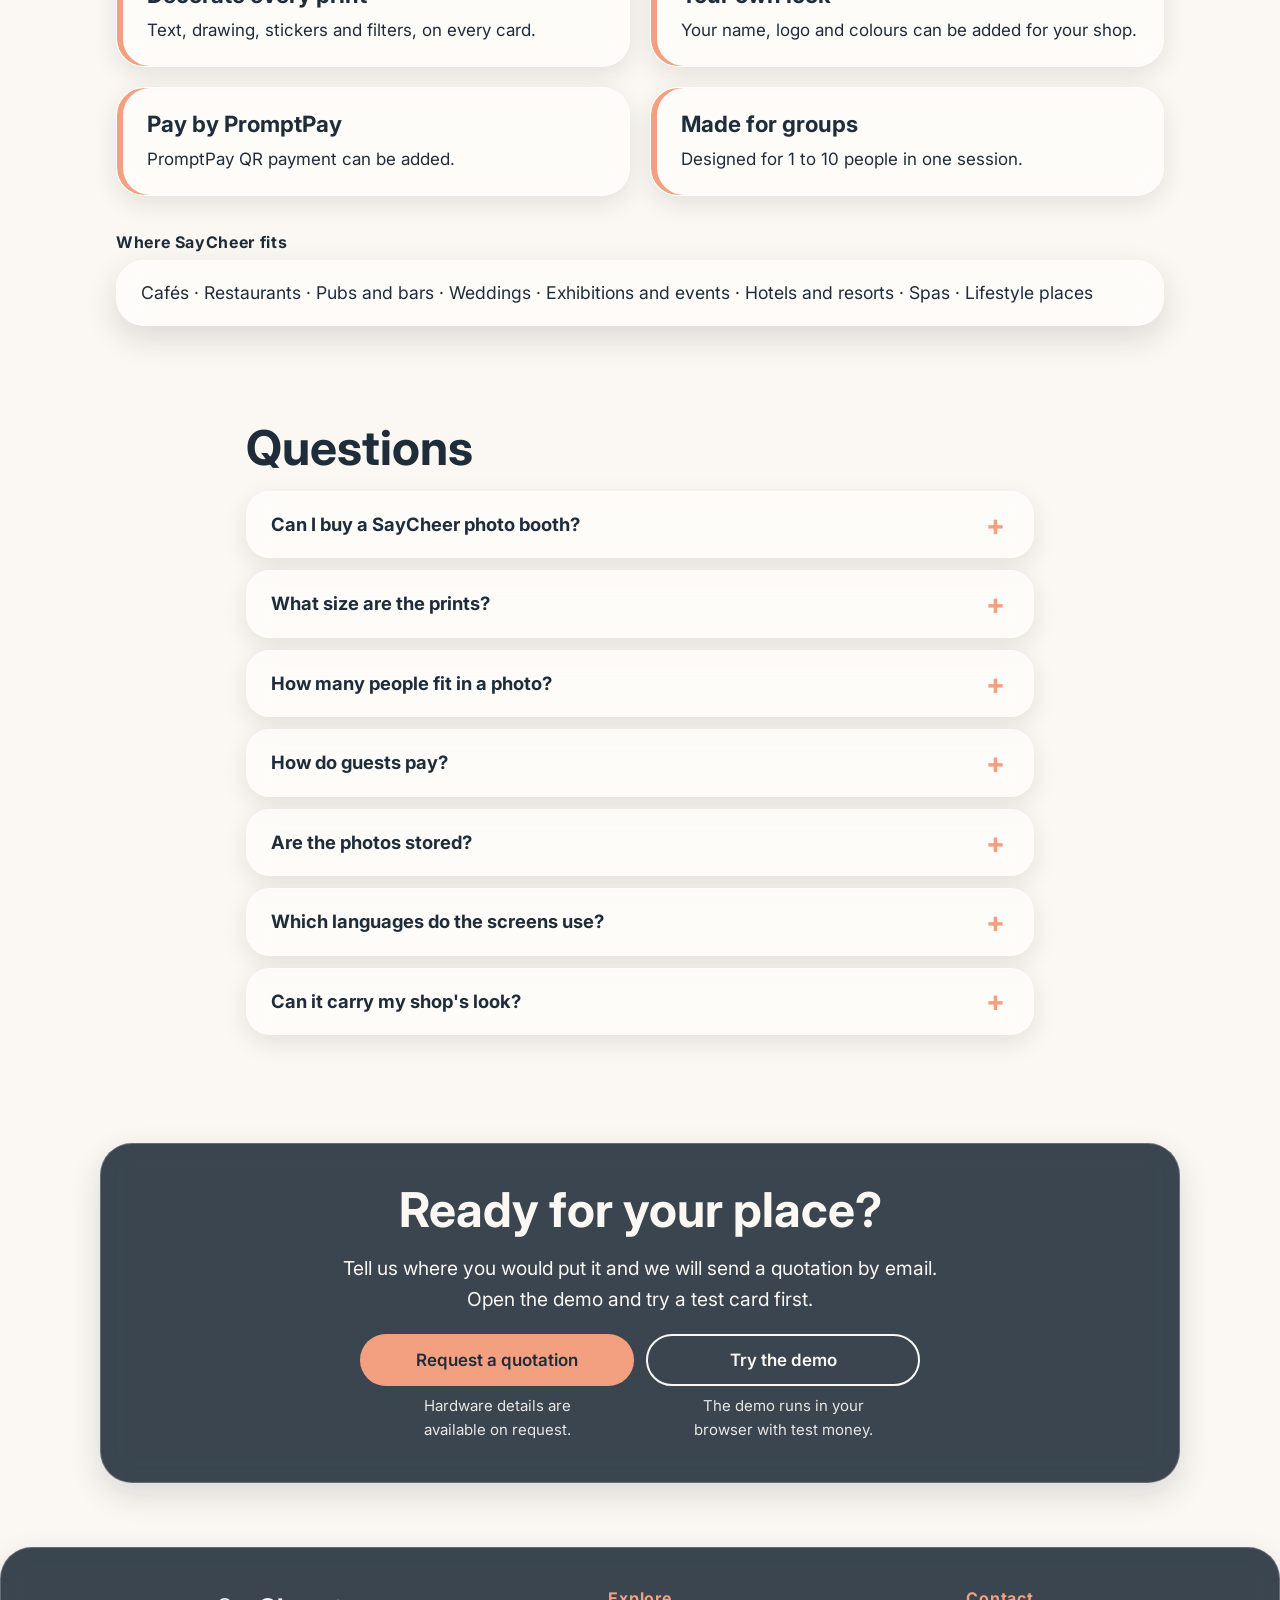
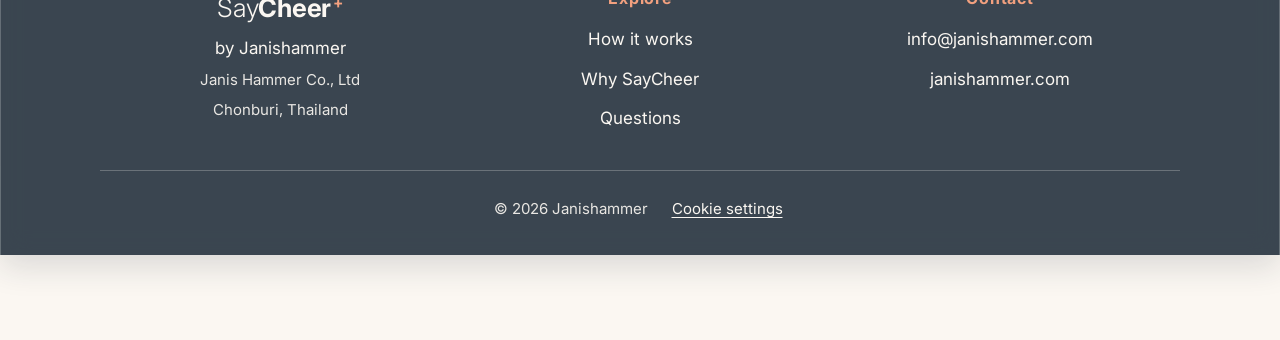
==== commit 42caf852: "SayCheer: calm drifting words, printer hero, CHEERS bubbles, new headline and search wording Co-Auth" ====
--- a/index.html
+++ b/index.html
@@ -3,8 +3,8 @@
 <head>
   <meta charset="utf-8">
   <meta name="viewport" content="width=device-width, initial-scale=1">
-  <title>SayCheer Photo Booth by Janishammer | Custom Photo Booths</title>
-  <meta name="description" content="SayCheer photo booth by Janishammer: self-service photo station for cafés, restaurants, hotels and events. Pose, decorate, print. Ask for a quotation.">
+  <title>SayCheer Photo Booth for Sale in Thailand | Janishammer</title>
+  <meta name="description" content="Affordable self-service photo booth for sale in Thailand, for cafés, restaurants, hotels and events. Guests pose, decorate and print. Ask for a quotation.">
   <meta name="theme-color" content="#FBF7F2">
   <link rel="icon" type="image/svg+xml" href="https://res.cloudinary.com/dfiomi0lb/image/upload/v1794396110/favicon_s_v1.svg">
   <link rel="icon" type="image/png" sizes="32x32" href="https://res.cloudinary.com/dfiomi0lb/image/upload/w_32,h_32,f_png/v1794396110/favicon_s_v1.png">
@@ -13,8 +13,8 @@
   <link rel="alternate" hreflang="en" href="https://saycheer.janishammer.com/">
   <link rel="alternate" hreflang="th" href="https://saycheer.janishammer.com/th/">
   <link rel="alternate" hreflang="x-default" href="https://saycheer.janishammer.com/">
-  <meta property="og:title" content="SayCheer Photo Booth by Janishammer | Custom Photo Booths">
-  <meta property="og:description" content="SayCheer photo booth by Janishammer: self-service photo station for cafés, restaurants, hotels and events. Pose, decorate, print. Ask for a quotation.">
+  <meta property="og:title" content="SayCheer Photo Booth for Sale in Thailand | Janishammer">
+  <meta property="og:description" content="Affordable self-service photo booth for sale in Thailand, for cafés, restaurants, hotels and events. Guests pose, decorate and print. Ask for a quotation.">
   <meta property="og:image" content="https://res.cloudinary.com/dfiomi0lb/image/upload/v1794246489/Business/Saycheer/website_generated/event_entrance_asean_v2.jpg">
   <meta property="og:image:alt" content="A group of friends posing in front of a SayCheer photo booth at an event entrance (AI-generated concept image)">
   <meta property="og:url" content="https://saycheer.janishammer.com/">
@@ -22,12 +22,13 @@
   <meta property="og:locale" content="en_US">
   <meta property="og:site_name" content="SayCheer by Janishammer">
   <meta name="twitter:card" content="summary_large_image">
-  <meta name="twitter:title" content="SayCheer Photo Booth by Janishammer | Custom Photo Booths">
-  <meta name="twitter:description" content="SayCheer photo booth by Janishammer: self-service photo station for cafés, restaurants, hotels and events. Pose, decorate, print. Ask for a quotation.">
+  <meta name="twitter:title" content="SayCheer Photo Booth for Sale in Thailand | Janishammer">
+  <meta name="twitter:description" content="Affordable self-service photo booth for sale in Thailand, for cafés, restaurants, hotels and events. Guests pose, decorate and print. Ask for a quotation.">
   <meta name="twitter:image" content="https://res.cloudinary.com/dfiomi0lb/image/upload/v1794246489/Business/Saycheer/website_generated/event_entrance_asean_v2.jpg">
   <link rel="preconnect" href="https://fonts.googleapis.com">
   <link rel="preconnect" href="https://fonts.gstatic.com" crossorigin>
   <link href="https://fonts.googleapis.com/css2?family=Caveat&amp;family=Inter:wght@300;400;600;700&amp;family=Mali:wght@500&amp;family=Noto+Sans+Thai:wght@400;600&amp;display=swap" rel="stylesheet">
+  <script>try{var d=document.documentElement;if(!(window.matchMedia&&window.matchMedia('(prefers-reduced-motion: reduce)').matches)&&!window.sessionStorage.getItem('sc_hero_v1')&&!/Googlebot|bingbot|Lighthouse/i.test(navigator.userAgent)){d.className+=' hp';}}catch(e){}</script>
   <link rel="stylesheet" href="/style.css">
   <script type="application/ld+json">
 {
@@ -36,7 +37,7 @@
   "@id": "https://saycheer.janishammer.com/#business",
   "name": "SayCheer by Janishammer",
   "url": "https://saycheer.janishammer.com/",
-  "description": "SayCheer photo booth by Janishammer: self-service photo station for cafés, restaurants, hotels and events. Pose, decorate, print. Ask for a quotation.",
+  "description": "Affordable self-service photo booth for sale in Thailand, for cafés, restaurants, hotels and events. Guests pose, decorate and print. Ask for a quotation.",
   "image": "https://res.cloudinary.com/dfiomi0lb/image/upload/v1794246489/Business/Saycheer/website_generated/event_entrance_asean_v2.jpg",
   "address": {
     "@type": "PostalAddress",
@@ -79,9 +80,9 @@
         <div class="hero-panel">
         <div class="hero-head">
           <p class="hand hand-en">Say cheer!</p>
-          <h1><span class="h1-brand">SayCheer photo booth by Janishammer</span><span class="h1-line">Your guests pose. SayCheer prints the memory.</span></h1>
-        </div>
-        <p class="hero-text">SayCheer is a self-service photo booth for cafés, restaurants, hotels and events. Friends and families pose together, decorate their photos and take the printed card home.</p>
+          <h1><span class="h1-brand">SayCheer photo booth by Janishammer</span><span class="h1-line">Keep your precious memories with the SayCheer photo booth experience.</span></h1>
+        </div>
+        <p class="hero-text">SayCheer is an affordable self-service photo booth for cafés, restaurants, hotels and events, for sale in Thailand. Friends and families pose together, decorate their photos and take home a printed card, a memory to keep.</p>
         <div class="hero-cta">
           <div class="btns">
             <div class="btn-col"><a class="btn btn-primary" href="mailto:info@janishammer.com?subject=SayCheer%20quotation%20request&amp;body=Place%20or%20event%20type%3A%0D%0ACity%3A%0D%0ADate%20%28if%20an%20event%29%3A%0D%0AMy%20name%20and%20phone%20or%20email%3A">Request a quotation</a></div>
@@ -182,6 +183,7 @@
     <section class="faq" id="faq">
       <div class="wrap">
         <h2>Questions</h2>
+        <details class="qa"><summary>Can I buy a SayCheer photo booth?</summary><p>Yes. SayCheer photo booths are for sale in Thailand. Tell us where you would put it and we will send a quotation by email.</p></details>
         <details class="qa"><summary>What size are the prints?</summary><p>The card is designed as a 6 x 4 inch postcard for every layout.</p></details>
         <details class="qa"><summary>How many people fit in a photo?</summary><p>SayCheer is designed for groups of 1 to 10 people.</p></details>
         <details class="qa"><summary>How do guests pay?</summary><p>By scanning a PromptPay QR code. This can be added to your booth; the demo uses test money.</p></details>
@@ -224,5 +226,6 @@
     <div class="wrap foot-bottom"><p class="small">© 2026 Janishammer</p><button type="button" class="cookie-open">Cookie settings</button></div>
   </footer>
   <script src="/consent.js" defer></script>
+  <script src="/fx.js" defer></script>
 </body>
 </html>
--- a/style.css
+++ b/style.css
@@ -1,5 +1,6 @@
-/* SayCheer site — single shared stylesheet (look v3, CC_SESSION_saycheer_design_v3).
-   Tokens per docs/WEB_DESIGN_PATTERNS.md sections 7 and 8. No other colours except white and the 1px border #EADFD3.
+/* SayCheer site — single shared stylesheet (look v3, CC_SESSION_saycheer_design_v3; motion CC_SESSION_saycheer_motion_seo_v1).
+   Tokens per docs/WEB_DESIGN_PATTERNS.md sections 7 and 8. No other colours except white and the 1px border #EADFD3,
+   and the six --cheer-n rainbow tokens used only by the CHEERS bubbles (owner approved "full rainbow" 2026-11-12).
    Boxes are solid by default (fallback); the frosted-glass look is switched on in the @supports block below
    and switched off again for prefers-reduced-transparency. */
 :root {
@@ -10,6 +11,12 @@
   --peach-soft: #FDE3D3;
   --teal-soft: #E3F3F1;
   --line: #EADFD3;
+  --cheer-1: #FF5A5F;
+  --cheer-2: #FFB400;
+  --cheer-3: #2EC4B6;
+  --cheer-4: #3A86FF;
+  --cheer-5: #8338EC;
+  --cheer-6: #FF5CA8;
 }
 * { box-sizing: border-box; }
 html { -webkit-text-size-adjust: 100%; scroll-behavior: smooth; }
@@ -53,6 +60,27 @@
 .s10 { --x: 79.7%; --y: 85.4%; --r: -22deg; --s: 4rem; --sm: 1.4rem; --c: var(--ink); --o: 0.12; }
 .s11 { --x: 79.0%; --y: 15.3%; --r: 25deg; --s: 4rem; --sm: 1.3rem; --c: var(--peach); --o: 0.08; }
 .s12 { --x: 18.7%; --y: 41.4%; --r: -5deg; --s: 4rem; --sm: 1.3rem; --c: var(--teal); --o: 0.13; }
+
+/* calm drifting + heartbeat of the background words (time based, not scroll based): the individual properties translate and scale,
+   so the existing transform (centre + tilt) stays as it is. dx/dy = drift distance, d = drift seconds, dl = drift delay, b = beat seconds, bl = beat delay */
+.s1 { --dx: 6vw; --dy: -5vh; --d: 46s; --dl: -8s; --b: 6.5s; --bl: -1s; }
+.s2 { --dx: -5vw; --dy: 6vh; --d: 52s; --dl: -20s; --b: 7s; --bl: -3s; }
+.s3 { --dx: -6vw; --dy: 5vh; --d: 58s; --dl: -31s; --b: 6s; --bl: -2s; }
+.s4 { --dx: 5vw; --dy: 7vh; --d: 44s; --dl: -12s; --b: 7.5s; --bl: -5s; }
+.s5 { --dx: -7vw; --dy: -6vh; --d: 62s; --dl: -40s; --b: 6.8s; --bl: -4s; }
+.s6 { --dx: 6vw; --dy: 6vh; --d: 49s; --dl: -5s; --b: 7.2s; --bl: -6s; }
+.s7 { --dx: 5vw; --dy: -7vh; --d: 55s; --dl: -27s; --b: 6.2s; --bl: -2.5s; }
+.s8 { --dx: -5vw; --dy: -5vh; --d: 47s; --dl: -16s; --b: 7.8s; --bl: -7s; }
+.s9 { --dx: 7vw; --dy: 5vh; --d: 60s; --dl: -35s; --b: 6.6s; --bl: -1.5s; }
+.s10 { --dx: -6vw; --dy: -6vh; --d: 51s; --dl: -9s; --b: 7.4s; --bl: -5.5s; }
+.s11 { --dx: -5vw; --dy: 7vh; --d: 57s; --dl: -23s; --b: 6.9s; --bl: -3.5s; }
+.s12 { --dx: 6vw; --dy: 6vh; --d: 53s; --dl: -44s; --b: 7.1s; --bl: -6.5s; }
+.sp { animation: drift var(--d) ease-in-out infinite alternate, beat var(--b) ease-in-out infinite; animation-delay: var(--dl), var(--bl); will-change: translate, scale; }
+@keyframes drift { from { translate: 0 0; } to { translate: var(--dx) var(--dy); } }
+/* two beats then a rest */
+@keyframes beat { 0% { scale: 1; } 12% { scale: 1.12; } 24% { scale: 1; } 36% { scale: 1.08; } 52%, 100% { scale: 1; } }
+/* class set by fx.js when a weak phone cannot keep up: the words stand still */
+html.bg-still .sp { animation: none; will-change: auto; }
 
 /* boxes: solid fallback here; glass values come from the custom properties set in the @supports block */
 .bar { position: sticky; top: 0; z-index: 50; background: var(--bar-bg, var(--cream)); border-bottom: 1px solid var(--box-line, var(--line)); }
@@ -100,11 +128,11 @@
 .hero h1 { margin: 0; }
 .hero-head .hand { margin-bottom: 4px; }
 .h1-brand { display: block; font-size: 0.95rem; font-weight: 600; letter-spacing: 0.08em; line-height: 1.4; margin-bottom: 10px; padding-left: 14px; border-left: 4px solid var(--teal); }
-.h1-line { display: block; font-size: 2.6rem; font-weight: 700; line-height: 1.1; letter-spacing: -0.02em; text-wrap: balance; }
+.h1-line { display: block; font-size: clamp(1.9rem, 8vw, 2.5rem); font-weight: 700; line-height: 1.1; letter-spacing: -0.02em; text-wrap: balance; }
 .nw { white-space: nowrap; }
-@media (max-width: 899px) { html[lang="th"] .h1-line { font-size: min(2.6rem, 10.5vw); } }
+@media (max-width: 899px) { html[lang="th"] .h1-line { font-size: min(2.4rem, 7.2vw); } }
 html[lang="th"] .h1-line { line-height: 1.25; letter-spacing: 0; }
-.hero-pic { margin: 0 auto; padding: 10px; border-radius: 32px; width: 100%; max-width: 720px; overflow: hidden; }
+.hero-pic { position: relative; margin: 0 auto; padding: 10px; border-radius: 32px; width: 100%; max-width: 720px; overflow: hidden; }
 .hero-pic img { max-width: 100%; height: auto; display: block; border-radius: 24px; transform-origin: center; will-change: transform; animation: heartbeat 3.8s ease-in-out infinite; }
 /* heartbeat: two soft beats then a rest; on the picture, not on the glass frame (the blur is not recomputed each frame) */
 @keyframes heartbeat {
@@ -217,8 +245,8 @@
 @media (min-width: 900px) {
   .hero-grid { grid-template-columns: repeat(2, minmax(0, 1fr)); gap: 32px; }
   .hero-panel { padding: 32px 34px; border-radius: 32px; }
-  .h1-line { font-size: clamp(2.9rem, 4.4vw, 3.5rem); }
-  html[lang="th"] .h1-line { font-size: clamp(3.2rem, 4.2vw, 3.6rem); }
+  .h1-line { font-size: clamp(2.2rem, 3.4vw, 2.6rem); }
+  html[lang="th"] .h1-line { font-size: clamp(2.2rem, 3vw, 2.5rem); }
 }
 @media (min-width: 1000px) {
   .work { grid-template-columns: repeat(5, minmax(0, 1fr)); gap: 24px; }
@@ -271,8 +299,39 @@
   :root { --box-light: initial; --box-strong: initial; --box-dark: initial; --box-line: initial; --box-line-dark: initial; --box-shadow: initial; --box-blur: initial; --bar-bg: initial; }
   .qa, .reason, .row { --box-shadow: initial; }
 }
+/* hero printer sequence (fx.js). The picture is never hidden: class hp on <html> (set by a tiny head script) puts an opaque cream cover
+   over it, the stage with the printer sits on the cover, and the cover is removed at the end. Pure-CSS failsafe: after 12 s the cover fades
+   away by itself, so a failed script never leaves the picture covered. The heartbeat is paused while covered (it would peek past the cover). */
+.hp .hero-pic::before { content: ""; position: absolute; inset: 10px 10px auto 10px; aspect-ratio: 1200 / 896; z-index: 2; border-radius: 24px; background: var(--cream); animation: hp-fail 0.01s linear 12s forwards; }
+@keyframes hp-fail { to { opacity: 0; visibility: hidden; } }
+.hp .hero-pic img { animation: none; }
+.hp-stage { position: absolute; inset: 10px 10px auto 10px; aspect-ratio: 1200 / 896; z-index: 3; overflow: hidden; border-radius: 24px; pointer-events: none; container-type: inline-size; }
+.hp-printer { position: absolute; left: 25%; top: 3%; width: 50%; opacity: 0; }
+.hp-printer svg { display: block; width: 100%; height: auto; }
+.hp-num { position: absolute; left: 50%; top: 80%; width: 22%; aspect-ratio: 1 / 1; display: flex; align-items: center; justify-content: center; border-radius: 50%; background: var(--peach); color: var(--ink); border: 5px solid var(--ink); box-shadow: 0 6px 0 var(--ink); font-weight: 700; font-size: 2.4rem; font-size: 12cqw; line-height: 1; opacity: 0; transform: translate(-50%, -50%); }
+.hp-flash { position: absolute; inset: 0; background: #fff; opacity: 0; }
+.hp-card { position: absolute; left: 25%; top: 47%; width: 50%; height: 50%; overflow: hidden; border-radius: 6px; }
+.hp-card img { position: absolute; inset: 0; width: 100%; height: 100%; object-fit: cover; display: block; transform: translateY(-100%); }
+.hp-skip { position: absolute; top: 18px; right: 18px; z-index: 4; min-height: 44px; min-width: 64px; padding: 0 18px; border: 1px solid var(--line); border-radius: 999px; background: #fff; color: var(--ink); font: inherit; font-size: 0.9375rem; font-weight: 600; cursor: pointer; }
+
+/* CHEERS soap bubbles (fx.js): a fixed, click-through layer under the sticky bar (50) and the cookie bar (60) */
+.fx-layer { position: fixed; inset: 0; z-index: 40; overflow: hidden; pointer-events: none; }
+.fx-spot { position: absolute; width: 0; height: 0; transform-origin: 0 0; }
+.fx-dot { position: absolute; width: 0; height: 0; }
+.fx-c1 { --c: var(--cheer-1); }
+.fx-c2 { --c: var(--cheer-2); }
+.fx-c3 { --c: var(--cheer-3); }
+.fx-c4 { --c: var(--cheer-4); }
+.fx-c5 { --c: var(--cheer-5); }
+.fx-c6 { --c: var(--cheer-6); }
+.fx-bubble { position: absolute; left: -26px; top: -26px; width: 52px; height: 52px; border-radius: 50%; border: 2px solid rgba(255, 255, 255, 0.95); background: rgba(255, 255, 255, 0.4); background: radial-gradient(circle at 30% 28%, rgba(255, 255, 255, 0.95) 0 10%, color-mix(in srgb, var(--c) 33%, transparent) 40%, color-mix(in srgb, var(--c) 20%, transparent) 100%); box-shadow: 0 0 0 1px var(--c); }
+.fx-letter { position: absolute; left: 0; top: 0; transform: translate(-50%, -50%); color: var(--c); font-family: "Inter", sans-serif; font-size: 1.9rem; font-weight: 700; line-height: 1; }
+.fx-drop { position: absolute; left: -3px; top: -3px; width: 6px; height: 6px; border-radius: 50%; background: var(--c); }
+.fx-count { position: absolute; left: -38px; top: -38px; width: 76px; height: 76px; display: flex; align-items: center; justify-content: center; border-radius: 50%; background: var(--peach); color: var(--ink); border: 4px solid var(--ink); box-shadow: 0 5px 0 var(--ink); font-family: "Inter", sans-serif; font-size: 2.4rem; font-weight: 700; line-height: 1; opacity: 0; }
 @media (prefers-reduced-motion: reduce) {
   html { scroll-behavior: auto; }
+  .sp { animation: none; will-change: auto; }
+  .hp .hero-pic::before, .hp-stage, .hp-skip, .fx-layer { display: none; }
   .hero-pic img { animation: none; will-change: auto; }
   .btn { transition: none; }
   .btn:hover { transform: none; }
